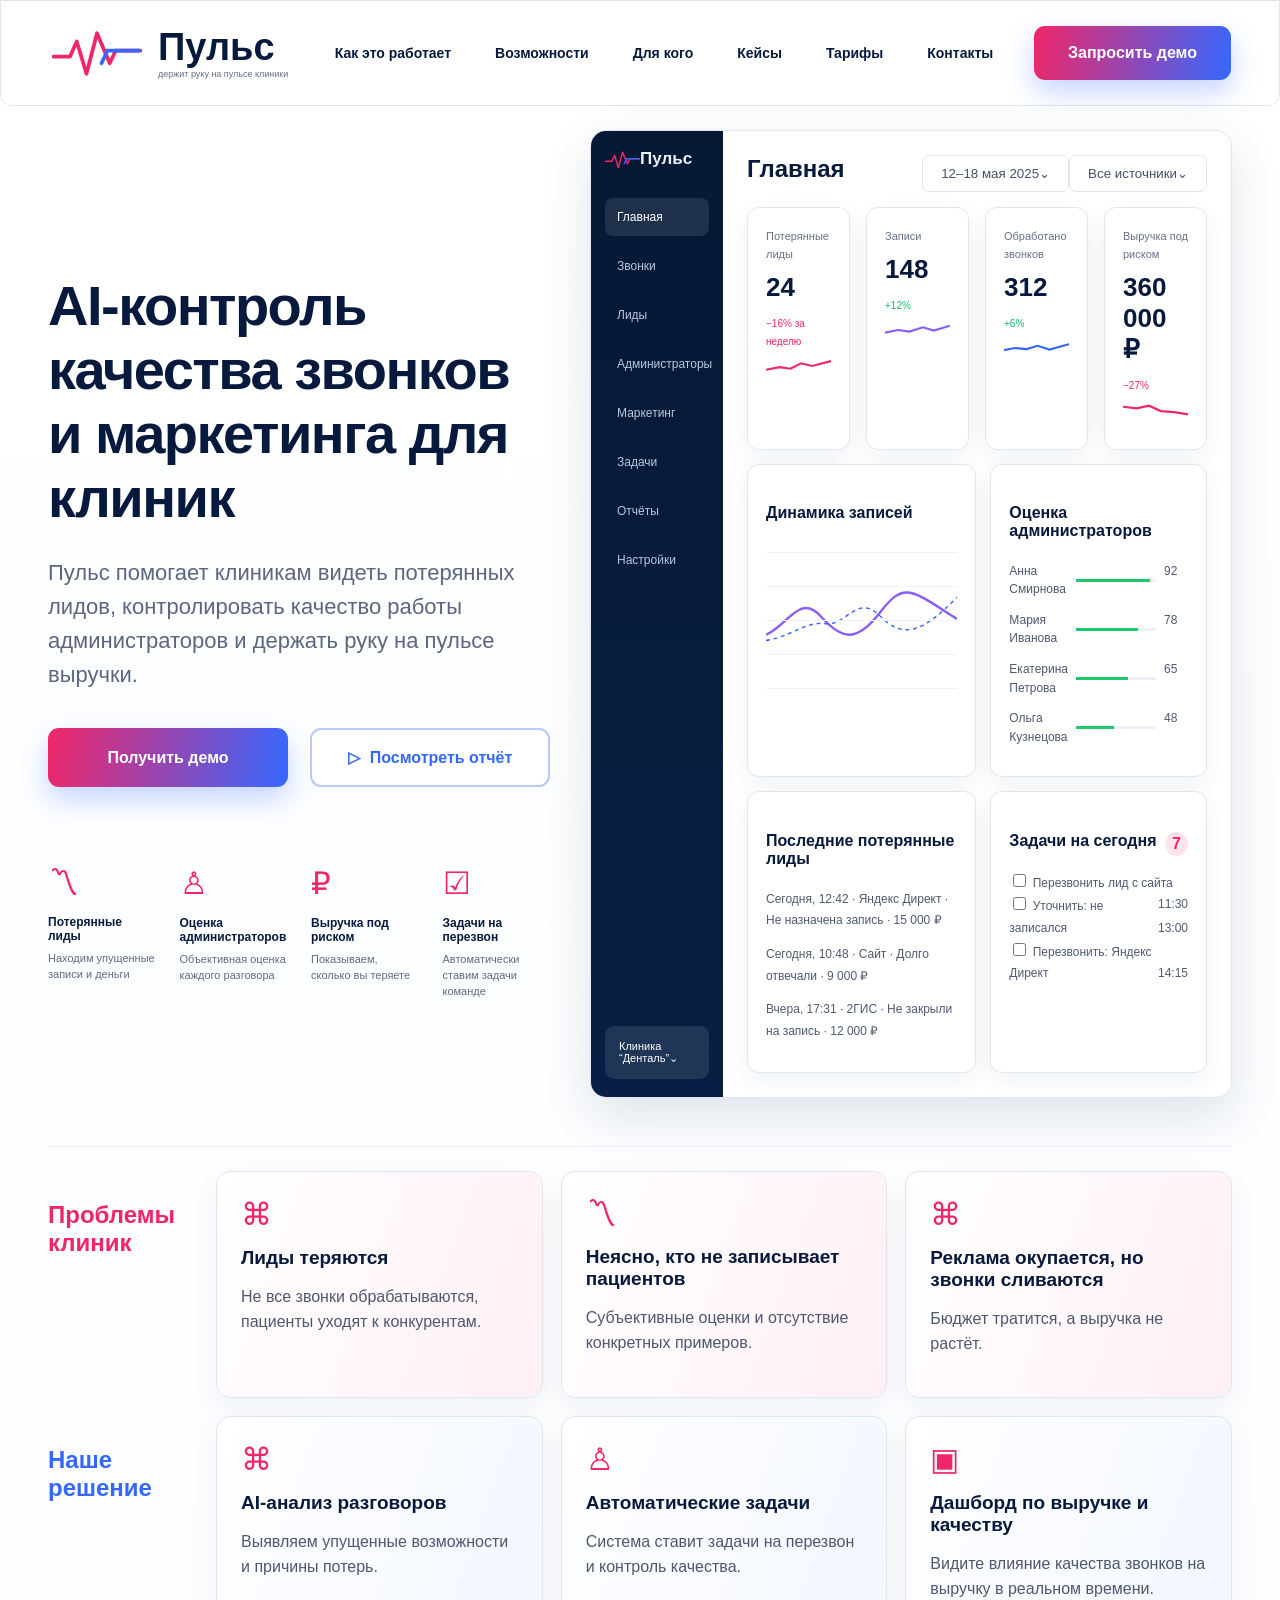
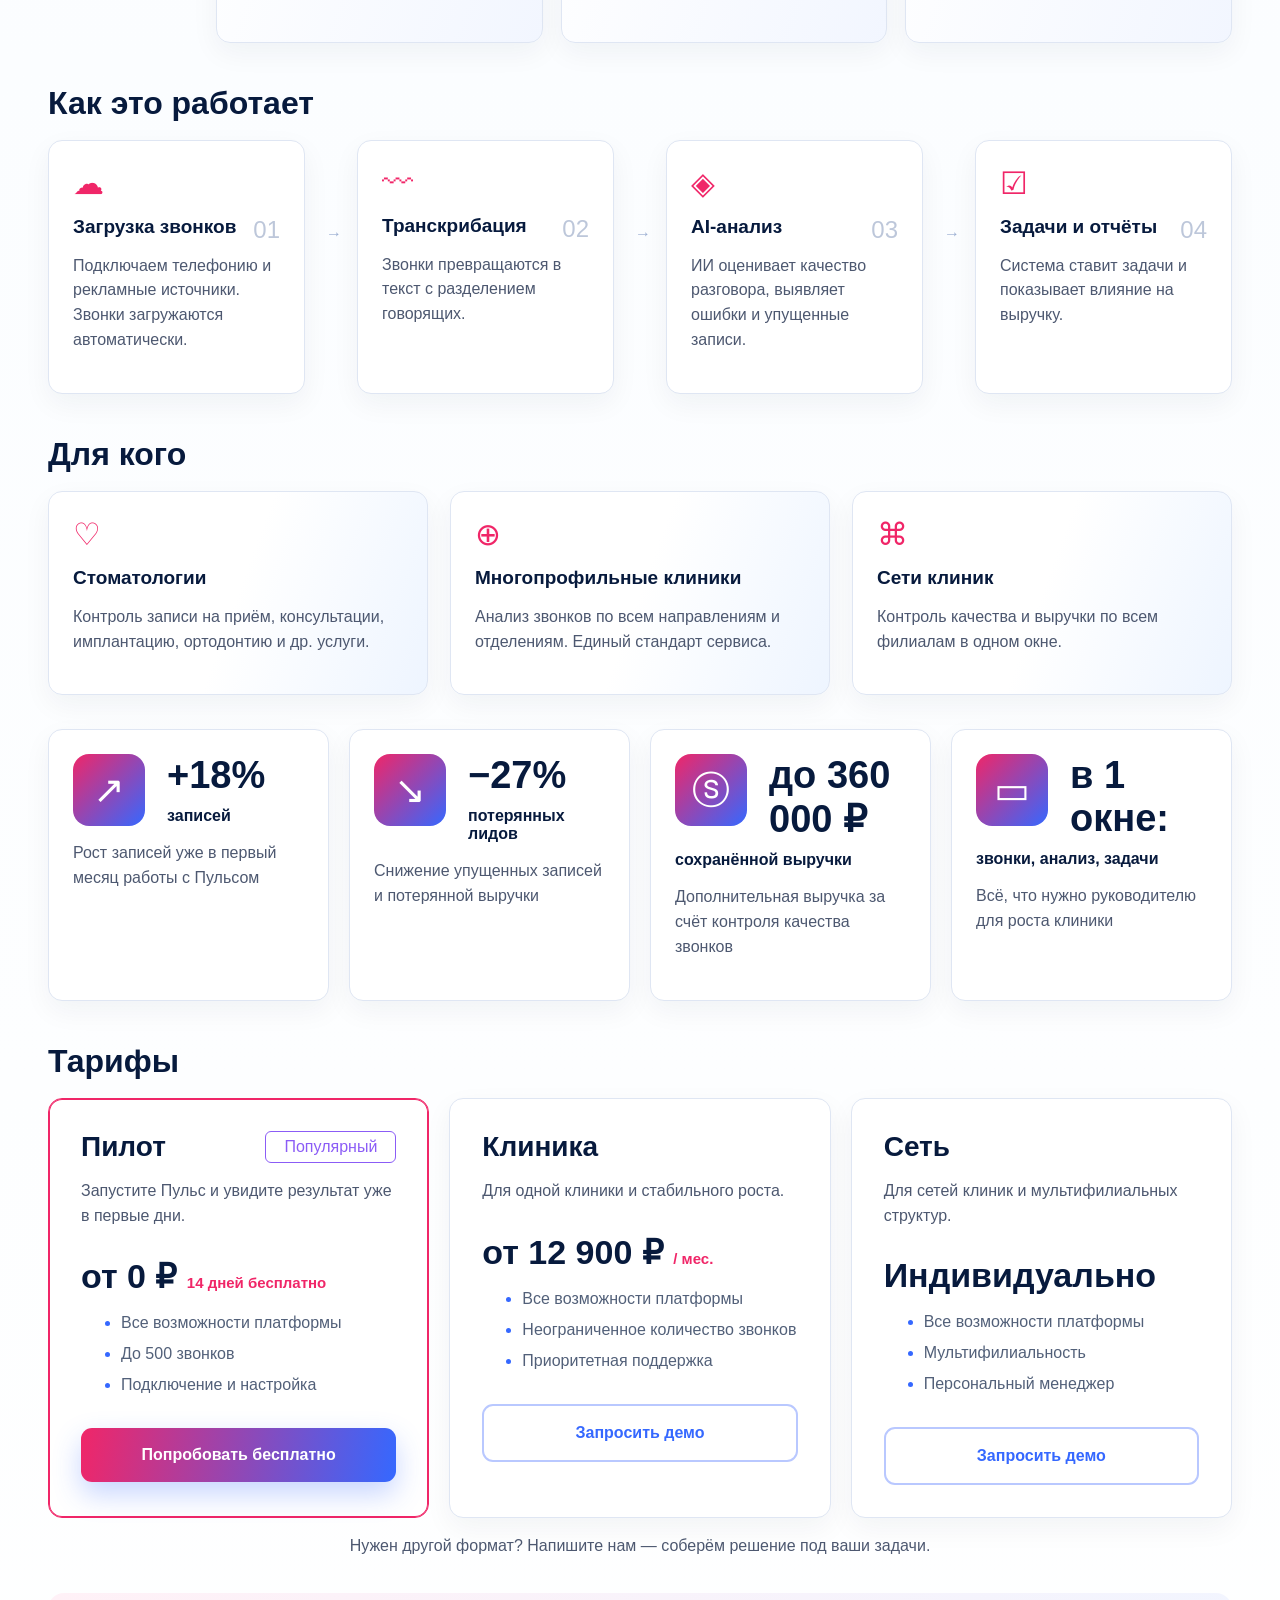
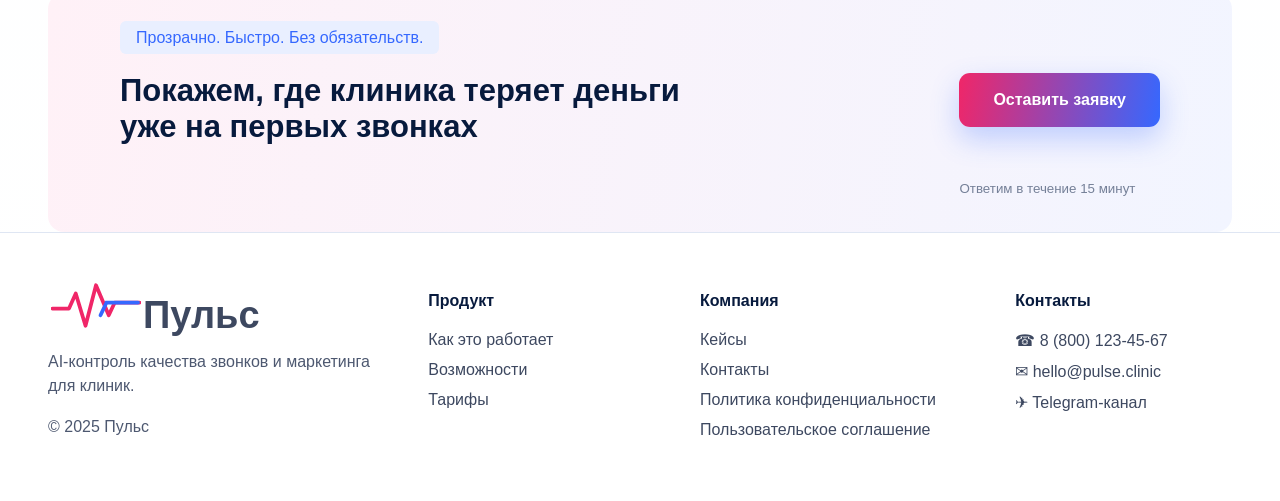
==== index.html @ 9fd6d993 "Build responsive Pulse landing page" ====
<!doctype html>
<html lang="ru">
<head>
  <meta charset="utf-8">
  <meta name="viewport" content="width=device-width, initial-scale=1">
  <title>Пульс — AI-контроль качества звонков для клиник</title>
  <meta name="description" content="AI-контроль качества звонков и маркетинга для клиник: потерянные лиды, задачи, отчёты и выручка в одном окне.">
  <link rel="stylesheet" href="styles.css">
</head>
<body>
<header class="site-header">
  <div class="container header-inner">
    <a class="logo" href="#top" aria-label="Пульс"><span class="pulse-line"></span><span><b>Пульс</b><small>держит руку на пульсе клиники</small></span></a>
    <nav class="nav" id="nav">
      <a href="#work">Как это работает</a><a href="#features">Возможности</a><a href="#audience">Для кого</a><a href="#cases">Кейсы</a><a href="#pricing">Тарифы</a><a href="#contacts">Контакты</a>
    </nav>
    <button class="btn btn-primary js-open-modal">Запросить демо</button>
    <button class="burger" id="burger" aria-label="Открыть меню"><span></span><span></span><span></span></button>
  </div>
</header>
<main id="top">
<section class="hero">
  <div class="container hero-grid">
    <div class="hero-copy">
      <h1>AI-контроль качества звонков и маркетинга для клиник</h1>
      <p class="lead">Пульс помогает клиникам видеть потерянных лидов, контролировать качество работы администраторов и держать руку на пульсе выручки.</p>
      <div class="hero-actions"><button class="btn btn-primary js-open-modal">Получить демо</button><a class="btn btn-ghost" href="#dashboard"><span>▷</span> Посмотреть отчёт</a></div>
      <div class="mini-features">
        <div><i>〽</i><b>Потерянные лиды</b><span>Находим упущенные записи и деньги</span></div>
        <div><i>♙</i><b>Оценка администраторов</b><span>Объективная оценка каждого разговора</span></div>
        <div><i>₽</i><b>Выручка под риском</b><span>Показываем, сколько вы теряете</span></div>
        <div><i>☑</i><b>Задачи на перезвон</b><span>Автоматически ставим задачи команде</span></div>
      </div>
    </div>
    <div class="dashboard-shell" id="dashboard" aria-label="Дашборд Пульс">
      <aside class="dash-sidebar"><div class="dash-logo"><span class="pulse-mini"></span>Пульс</div><a class="active">Главная</a><a>Звонки</a><a>Лиды</a><a>Администраторы</a><a>Маркетинг</a><a>Задачи</a><a>Отчёты</a><a>Настройки</a><div class="clinic">Клиника<br>“Денталь”⌄</div></aside>
      <div class="dash-main"><div class="dash-top"><h3>Главная</h3><div><button>12–18 мая 2025⌄</button><button>Все источники⌄</button></div></div>
        <div class="stat-row"><div class="stat"><span>Потерянные лиды</span><b>24</b><em>−16% за неделю</em><svg viewBox="0 0 120 30"><polyline points="0,22 25,17 45,20 65,10 85,15 120,6"/></svg></div><div class="stat"><span>Записи</span><b>148</b><em class="good">+12%</em><svg viewBox="0 0 120 30"><polyline points="0,20 24,15 45,18 70,10 90,16 120,7"/></svg></div><div class="stat"><span>Обработано звонков</span><b>312</b><em class="good">+6%</em><svg viewBox="0 0 120 30"><polyline points="0,19 20,15 42,17 62,11 84,18 120,8"/></svg></div><div class="stat"><span>Выручка под риском</span><b>360 000 ₽</b><em>−27%</em><svg viewBox="0 0 120 30"><polyline points="0,9 25,12 48,7 70,17 95,19 120,23"/></svg></div></div>
        <div class="dash-grid"><div class="panel chart"><h4>Динамика записей</h4><div class="chart-lines"></div></div><div class="panel admins"><h4>Оценка администраторов</h4><p>Анна Смирнова <span style="--w:92%"></span>92</p><p>Мария Иванова <span style="--w:78%"></span>78</p><p>Екатерина Петрова <span style="--w:65%"></span>65</p><p>Ольга Кузнецова <span style="--w:48%"></span>48</p></div><div class="panel table"><h4>Последние потерянные лиды</h4><p>Сегодня, 12:42 · Яндекс Директ · Не назначена запись · 15 000 ₽</p><p>Сегодня, 10:48 · Сайт · Долго отвечали · 9 000 ₽</p><p>Вчера, 17:31 · 2ГИС · Не закрыли на запись · 12 000 ₽</p></div><div class="panel tasks"><h4>Задачи на сегодня <mark>7</mark></h4><label><input type="checkbox"> Перезвонить лид с сайта <time>11:30</time></label><label><input type="checkbox"> Уточнить: не записался <time>13:00</time></label><label><input type="checkbox"> Перезвонить: Яндекс Директ <time>14:15</time></label></div></div>
      </div>
    </div>
  </div>
</section>
<section class="container problem-solution" id="features"><h2>Проблемы<br>клиник</h2><div class="cards pink"><article><i>⌘</i><h3>Лиды теряются</h3><p>Не все звонки обрабатываются, пациенты уходят к конкурентам.</p></article><article><i>〽</i><h3>Неясно, кто не записывает пациентов</h3><p>Субъективные оценки и отсутствие конкретных примеров.</p></article><article><i>⌘</i><h3>Реклама окупается, но звонки сливаются</h3><p>Бюджет тратится, а выручка не растёт.</p></article></div><h2 class="blue">Наше<br>решение</h2><div class="cards blue-c"><article><i>⌘</i><h3>AI-анализ разговоров</h3><p>Выявляем упущенные возможности и причины потерь.</p></article><article><i>♙</i><h3>Автоматические задачи</h3><p>Система ставит задачи на перезвон и контроль качества.</p></article><article><i>▣</i><h3>Дашборд по выручке и качеству</h3><p>Видите влияние качества звонков на выручку в реальном времени.</p></article></div></section>
<section class="container" id="work"><h2 class="section-title">Как это работает</h2><div class="steps"><article><i>☁</i><em>01</em><h3>Загрузка звонков</h3><p>Подключаем телефонию и рекламные источники. Звонки загружаются автоматически.</p></article><article><i>〰</i><em>02</em><h3>Транскрибация</h3><p>Звонки превращаются в текст с разделением говорящих.</p></article><article><i>◈</i><em>03</em><h3>AI-анализ</h3><p>ИИ оценивает качество разговора, выявляет ошибки и упущенные записи.</p></article><article><i>☑</i><em>04</em><h3>Задачи и отчёты</h3><p>Система ставит задачи и показывает влияние на выручку.</p></article></div></section>
<section class="container" id="audience"><h2 class="section-title">Для кого</h2><div class="audience"><article><i>♡</i><h3>Стоматологии</h3><p>Контроль записи на приём, консультации, имплантацию, ортодонтию и др. услуги.</p></article><article><i>⊕</i><h3>Многопрофильные клиники</h3><p>Анализ звонков по всем направлениям и отделениям. Единый стандарт сервиса.</p></article><article><i>⌘</i><h3>Сети клиник</h3><p>Контроль качества и выручки по всем филиалам в одном окне.</p></article></div></section>
<section class="container metrics" id="cases"><article><i>↗</i><h3>+18%</h3><b>записей</b><p>Рост записей уже в первый месяц работы с Пульсом</p></article><article><i>↘</i><h3>−27%</h3><b>потерянных лидов</b><p>Снижение упущенных записей и потерянной выручки</p></article><article><i>ⓢ</i><h3>до 360 000 ₽</h3><b>сохранённой выручки</b><p>Дополнительная выручка за счёт контроля качества звонков</p></article><article><i>▭</i><h3>в 1 окне:</h3><b>звонки, анализ, задачи</b><p>Всё, что нужно руководителю для роста клиники</p></article></section>
<section class="container" id="pricing"><h2 class="section-title">Тарифы</h2><div class="pricing"><article class="popular"><span>Популярный</span><h3>Пилот</h3><p>Запустите Пульс и увидите результат уже в первые дни.</p><h4>от 0 ₽ <small>14 дней бесплатно</small></h4><ul><li>Все возможности платформы</li><li>До 500 звонков</li><li>Подключение и настройка</li></ul><button class="btn btn-primary js-open-modal">Попробовать бесплатно</button></article><article><h3>Клиника</h3><p>Для одной клиники и стабильного роста.</p><h4>от 12 900 ₽ <small>/ мес.</small></h4><ul><li>Все возможности платформы</li><li>Неограниченное количество звонков</li><li>Приоритетная поддержка</li></ul><button class="btn btn-ghost js-open-modal">Запросить демо</button></article><article><h3>Сеть</h3><p>Для сетей клиник и мультифилиальных структур.</p><h4>Индивидуально</h4><ul><li>Все возможности платформы</li><li>Мультифилиальность</li><li>Персональный менеджер</li></ul><button class="btn btn-ghost js-open-modal">Запросить демо</button></article></div><p class="under-price">Нужен другой формат? Напишите нам — соберём решение под ваши задачи.</p></section>
<section class="container cta"><div><span>Прозрачно. Быстро. Без обязательств.</span><h2>Покажем, где клиника теряет деньги<br>уже на первых звонках</h2></div><button class="btn btn-primary js-open-modal">Оставить заявку</button><small>Ответим в течение 15 минут</small></section>
</main>
<footer class="footer" id="contacts"><div class="container footer-grid"><div><a class="logo" href="#top"><span class="pulse-line"></span><span><b>Пульс</b></span></a><p>AI-контроль качества звонков и маркетинга для клиник.</p><p>© 2025 Пульс</p></div><div><h4>Продукт</h4><a href="#work">Как это работает</a><a href="#features">Возможности</a><a href="#pricing">Тарифы</a></div><div><h4>Компания</h4><a href="#cases">Кейсы</a><a href="#contacts">Контакты</a><a href="privacy.html">Политика конфиденциальности</a><a href="privacy.html">Пользовательское соглашение</a></div><div><h4>Контакты</h4><a href="tel:+78001234567">☎ 8 (800) 123-45-67</a><a href="mailto:hello@pulse.clinic">✉ hello@pulse.clinic</a><a href="#">✈ Telegram-канал</a></div></div></footer>
<div class="modal" id="modal" aria-hidden="true"><div class="modal-card"><button class="modal-close" id="modalClose">×</button><h2>Получить демо</h2><p>Оставьте контакты — покажем, где клиника теряет деньги.</p><form id="leadForm"><input name="name" required placeholder="Имя *"><input name="phone" placeholder="Телефон"><input name="email" type="email" placeholder="Email"><input name="clinic" placeholder="Название клиники"><textarea name="comment" placeholder="Комментарий"></textarea><input type="text" name="website" class="hp" tabindex="-1" autocomplete="off"><label class="agree"><input type="checkbox" name="privacy" required> Согласен с <a href="privacy.html" target="_blank">политикой конфиденциальности</a></label><button class="btn btn-primary" type="submit">Отправить заявку</button><div class="form-message" id="formMessage"></div></form></div></div>
<script src="script.js"></script>
</body>
</html>
---- styles.css ----
:root{--navy:#071a3d;--muted:#6d7890;--line:#dfe6f3;--pink:#f02668;--blue:#3568ff;--violet:#8b5cf6;--bg:#fbfdff;--shadow:0 18px 50px rgba(8,31,68,.12);--radius:18px}*{box-sizing:border-box}html{scroll-behavior:smooth}body{margin:0;font-family:Inter,Arial,sans-serif;color:var(--navy);background:linear-gradient(180deg,#fff 0,#fbfdff 45%,#fff 100%);overflow-x:hidden}a{color:inherit;text-decoration:none}.container{width:min(100% - 96px,1400px);margin:auto}.site-header{position:sticky;top:0;z-index:50;background:rgba(255,255,255,.88);backdrop-filter:blur(14px);border:1px solid var(--line);border-radius:0 0 12px 12px}.header-inner{height:104px;display:flex;align-items:center;gap:38px}.logo{display:flex;align-items:center;gap:14px;min-width:245px}.logo b{font-size:38px;line-height:1}.logo small{display:block;font-size:9px;color:#657086;margin-top:3px}.pulse-line,.pulse-mini{display:inline-block;width:95px;height:45px;background:url("data:image/svg+xml,%3Csvg viewBox='0 0 120 60' xmlns='http://www.w3.org/2000/svg'%3E%3Cpath d='M2 34h22l9-20 13 43 14-54 17 40 8-17h33' fill='none' stroke='%23f02668' stroke-width='5' stroke-linecap='round' stroke-linejoin='round'/%3E%3Cpath d='M66 43l8-17h42' fill='none' stroke='%233568ff' stroke-width='5' stroke-linecap='round'/%3E%3C/svg%3E") center/contain no-repeat}.nav{display:flex;justify-content:center;gap:44px;flex:1;font-weight:700;font-size:14px}.btn{border:0;border-radius:11px;padding:18px 34px;font-weight:800;font-size:16px;cursor:pointer;display:inline-flex;align-items:center;justify-content:center;gap:10px;transition:.2s;white-space:nowrap}.btn-primary{color:#fff;background:linear-gradient(100deg,var(--pink),var(--blue));box-shadow:0 12px 28px rgba(53,104,255,.28)}.btn:hover{transform:translateY(-2px)}.btn-ghost{background:#fff;color:var(--blue);border:2px solid #b9c8ff}.burger{display:none;background:none;border:0}.burger span{display:block;width:26px;height:2px;background:var(--navy);margin:6px}.hero{padding:24px 0 48px}.hero-grid{display:grid;grid-template-columns:.86fr 1.14fr;gap:40px;align-items:center}.hero-copy h1{font-size:56px;line-height:1.14;margin:46px 0 26px;letter-spacing:-1.5px}.lead{font-size:22px;line-height:1.55;color:#5c6680;max-width:610px}.hero-actions{display:flex;gap:22px;margin:36px 0 78px}.hero-actions .btn{min-width:240px}.mini-features{display:grid;grid-template-columns:repeat(4,1fr);gap:24px}.mini-features i,.problem-solution i,.steps i,.audience i{font-style:normal;color:var(--pink);font-size:31px;display:block;margin-bottom:14px}.mini-features b{display:block;font-size:12px}.mini-features span{display:block;color:#5f6b83;font-size:11px;line-height:1.45;margin-top:8px}.dashboard-shell{display:flex;min-height:620px;background:#fff;border:1px solid var(--line);border-radius:16px;box-shadow:var(--shadow);overflow:hidden}.dash-sidebar{width:132px;background:linear-gradient(180deg,#061934,#071f44);color:#e9f1ff;padding:18px 14px;display:flex;flex-direction:column;gap:11px}.dash-logo{font-size:17px;font-weight:800;margin-bottom:18px}.pulse-mini{width:35px;height:18px;vertical-align:middle}.dash-sidebar a{font-size:12px;padding:12px;border-radius:8px;color:#b9c8dc}.dash-sidebar .active,.clinic{background:rgba(255,255,255,.1);color:#fff}.clinic{margin-top:auto;padding:14px;border-radius:9px;font-size:11px}.dash-main{flex:1;padding:24px}.dash-top,.stat-row{display:flex;justify-content:space-between;gap:16px}.dash-top h3{font-size:24px;margin:0 0 24px}.dash-top button{background:#fff;border:1px solid var(--line);border-radius:7px;padding:10px 18px;color:#45516a}.stat-row{display:grid;grid-template-columns:repeat(4,1fr)}.stat,.panel{border:1px solid var(--line);border-radius:12px;background:#fff;box-shadow:0 8px 25px rgba(8,31,68,.06);padding:18px}.stat span{color:#66718a;font-size:11px}.stat b{display:block;font-size:26px;margin:10px 0}.stat em{font-size:10px;color:var(--pink);font-style:normal}.stat em.good{color:#15b86a}.stat svg{width:100%;height:34px}.stat polyline{fill:none;stroke:var(--pink);stroke-width:4}.stat:nth-child(2) polyline{stroke:#8b5cf6}.stat:nth-child(3) polyline{stroke:#3568ff}.dash-grid{display:grid;grid-template-columns:1.5fr 1fr;gap:14px;margin-top:14px}.chart{min-height:205px}.chart-lines{height:145px;background:repeating-linear-gradient(0deg,#eef2fa 0 1px,transparent 1px 34px),url("data:image/svg+xml,%3Csvg viewBox='0 0 400 140' xmlns='http://www.w3.org/2000/svg'%3E%3Cpath d='M0 108 C45 90 70 20 115 70 S190 125 240 60 305 15 400 75' fill='none' stroke='%238b5cf6' stroke-width='5'/%3E%3Cpath d='M0 120 C60 110 80 80 125 85 S190 20 240 70 330 100 400 30' fill='none' stroke='%233568ff' stroke-width='3' stroke-dasharray='8 8'/%3E%3C/svg%3E") center/100% 100% no-repeat}.admins p{display:grid;grid-template-columns:1fr 80px 24px;gap:8px;font-size:12px}.admins span{height:3px;background:linear-gradient(90deg,#20c86d var(--w),#edf1f7 0);align-self:center}.table p,.tasks label{display:block;font-size:12px;color:#4e5a72;line-height:1.8}.tasks mark{float:right;border-radius:50%;background:#ffe4ee;color:var(--pink);padding:3px 7px}.tasks time{float:right}.section-title{font-size:32px;margin:42px 0 18px}.problem-solution{display:grid;grid-template-columns:140px 1fr;gap:18px 28px;border-top:1px solid #edf1f7;padding-top:24px}.problem-solution h2{font-size:24px;color:var(--pink);margin:30px 0}.problem-solution h2.blue{color:var(--blue)}.cards{display:grid;grid-template-columns:repeat(3,1fr);gap:18px}.cards article,.steps article,.audience article,.metrics article,.pricing article{border:1px solid var(--line);border-radius:14px;background:#fff;padding:24px;box-shadow:0 10px 28px rgba(8,31,68,.05)}.cards.pink article{background:linear-gradient(110deg,#fff,#fff0f5)}.cards.blue-c article{background:linear-gradient(110deg,#fff,#f2f6ff)}h3{margin:0 0 10px;font-size:19px}p{color:#4d5870;line-height:1.55}.steps{display:grid;grid-template-columns:repeat(4,1fr);gap:52px}.steps article{position:relative;min-height:195px}.steps article:not(:last-child):after{content:'→';position:absolute;right:-38px;top:84px;color:#9db0d3}.steps em{float:right;color:#bdc7da;font-style:normal;font-size:24px}.audience{display:grid;grid-template-columns:repeat(3,1fr);gap:22px}.audience article{min-height:180px;background:linear-gradient(110deg,#fff 50%,#eef5ff)}.metrics{display:grid;grid-template-columns:repeat(4,1fr);gap:20px;margin-top:34px}.metrics i{float:left;margin-right:22px;width:72px;height:72px;border-radius:16px;display:grid;place-items:center;color:#fff;font-size:38px;font-style:normal;background:linear-gradient(135deg,var(--pink),var(--blue))}.metrics h3{font-size:38px}.pricing{display:grid;grid-template-columns:repeat(3,1fr);gap:20px}.pricing article{padding:32px}.pricing .popular{border-color:var(--pink);box-shadow:0 0 0 1px var(--pink) inset}.pricing article>span{float:right;border:1px solid var(--violet);color:var(--violet);border-radius:6px;padding:6px 18px}.pricing h3{font-size:28px}.pricing h4{font-size:34px;margin:28px 0 18px}.pricing small{font-size:15px;color:var(--pink)}.pricing li{margin:13px 0;color:#526079}.pricing li::marker{color:var(--blue)}.pricing .btn{width:100%;margin-top:18px}.under-price{text-align:center}.cta{margin-top:34px;margin-bottom:0;background:linear-gradient(100deg,#fff1f7,#f2f5ff);border-radius:16px;padding:36px 72px;display:grid;grid-template-columns:1fr auto;align-items:center;gap:10px;position:relative;overflow:hidden}.cta span{background:#e9efff;color:var(--blue);padding:8px 16px;border-radius:6px}.cta h2{font-size:31px}.cta small{grid-column:2;color:#758098}.footer{border-top:1px solid var(--line);padding:38px 0 45px;background:#fff}.footer-grid{display:grid;grid-template-columns:1.5fr 1fr 1.2fr 1fr;gap:55px}.footer a{display:block;margin:12px 0;color:#3d4860}.modal{position:fixed;inset:0;background:rgba(4,14,35,.55);z-index:100;display:none;align-items:center;justify-content:center;padding:20px}.modal.open{display:flex}.modal-card{width:min(560px,100%);background:#fff;border-radius:22px;padding:34px;box-shadow:var(--shadow);position:relative}.modal-close{position:absolute;right:18px;top:14px;border:0;background:transparent;font-size:34px;cursor:pointer}.modal input,.modal textarea{width:100%;border:1px solid var(--line);border-radius:10px;padding:15px 16px;margin:8px 0;font:inherit}.modal textarea{min-height:105px}.agree{display:flex;gap:10px;font-size:13px;color:#66718a;margin:10px 0}.agree input{width:auto}.hp{display:none}.form-message{margin-top:12px;font-weight:700}.form-message.success{color:#168d53}.form-message.error{color:var(--pink)}
@media(max-width:1180px){.container{width:min(100% - 44px,960px)}.header-inner{height:82px}.nav{position:absolute;left:22px;right:22px;top:86px;display:none;flex-direction:column;background:#fff;border:1px solid var(--line);border-radius:14px;padding:20px;box-shadow:var(--shadow)}.nav.open{display:flex}.burger{display:block;margin-left:auto}.header-inner>.btn{display:none}.hero-grid{grid-template-columns:1fr}.hero-copy h1{font-size:48px}.dashboard-shell{min-height:540px}.steps,.metrics{grid-template-columns:repeat(2,1fr)}.steps article:after{display:none}.pricing,.cards,.audience{grid-template-columns:1fr}.problem-solution{grid-template-columns:1fr}.problem-solution h2 br{display:none}.footer-grid{grid-template-columns:repeat(2,1fr)}}
@media(max-width:640px){.container{width:min(100% - 28px,520px)}.logo{min-width:0}.logo b{font-size:29px}.pulse-line{width:70px}.hero-copy h1{font-size:34px;margin-top:22px}.lead{font-size:17px}.hero-actions{flex-direction:column;margin-bottom:38px}.hero-actions .btn{width:100%;min-width:0}.mini-features,.steps,.metrics,.pricing,.audience{grid-template-columns:1fr}.dashboard-shell{transform:none;min-height:0;overflow:auto}.dash-sidebar{display:none}.dash-main{min-width:760px;padding:16px}.stat-row{grid-template-columns:repeat(4,170px)}.dash-grid{grid-template-columns:1fr 1fr}.cta{grid-template-columns:1fr;padding:28px}.cta small{grid-column:auto}.footer-grid{grid-template-columns:1fr}.modal-card{padding:26px 18px}}
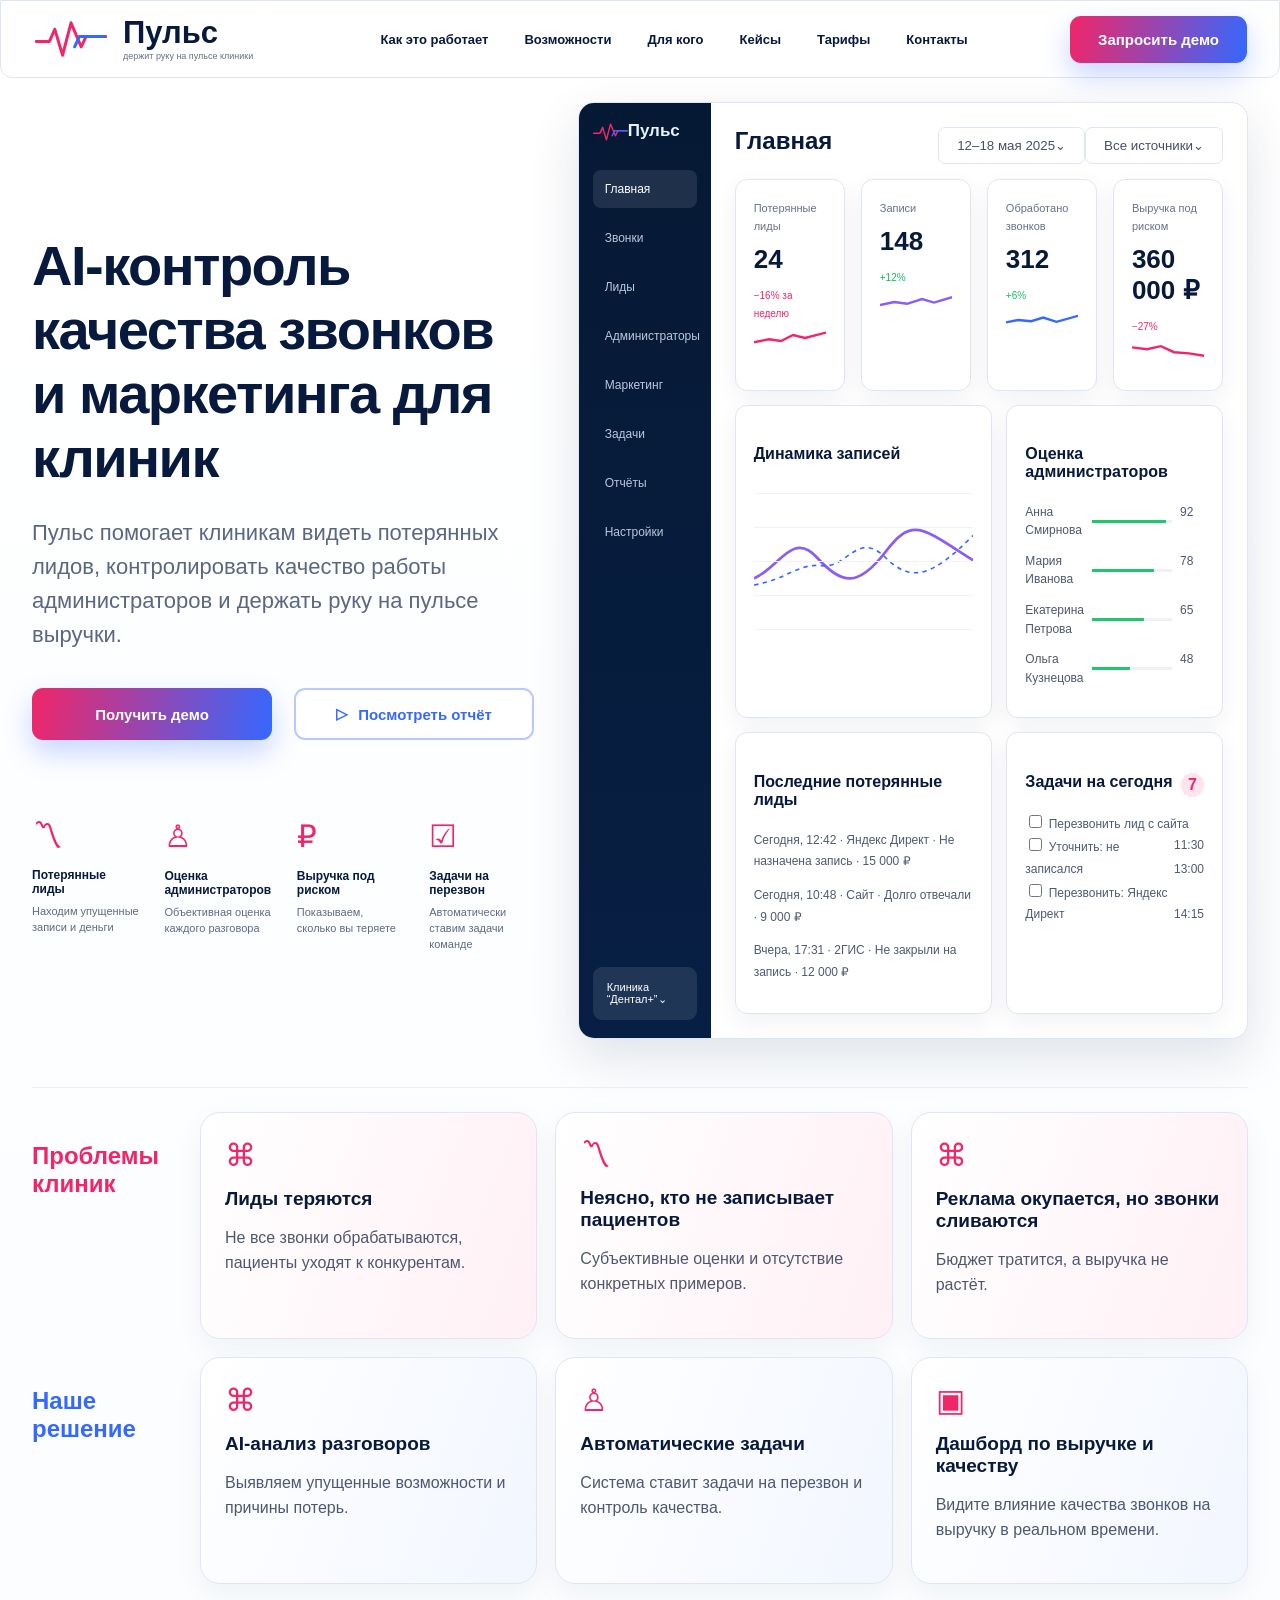
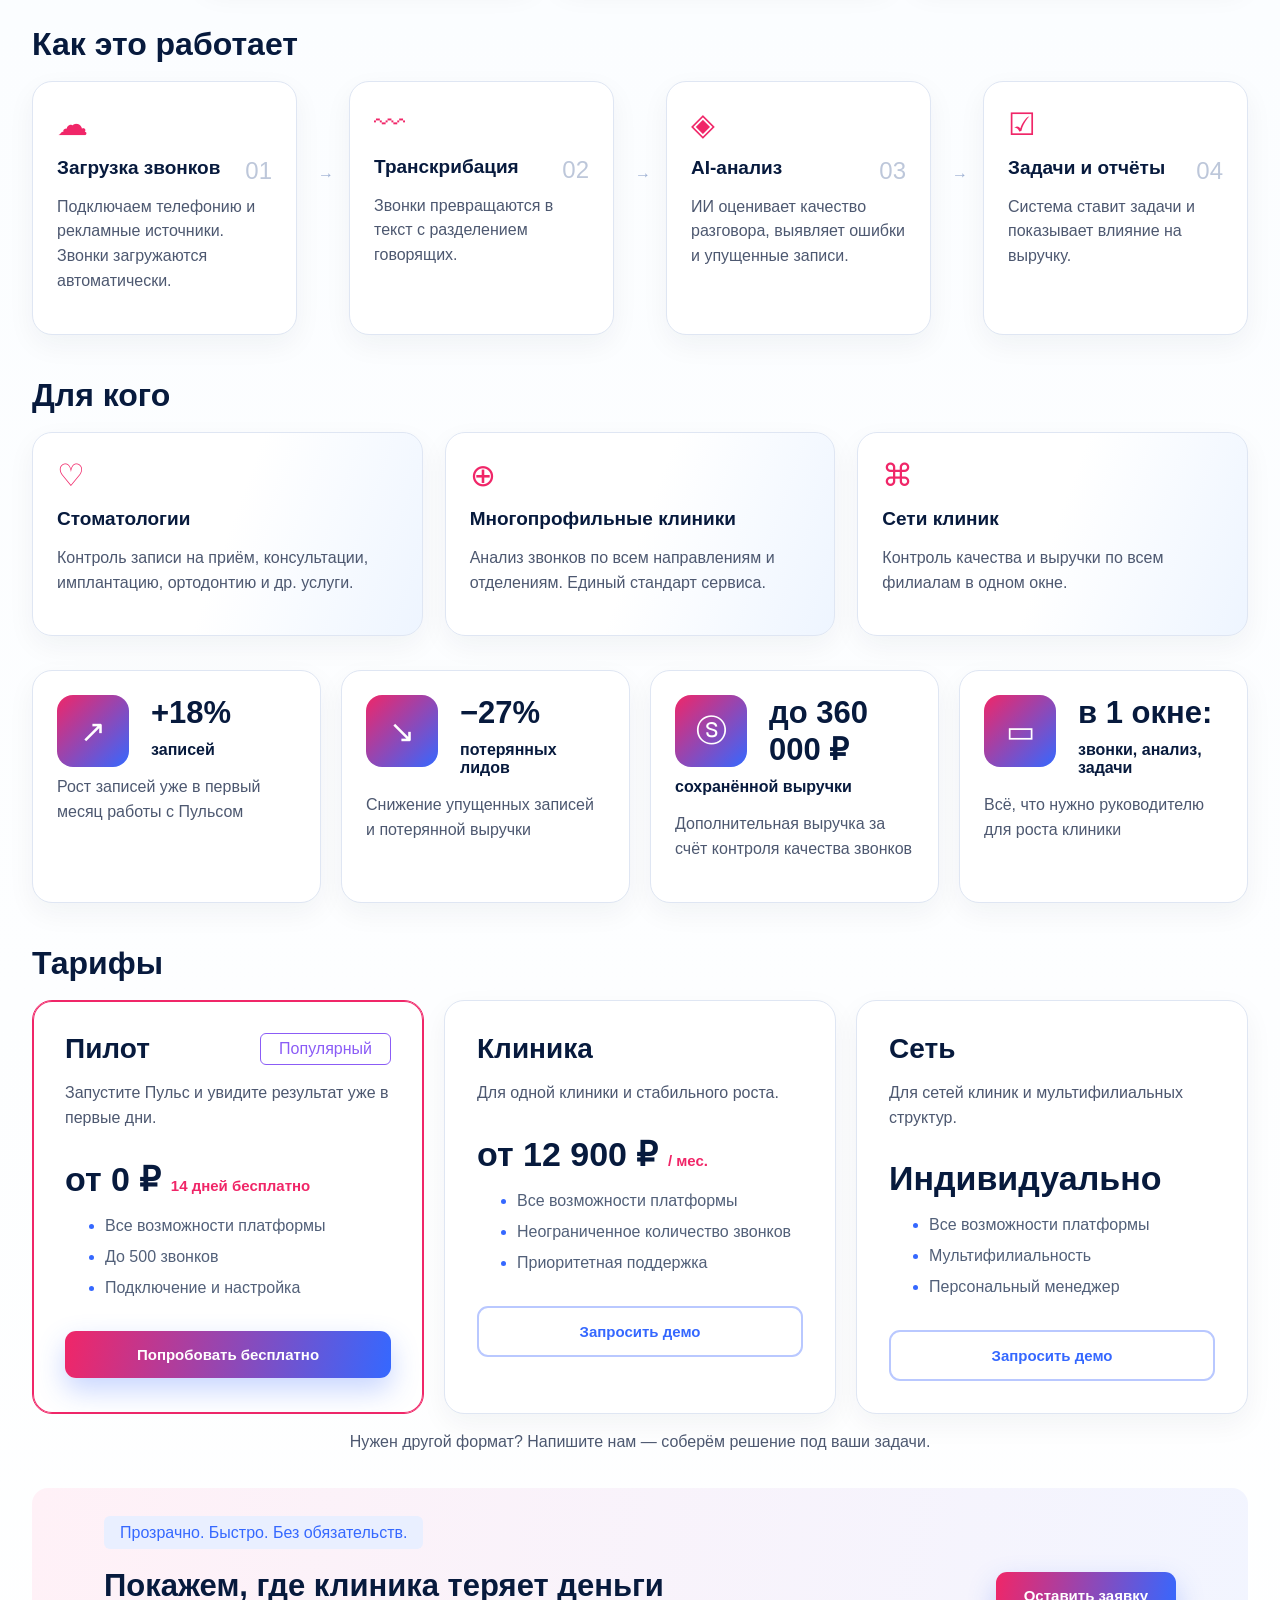
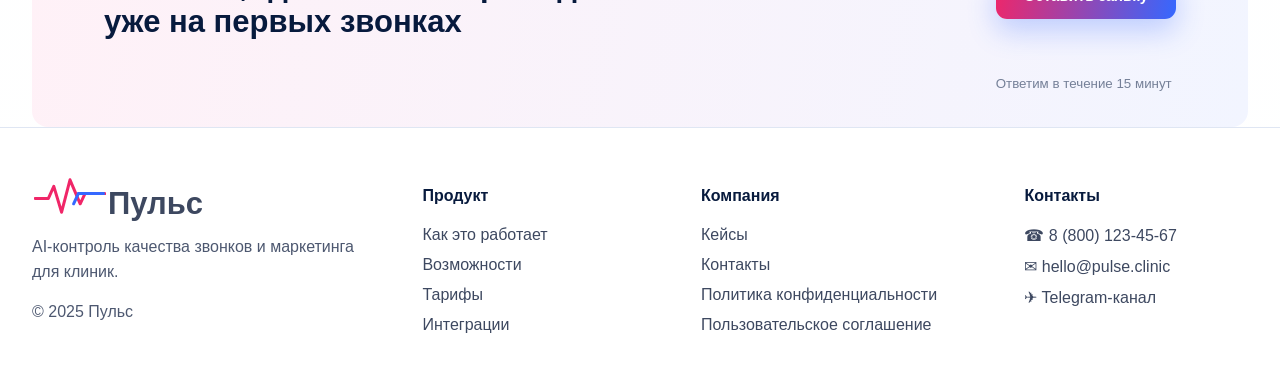
==== commit f589f823: "Remove binary archive from PR" ====
--- a/index.html
+++ b/index.html
@@ -33,7 +33,7 @@
       </div>
     </div>
     <div class="dashboard-shell" id="dashboard" aria-label="Дашборд Пульс">
-      <aside class="dash-sidebar"><div class="dash-logo"><span class="pulse-mini"></span>Пульс</div><a class="active">Главная</a><a>Звонки</a><a>Лиды</a><a>Администраторы</a><a>Маркетинг</a><a>Задачи</a><a>Отчёты</a><a>Настройки</a><div class="clinic">Клиника<br>“Денталь”⌄</div></aside>
+      <aside class="dash-sidebar"><div class="dash-logo"><span class="pulse-mini"></span>Пульс</div><a class="active">Главная</a><a>Звонки</a><a>Лиды</a><a>Администраторы</a><a>Маркетинг</a><a>Задачи</a><a>Отчёты</a><a>Настройки</a><div class="clinic">Клиника<br>“Дентал+”⌄</div></aside>
       <div class="dash-main"><div class="dash-top"><h3>Главная</h3><div><button>12–18 мая 2025⌄</button><button>Все источники⌄</button></div></div>
         <div class="stat-row"><div class="stat"><span>Потерянные лиды</span><b>24</b><em>−16% за неделю</em><svg viewBox="0 0 120 30"><polyline points="0,22 25,17 45,20 65,10 85,15 120,6"/></svg></div><div class="stat"><span>Записи</span><b>148</b><em class="good">+12%</em><svg viewBox="0 0 120 30"><polyline points="0,20 24,15 45,18 70,10 90,16 120,7"/></svg></div><div class="stat"><span>Обработано звонков</span><b>312</b><em class="good">+6%</em><svg viewBox="0 0 120 30"><polyline points="0,19 20,15 42,17 62,11 84,18 120,8"/></svg></div><div class="stat"><span>Выручка под риском</span><b>360 000 ₽</b><em>−27%</em><svg viewBox="0 0 120 30"><polyline points="0,9 25,12 48,7 70,17 95,19 120,23"/></svg></div></div>
         <div class="dash-grid"><div class="panel chart"><h4>Динамика записей</h4><div class="chart-lines"></div></div><div class="panel admins"><h4>Оценка администраторов</h4><p>Анна Смирнова <span style="--w:92%"></span>92</p><p>Мария Иванова <span style="--w:78%"></span>78</p><p>Екатерина Петрова <span style="--w:65%"></span>65</p><p>Ольга Кузнецова <span style="--w:48%"></span>48</p></div><div class="panel table"><h4>Последние потерянные лиды</h4><p>Сегодня, 12:42 · Яндекс Директ · Не назначена запись · 15 000 ₽</p><p>Сегодня, 10:48 · Сайт · Долго отвечали · 9 000 ₽</p><p>Вчера, 17:31 · 2ГИС · Не закрыли на запись · 12 000 ₽</p></div><div class="panel tasks"><h4>Задачи на сегодня <mark>7</mark></h4><label><input type="checkbox"> Перезвонить лид с сайта <time>11:30</time></label><label><input type="checkbox"> Уточнить: не записался <time>13:00</time></label><label><input type="checkbox"> Перезвонить: Яндекс Директ <time>14:15</time></label></div></div>
@@ -48,7 +48,7 @@
 <section class="container" id="pricing"><h2 class="section-title">Тарифы</h2><div class="pricing"><article class="popular"><span>Популярный</span><h3>Пилот</h3><p>Запустите Пульс и увидите результат уже в первые дни.</p><h4>от 0 ₽ <small>14 дней бесплатно</small></h4><ul><li>Все возможности платформы</li><li>До 500 звонков</li><li>Подключение и настройка</li></ul><button class="btn btn-primary js-open-modal">Попробовать бесплатно</button></article><article><h3>Клиника</h3><p>Для одной клиники и стабильного роста.</p><h4>от 12 900 ₽ <small>/ мес.</small></h4><ul><li>Все возможности платформы</li><li>Неограниченное количество звонков</li><li>Приоритетная поддержка</li></ul><button class="btn btn-ghost js-open-modal">Запросить демо</button></article><article><h3>Сеть</h3><p>Для сетей клиник и мультифилиальных структур.</p><h4>Индивидуально</h4><ul><li>Все возможности платформы</li><li>Мультифилиальность</li><li>Персональный менеджер</li></ul><button class="btn btn-ghost js-open-modal">Запросить демо</button></article></div><p class="under-price">Нужен другой формат? Напишите нам — соберём решение под ваши задачи.</p></section>
 <section class="container cta"><div><span>Прозрачно. Быстро. Без обязательств.</span><h2>Покажем, где клиника теряет деньги<br>уже на первых звонках</h2></div><button class="btn btn-primary js-open-modal">Оставить заявку</button><small>Ответим в течение 15 минут</small></section>
 </main>
-<footer class="footer" id="contacts"><div class="container footer-grid"><div><a class="logo" href="#top"><span class="pulse-line"></span><span><b>Пульс</b></span></a><p>AI-контроль качества звонков и маркетинга для клиник.</p><p>© 2025 Пульс</p></div><div><h4>Продукт</h4><a href="#work">Как это работает</a><a href="#features">Возможности</a><a href="#pricing">Тарифы</a></div><div><h4>Компания</h4><a href="#cases">Кейсы</a><a href="#contacts">Контакты</a><a href="privacy.html">Политика конфиденциальности</a><a href="privacy.html">Пользовательское соглашение</a></div><div><h4>Контакты</h4><a href="tel:+78001234567">☎ 8 (800) 123-45-67</a><a href="mailto:hello@pulse.clinic">✉ hello@pulse.clinic</a><a href="#">✈ Telegram-канал</a></div></div></footer>
+<footer class="footer" id="contacts"><div class="container footer-grid"><div><a class="logo" href="#top"><span class="pulse-line"></span><span><b>Пульс</b></span></a><p>AI-контроль качества звонков и маркетинга для клиник.</p><p>© 2025 Пульс</p></div><div><h4>Продукт</h4><a href="#work">Как это работает</a><a href="#features">Возможности</a><a href="#pricing">Тарифы</a><a href="#dashboard">Интеграции</a></div><div><h4>Компания</h4><a href="#cases">Кейсы</a><a href="#contacts">Контакты</a><a href="privacy.html">Политика конфиденциальности</a><a href="privacy.html">Пользовательское соглашение</a></div><div><h4>Контакты</h4><a href="tel:+78001234567">☎ 8 (800) 123-45-67</a><a href="mailto:hello@pulse.clinic">✉ hello@pulse.clinic</a><a href="#">✈ Telegram-канал</a></div></div></footer>
 <div class="modal" id="modal" aria-hidden="true"><div class="modal-card"><button class="modal-close" id="modalClose">×</button><h2>Получить демо</h2><p>Оставьте контакты — покажем, где клиника теряет деньги.</p><form id="leadForm"><input name="name" required placeholder="Имя *"><input name="phone" placeholder="Телефон"><input name="email" type="email" placeholder="Email"><input name="clinic" placeholder="Название клиники"><textarea name="comment" placeholder="Комментарий"></textarea><input type="text" name="website" class="hp" tabindex="-1" autocomplete="off"><label class="agree"><input type="checkbox" name="privacy" required> Согласен с <a href="privacy.html" target="_blank">политикой конфиденциальности</a></label><button class="btn btn-primary" type="submit">Отправить заявку</button><div class="form-message" id="formMessage"></div></form></div></div>
 <script src="script.js"></script>
 </body>
--- a/styles.css
+++ b/styles.css
@@ -1,3 +1,3 @@
-:root{--navy:#071a3d;--muted:#6d7890;--line:#dfe6f3;--pink:#f02668;--blue:#3568ff;--violet:#8b5cf6;--bg:#fbfdff;--shadow:0 18px 50px rgba(8,31,68,.12);--radius:18px}*{box-sizing:border-box}html{scroll-behavior:smooth}body{margin:0;font-family:Inter,Arial,sans-serif;color:var(--navy);background:linear-gradient(180deg,#fff 0,#fbfdff 45%,#fff 100%);overflow-x:hidden}a{color:inherit;text-decoration:none}.container{width:min(100% - 96px,1400px);margin:auto}.site-header{position:sticky;top:0;z-index:50;background:rgba(255,255,255,.88);backdrop-filter:blur(14px);border:1px solid var(--line);border-radius:0 0 12px 12px}.header-inner{height:104px;display:flex;align-items:center;gap:38px}.logo{display:flex;align-items:center;gap:14px;min-width:245px}.logo b{font-size:38px;line-height:1}.logo small{display:block;font-size:9px;color:#657086;margin-top:3px}.pulse-line,.pulse-mini{display:inline-block;width:95px;height:45px;background:url("data:image/svg+xml,%3Csvg viewBox='0 0 120 60' xmlns='http://www.w3.org/2000/svg'%3E%3Cpath d='M2 34h22l9-20 13 43 14-54 17 40 8-17h33' fill='none' stroke='%23f02668' stroke-width='5' stroke-linecap='round' stroke-linejoin='round'/%3E%3Cpath d='M66 43l8-17h42' fill='none' stroke='%233568ff' stroke-width='5' stroke-linecap='round'/%3E%3C/svg%3E") center/contain no-repeat}.nav{display:flex;justify-content:center;gap:44px;flex:1;font-weight:700;font-size:14px}.btn{border:0;border-radius:11px;padding:18px 34px;font-weight:800;font-size:16px;cursor:pointer;display:inline-flex;align-items:center;justify-content:center;gap:10px;transition:.2s;white-space:nowrap}.btn-primary{color:#fff;background:linear-gradient(100deg,var(--pink),var(--blue));box-shadow:0 12px 28px rgba(53,104,255,.28)}.btn:hover{transform:translateY(-2px)}.btn-ghost{background:#fff;color:var(--blue);border:2px solid #b9c8ff}.burger{display:none;background:none;border:0}.burger span{display:block;width:26px;height:2px;background:var(--navy);margin:6px}.hero{padding:24px 0 48px}.hero-grid{display:grid;grid-template-columns:.86fr 1.14fr;gap:40px;align-items:center}.hero-copy h1{font-size:56px;line-height:1.14;margin:46px 0 26px;letter-spacing:-1.5px}.lead{font-size:22px;line-height:1.55;color:#5c6680;max-width:610px}.hero-actions{display:flex;gap:22px;margin:36px 0 78px}.hero-actions .btn{min-width:240px}.mini-features{display:grid;grid-template-columns:repeat(4,1fr);gap:24px}.mini-features i,.problem-solution i,.steps i,.audience i{font-style:normal;color:var(--pink);font-size:31px;display:block;margin-bottom:14px}.mini-features b{display:block;font-size:12px}.mini-features span{display:block;color:#5f6b83;font-size:11px;line-height:1.45;margin-top:8px}.dashboard-shell{display:flex;min-height:620px;background:#fff;border:1px solid var(--line);border-radius:16px;box-shadow:var(--shadow);overflow:hidden}.dash-sidebar{width:132px;background:linear-gradient(180deg,#061934,#071f44);color:#e9f1ff;padding:18px 14px;display:flex;flex-direction:column;gap:11px}.dash-logo{font-size:17px;font-weight:800;margin-bottom:18px}.pulse-mini{width:35px;height:18px;vertical-align:middle}.dash-sidebar a{font-size:12px;padding:12px;border-radius:8px;color:#b9c8dc}.dash-sidebar .active,.clinic{background:rgba(255,255,255,.1);color:#fff}.clinic{margin-top:auto;padding:14px;border-radius:9px;font-size:11px}.dash-main{flex:1;padding:24px}.dash-top,.stat-row{display:flex;justify-content:space-between;gap:16px}.dash-top h3{font-size:24px;margin:0 0 24px}.dash-top button{background:#fff;border:1px solid var(--line);border-radius:7px;padding:10px 18px;color:#45516a}.stat-row{display:grid;grid-template-columns:repeat(4,1fr)}.stat,.panel{border:1px solid var(--line);border-radius:12px;background:#fff;box-shadow:0 8px 25px rgba(8,31,68,.06);padding:18px}.stat span{color:#66718a;font-size:11px}.stat b{display:block;font-size:26px;margin:10px 0}.stat em{font-size:10px;color:var(--pink);font-style:normal}.stat em.good{color:#15b86a}.stat svg{width:100%;height:34px}.stat polyline{fill:none;stroke:var(--pink);stroke-width:4}.stat:nth-child(2) polyline{stroke:#8b5cf6}.stat:nth-child(3) polyline{stroke:#3568ff}.dash-grid{display:grid;grid-template-columns:1.5fr 1fr;gap:14px;margin-top:14px}.chart{min-height:205px}.chart-lines{height:145px;background:repeating-linear-gradient(0deg,#eef2fa 0 1px,transparent 1px 34px),url("data:image/svg+xml,%3Csvg viewBox='0 0 400 140' xmlns='http://www.w3.org/2000/svg'%3E%3Cpath d='M0 108 C45 90 70 20 115 70 S190 125 240 60 305 15 400 75' fill='none' stroke='%238b5cf6' stroke-width='5'/%3E%3Cpath d='M0 120 C60 110 80 80 125 85 S190 20 240 70 330 100 400 30' fill='none' stroke='%233568ff' stroke-width='3' stroke-dasharray='8 8'/%3E%3C/svg%3E") center/100% 100% no-repeat}.admins p{display:grid;grid-template-columns:1fr 80px 24px;gap:8px;font-size:12px}.admins span{height:3px;background:linear-gradient(90deg,#20c86d var(--w),#edf1f7 0);align-self:center}.table p,.tasks label{display:block;font-size:12px;color:#4e5a72;line-height:1.8}.tasks mark{float:right;border-radius:50%;background:#ffe4ee;color:var(--pink);padding:3px 7px}.tasks time{float:right}.section-title{font-size:32px;margin:42px 0 18px}.problem-solution{display:grid;grid-template-columns:140px 1fr;gap:18px 28px;border-top:1px solid #edf1f7;padding-top:24px}.problem-solution h2{font-size:24px;color:var(--pink);margin:30px 0}.problem-solution h2.blue{color:var(--blue)}.cards{display:grid;grid-template-columns:repeat(3,1fr);gap:18px}.cards article,.steps article,.audience article,.metrics article,.pricing article{border:1px solid var(--line);border-radius:14px;background:#fff;padding:24px;box-shadow:0 10px 28px rgba(8,31,68,.05)}.cards.pink article{background:linear-gradient(110deg,#fff,#fff0f5)}.cards.blue-c article{background:linear-gradient(110deg,#fff,#f2f6ff)}h3{margin:0 0 10px;font-size:19px}p{color:#4d5870;line-height:1.55}.steps{display:grid;grid-template-columns:repeat(4,1fr);gap:52px}.steps article{position:relative;min-height:195px}.steps article:not(:last-child):after{content:'→';position:absolute;right:-38px;top:84px;color:#9db0d3}.steps em{float:right;color:#bdc7da;font-style:normal;font-size:24px}.audience{display:grid;grid-template-columns:repeat(3,1fr);gap:22px}.audience article{min-height:180px;background:linear-gradient(110deg,#fff 50%,#eef5ff)}.metrics{display:grid;grid-template-columns:repeat(4,1fr);gap:20px;margin-top:34px}.metrics i{float:left;margin-right:22px;width:72px;height:72px;border-radius:16px;display:grid;place-items:center;color:#fff;font-size:38px;font-style:normal;background:linear-gradient(135deg,var(--pink),var(--blue))}.metrics h3{font-size:38px}.pricing{display:grid;grid-template-columns:repeat(3,1fr);gap:20px}.pricing article{padding:32px}.pricing .popular{border-color:var(--pink);box-shadow:0 0 0 1px var(--pink) inset}.pricing article>span{float:right;border:1px solid var(--violet);color:var(--violet);border-radius:6px;padding:6px 18px}.pricing h3{font-size:28px}.pricing h4{font-size:34px;margin:28px 0 18px}.pricing small{font-size:15px;color:var(--pink)}.pricing li{margin:13px 0;color:#526079}.pricing li::marker{color:var(--blue)}.pricing .btn{width:100%;margin-top:18px}.under-price{text-align:center}.cta{margin-top:34px;margin-bottom:0;background:linear-gradient(100deg,#fff1f7,#f2f5ff);border-radius:16px;padding:36px 72px;display:grid;grid-template-columns:1fr auto;align-items:center;gap:10px;position:relative;overflow:hidden}.cta span{background:#e9efff;color:var(--blue);padding:8px 16px;border-radius:6px}.cta h2{font-size:31px}.cta small{grid-column:2;color:#758098}.footer{border-top:1px solid var(--line);padding:38px 0 45px;background:#fff}.footer-grid{display:grid;grid-template-columns:1.5fr 1fr 1.2fr 1fr;gap:55px}.footer a{display:block;margin:12px 0;color:#3d4860}.modal{position:fixed;inset:0;background:rgba(4,14,35,.55);z-index:100;display:none;align-items:center;justify-content:center;padding:20px}.modal.open{display:flex}.modal-card{width:min(560px,100%);background:#fff;border-radius:22px;padding:34px;box-shadow:var(--shadow);position:relative}.modal-close{position:absolute;right:18px;top:14px;border:0;background:transparent;font-size:34px;cursor:pointer}.modal input,.modal textarea{width:100%;border:1px solid var(--line);border-radius:10px;padding:15px 16px;margin:8px 0;font:inherit}.modal textarea{min-height:105px}.agree{display:flex;gap:10px;font-size:13px;color:#66718a;margin:10px 0}.agree input{width:auto}.hp{display:none}.form-message{margin-top:12px;font-weight:700}.form-message.success{color:#168d53}.form-message.error{color:var(--pink)}
+:root{--navy:#071a3d;--muted:#6d7890;--line:#dfe6f3;--pink:#f02668;--blue:#3568ff;--violet:#8b5cf6;--bg:#fbfdff;--shadow:0 18px 50px rgba(8,31,68,.12);--radius:20px}*{box-sizing:border-box}html{scroll-behavior:smooth}body{margin:0;font-family:Inter,Arial,sans-serif;color:var(--navy);background:linear-gradient(180deg,#fff 0,#fbfdff 45%,#fff 100%);overflow-x:hidden}a{color:inherit;text-decoration:none}.container{width:min(calc(100% - 64px),1380px);margin:auto}.site-header{position:sticky;top:0;z-index:50;background:rgba(255,255,255,.88);backdrop-filter:blur(14px);border:1px solid var(--line);border-radius:0 0 12px 12px}.header-inner{height:76px;display:flex;align-items:center;gap:38px}.logo{display:flex;align-items:center;gap:14px;min-width:245px}.logo b{font-size:31px;line-height:1}.logo small{display:block;font-size:9px;color:#657086;margin-top:3px}.pulse-line,.pulse-mini{display:inline-block;width:76px;height:36px;background:url("data:image/svg+xml,%3Csvg viewBox='0 0 120 60' xmlns='http://www.w3.org/2000/svg'%3E%3Cpath d='M2 34h22l9-20 13 43 14-54 17 40 8-17h33' fill='none' stroke='%23f02668' stroke-width='5' stroke-linecap='round' stroke-linejoin='round'/%3E%3Cpath d='M66 43l8-17h42' fill='none' stroke='%233568ff' stroke-width='5' stroke-linecap='round'/%3E%3C/svg%3E") center/contain no-repeat}.nav{display:flex;justify-content:center;gap:36px;flex:1;font-weight:700;font-size:13px}.btn{border:0;border-radius:11px;padding:15px 28px;font-weight:800;font-size:15px;cursor:pointer;display:inline-flex;align-items:center;justify-content:center;gap:10px;transition:.2s;white-space:nowrap}.btn-primary{color:#fff;background:linear-gradient(100deg,var(--pink),var(--blue));box-shadow:0 12px 28px rgba(53,104,255,.28)}.btn:hover{transform:translateY(-2px)}.btn-ghost{background:#fff;color:var(--blue);border:2px solid #b9c8ff}.burger{display:none;background:none;border:0}.burger span{display:block;width:26px;height:2px;background:var(--navy);margin:6px}.hero{padding:24px 0 48px}.hero-grid{display:grid;grid-template-columns:.86fr 1.14fr;gap:40px;align-items:center}.hero-copy h1{font-size:56px;line-height:1.14;margin:46px 0 26px;letter-spacing:-1.5px}.lead{font-size:22px;line-height:1.55;color:#5c6680;max-width:610px}.hero-actions{display:flex;gap:22px;margin:36px 0 78px}.hero-actions .btn{min-width:240px}.mini-features{display:grid;grid-template-columns:repeat(4,1fr);gap:24px}.mini-features i,.problem-solution i,.steps i,.audience i{font-style:normal;color:var(--pink);font-size:31px;display:block;margin-bottom:14px}.mini-features b{display:block;font-size:12px}.mini-features span{display:block;color:#5f6b83;font-size:11px;line-height:1.45;margin-top:8px}.dashboard-shell{display:flex;min-height:620px;background:#fff;border:1px solid var(--line);border-radius:16px;box-shadow:var(--shadow);overflow:hidden}.dash-sidebar{width:132px;background:linear-gradient(180deg,#061934,#071f44);color:#e9f1ff;padding:18px 14px;display:flex;flex-direction:column;gap:11px}.dash-logo{font-size:17px;font-weight:800;margin-bottom:18px}.pulse-mini{width:35px;height:18px;vertical-align:middle}.dash-sidebar a{font-size:12px;padding:12px;border-radius:8px;color:#b9c8dc}.dash-sidebar .active,.clinic{background:rgba(255,255,255,.1);color:#fff}.clinic{margin-top:auto;padding:14px;border-radius:9px;font-size:11px}.dash-main{flex:1;padding:24px}.dash-top,.stat-row{display:flex;justify-content:space-between;gap:16px}.dash-top h3{font-size:24px;margin:0 0 24px}.dash-top button{background:#fff;border:1px solid var(--line);border-radius:7px;padding:10px 18px;color:#45516a}.stat-row{display:grid;grid-template-columns:repeat(4,1fr)}.stat,.panel{border:1px solid var(--line);border-radius:12px;background:#fff;box-shadow:0 8px 25px rgba(8,31,68,.06);padding:18px}.stat span{color:#66718a;font-size:11px}.stat b{display:block;font-size:26px;margin:10px 0}.stat em{font-size:10px;color:var(--pink);font-style:normal}.stat em.good{color:#15b86a}.stat svg{width:100%;height:34px}.stat polyline{fill:none;stroke:var(--pink);stroke-width:4}.stat:nth-child(2) polyline{stroke:#8b5cf6}.stat:nth-child(3) polyline{stroke:#3568ff}.dash-grid{display:grid;grid-template-columns:1.5fr 1fr;gap:14px;margin-top:14px}.chart{min-height:205px}.chart-lines{height:145px;background:repeating-linear-gradient(0deg,#eef2fa 0 1px,transparent 1px 34px),url("data:image/svg+xml,%3Csvg viewBox='0 0 400 140' xmlns='http://www.w3.org/2000/svg'%3E%3Cpath d='M0 108 C45 90 70 20 115 70 S190 125 240 60 305 15 400 75' fill='none' stroke='%238b5cf6' stroke-width='5'/%3E%3Cpath d='M0 120 C60 110 80 80 125 85 S190 20 240 70 330 100 400 30' fill='none' stroke='%233568ff' stroke-width='3' stroke-dasharray='8 8'/%3E%3C/svg%3E") center/100% 100% no-repeat}.admins p{display:grid;grid-template-columns:1fr 80px 24px;gap:8px;font-size:12px}.admins span{height:3px;background:linear-gradient(90deg,#20c86d var(--w),#edf1f7 0);align-self:center}.table p,.tasks label{display:block;font-size:12px;color:#4e5a72;line-height:1.8}.tasks mark{float:right;border-radius:50%;background:#ffe4ee;color:var(--pink);padding:3px 7px}.tasks time{float:right}.section-title{font-size:32px;margin:42px 0 18px}.problem-solution{display:grid;grid-template-columns:140px 1fr;gap:18px 28px;border-top:1px solid #edf1f7;padding-top:24px}.problem-solution h2{font-size:24px;color:var(--pink);margin:30px 0}.problem-solution h2.blue{color:var(--blue)}.cards{display:grid;grid-template-columns:repeat(3,1fr);gap:18px}.cards article,.steps article,.audience article,.metrics article,.pricing article{border:1px solid var(--line);border-radius:20px;background:#fff;padding:24px;box-shadow:0 10px 28px rgba(8,31,68,.05)}.cards.pink article{background:linear-gradient(110deg,#fff,#fff0f5)}.cards.blue-c article{background:linear-gradient(110deg,#fff,#f2f6ff)}h3{margin:0 0 10px;font-size:19px}p{color:#4d5870;line-height:1.55}.steps{display:grid;grid-template-columns:repeat(4,1fr);gap:52px}.steps article{position:relative;min-height:195px}.steps article:not(:last-child):after{content:'→';position:absolute;right:-38px;top:84px;color:#9db0d3}.steps em{float:right;color:#bdc7da;font-style:normal;font-size:24px}.audience{display:grid;grid-template-columns:repeat(3,1fr);gap:22px}.audience article{min-height:180px;background:linear-gradient(110deg,#fff 50%,#eef5ff)}.metrics{display:grid;grid-template-columns:repeat(4,1fr);gap:20px;margin-top:34px}.metrics i{float:left;margin-right:22px;width:72px;height:72px;border-radius:16px;display:grid;place-items:center;color:#fff;font-size:31px;font-style:normal;background:linear-gradient(135deg,var(--pink),var(--blue))}.metrics h3{font-size:31px}.pricing{display:grid;grid-template-columns:repeat(3,1fr);gap:20px}.pricing article{padding:32px}.pricing .popular{border-color:var(--pink);box-shadow:0 0 0 1px var(--pink) inset}.pricing article>span{float:right;border:1px solid var(--violet);color:var(--violet);border-radius:6px;padding:6px 18px}.pricing h3{font-size:28px}.pricing h4{font-size:34px;margin:28px 0 18px}.pricing small{font-size:15px;color:var(--pink)}.pricing li{margin:13px 0;color:#526079}.pricing li::marker{color:var(--blue)}.pricing .btn{width:100%;margin-top:18px}.under-price{text-align:center}.cta{margin-top:34px;margin-bottom:0;background:linear-gradient(100deg,#fff1f7,#f2f5ff);border-radius:16px;padding:36px 72px;display:grid;grid-template-columns:1fr auto;align-items:center;gap:10px;position:relative;overflow:hidden}.cta span{background:#e9efff;color:var(--blue);padding:8px 16px;border-radius:6px}.cta h2{font-size:31px}.cta small{grid-column:2;color:#758098}.footer{border-top:1px solid var(--line);padding:38px 0 45px;background:#fff}.footer-grid{display:grid;grid-template-columns:1.5fr 1fr 1.2fr 1fr;gap:55px}.footer a{display:block;margin:12px 0;color:#3d4860}.modal{position:fixed;inset:0;background:rgba(4,14,35,.55);z-index:100;display:none;align-items:center;justify-content:center;padding:20px}.modal.open{display:flex}.modal-card{width:min(560px,100%);background:#fff;border-radius:22px;padding:34px;box-shadow:var(--shadow);position:relative}.modal-close{position:absolute;right:18px;top:14px;border:0;background:transparent;font-size:34px;cursor:pointer}.modal input,.modal textarea{width:100%;border:1px solid var(--line);border-radius:10px;padding:15px 16px;margin:8px 0;font:inherit}.modal textarea{min-height:105px}.agree{display:flex;gap:10px;font-size:13px;color:#66718a;margin:10px 0}.agree input{width:auto}.hp{display:none}.form-message{margin-top:12px;font-weight:700}.form-message.success{color:#168d53}.form-message.error{color:var(--pink)}
 @media(max-width:1180px){.container{width:min(100% - 44px,960px)}.header-inner{height:82px}.nav{position:absolute;left:22px;right:22px;top:86px;display:none;flex-direction:column;background:#fff;border:1px solid var(--line);border-radius:14px;padding:20px;box-shadow:var(--shadow)}.nav.open{display:flex}.burger{display:block;margin-left:auto}.header-inner>.btn{display:none}.hero-grid{grid-template-columns:1fr}.hero-copy h1{font-size:48px}.dashboard-shell{min-height:540px}.steps,.metrics{grid-template-columns:repeat(2,1fr)}.steps article:after{display:none}.pricing,.cards,.audience{grid-template-columns:1fr}.problem-solution{grid-template-columns:1fr}.problem-solution h2 br{display:none}.footer-grid{grid-template-columns:repeat(2,1fr)}}
 @media(max-width:640px){.container{width:min(100% - 28px,520px)}.logo{min-width:0}.logo b{font-size:29px}.pulse-line{width:70px}.hero-copy h1{font-size:34px;margin-top:22px}.lead{font-size:17px}.hero-actions{flex-direction:column;margin-bottom:38px}.hero-actions .btn{width:100%;min-width:0}.mini-features,.steps,.metrics,.pricing,.audience{grid-template-columns:1fr}.dashboard-shell{transform:none;min-height:0;overflow:auto}.dash-sidebar{display:none}.dash-main{min-width:760px;padding:16px}.stat-row{grid-template-columns:repeat(4,170px)}.dash-grid{grid-template-columns:1fr 1fr}.cta{grid-template-columns:1fr;padding:28px}.cta small{grid-column:auto}.footer-grid{grid-template-columns:1fr}.modal-card{padding:26px 18px}}
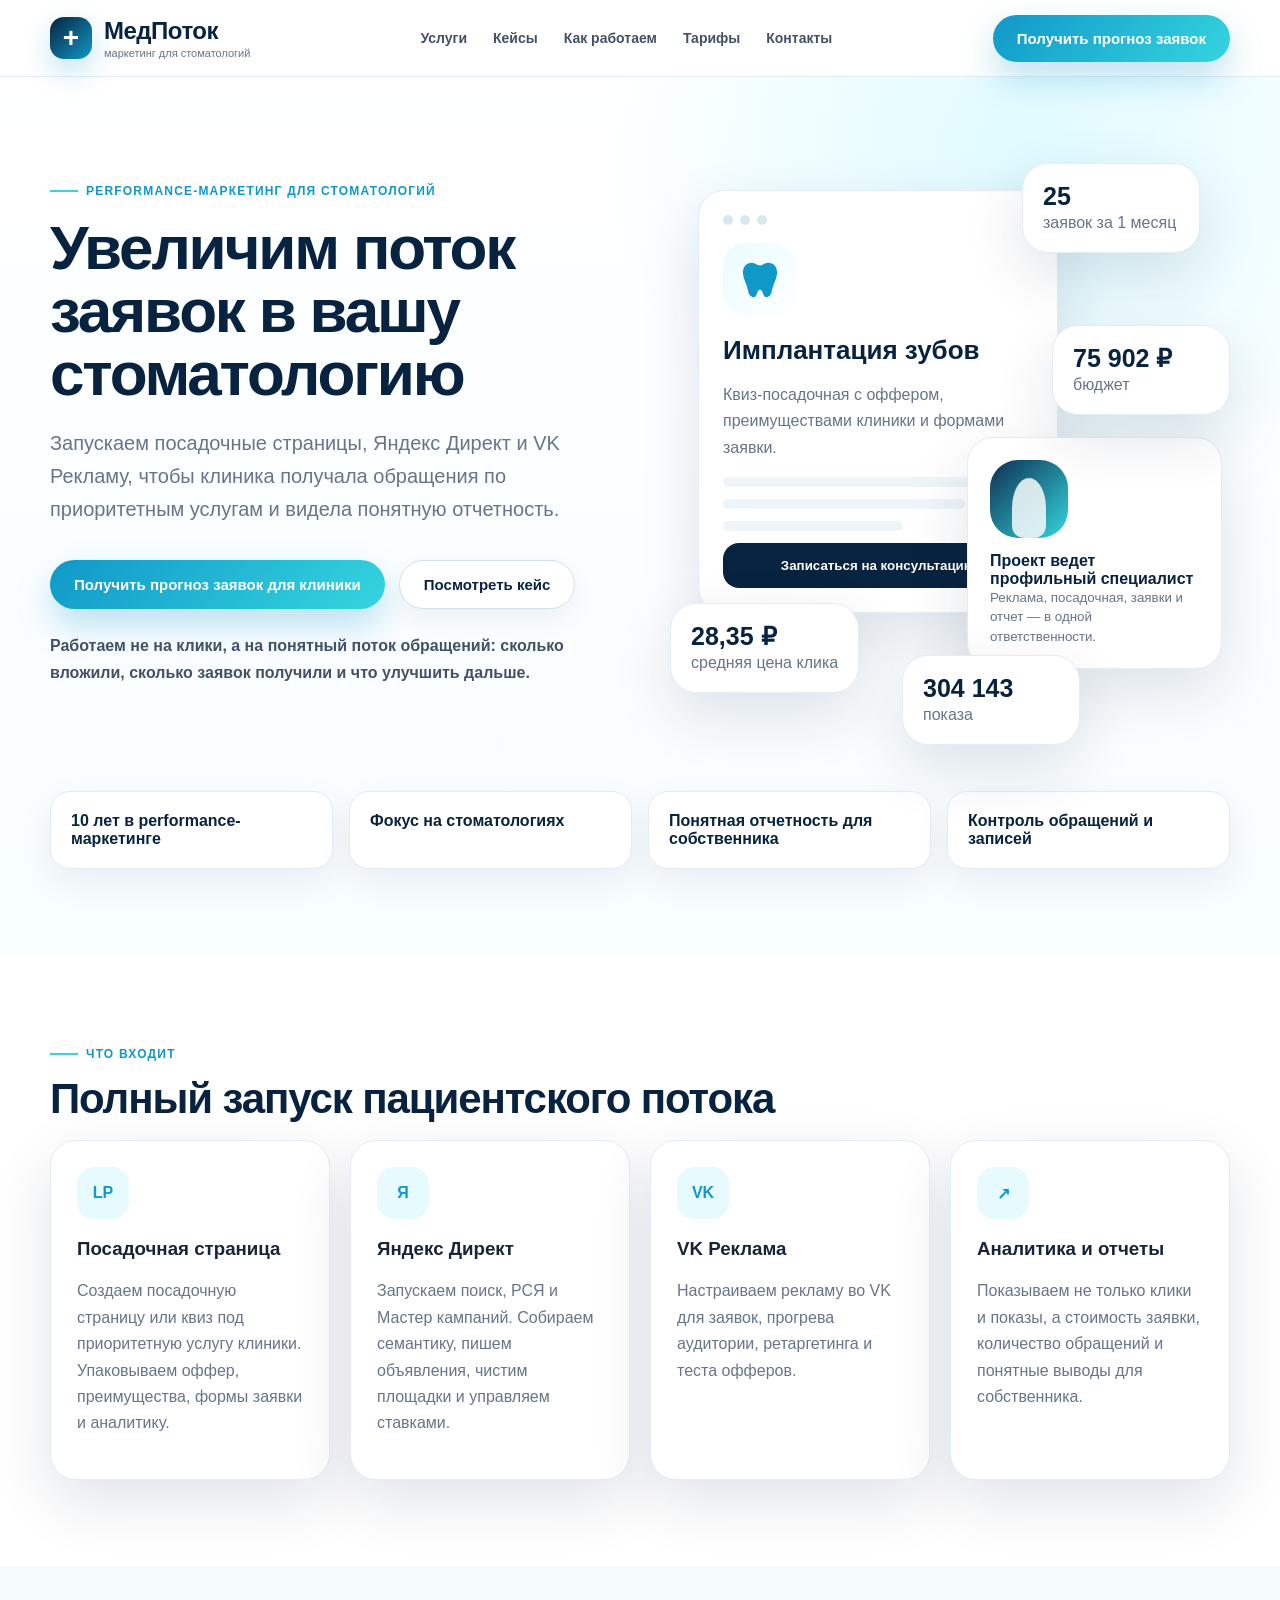
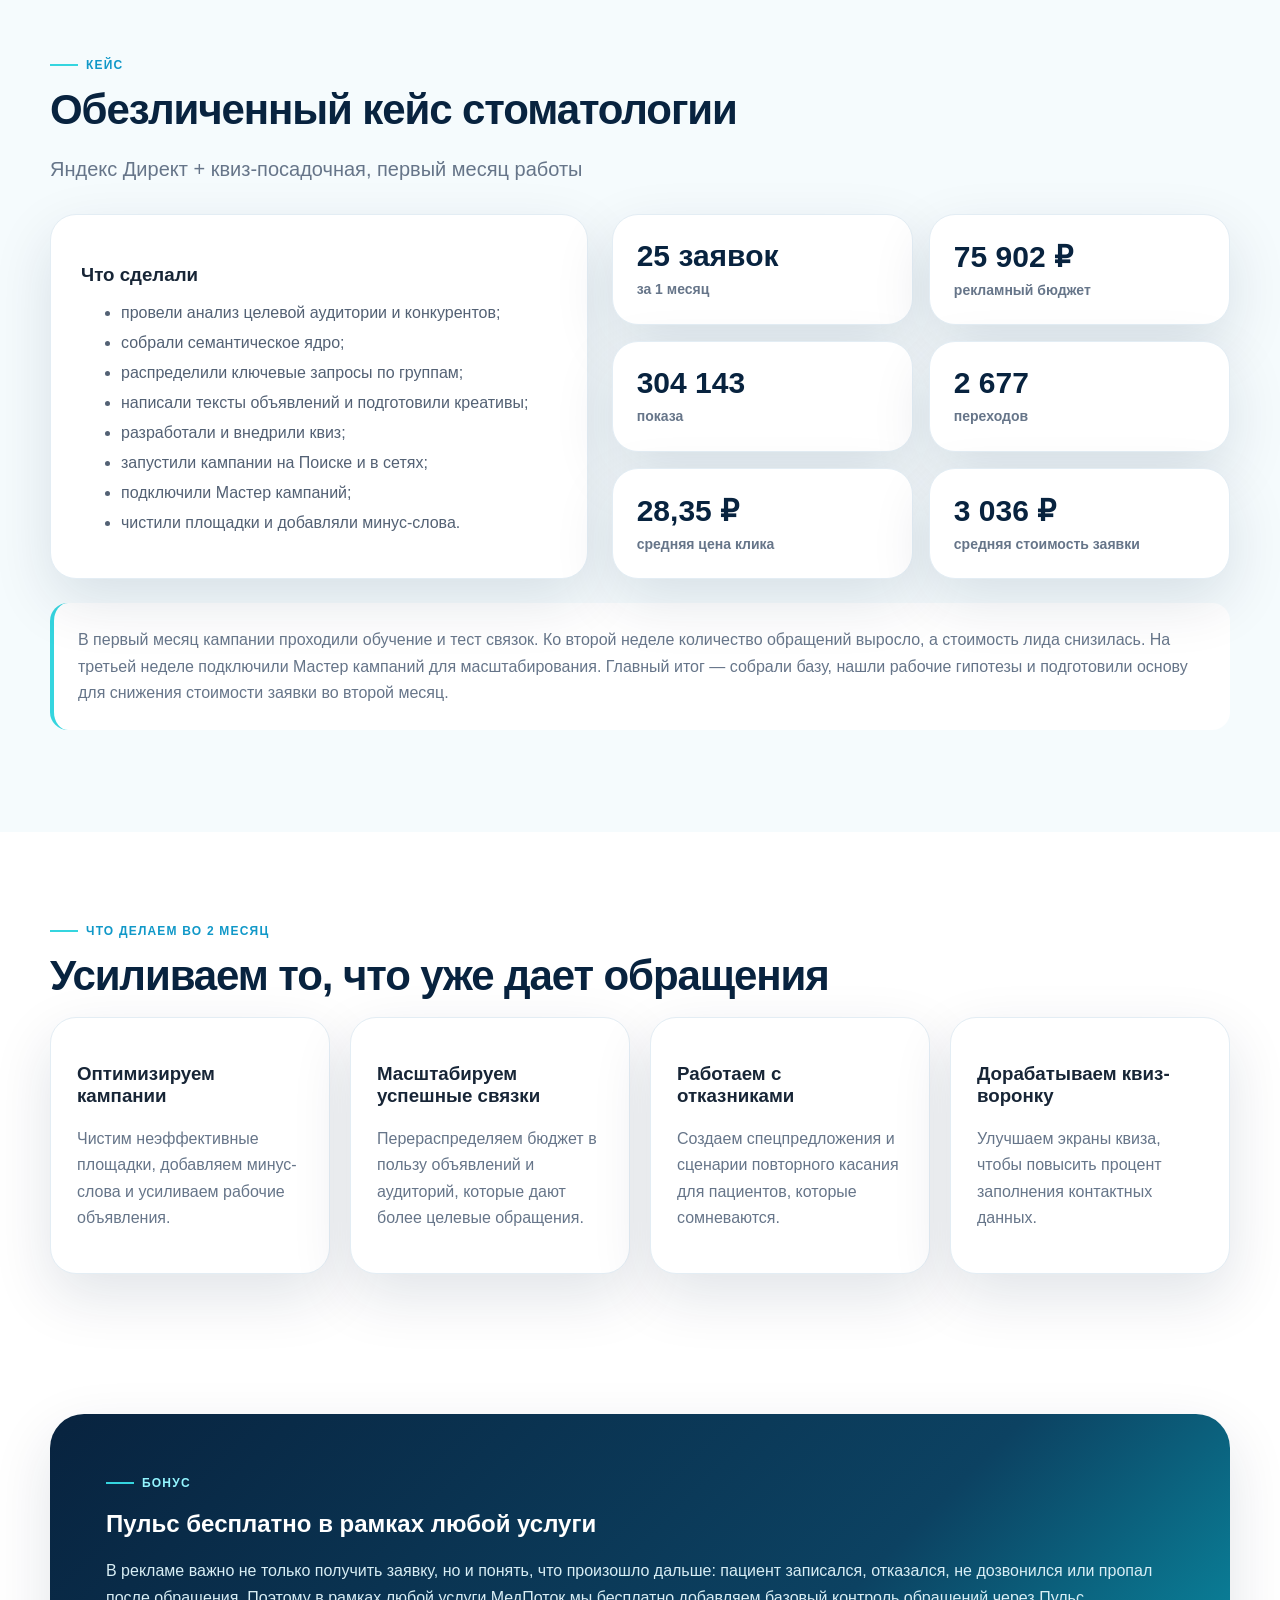
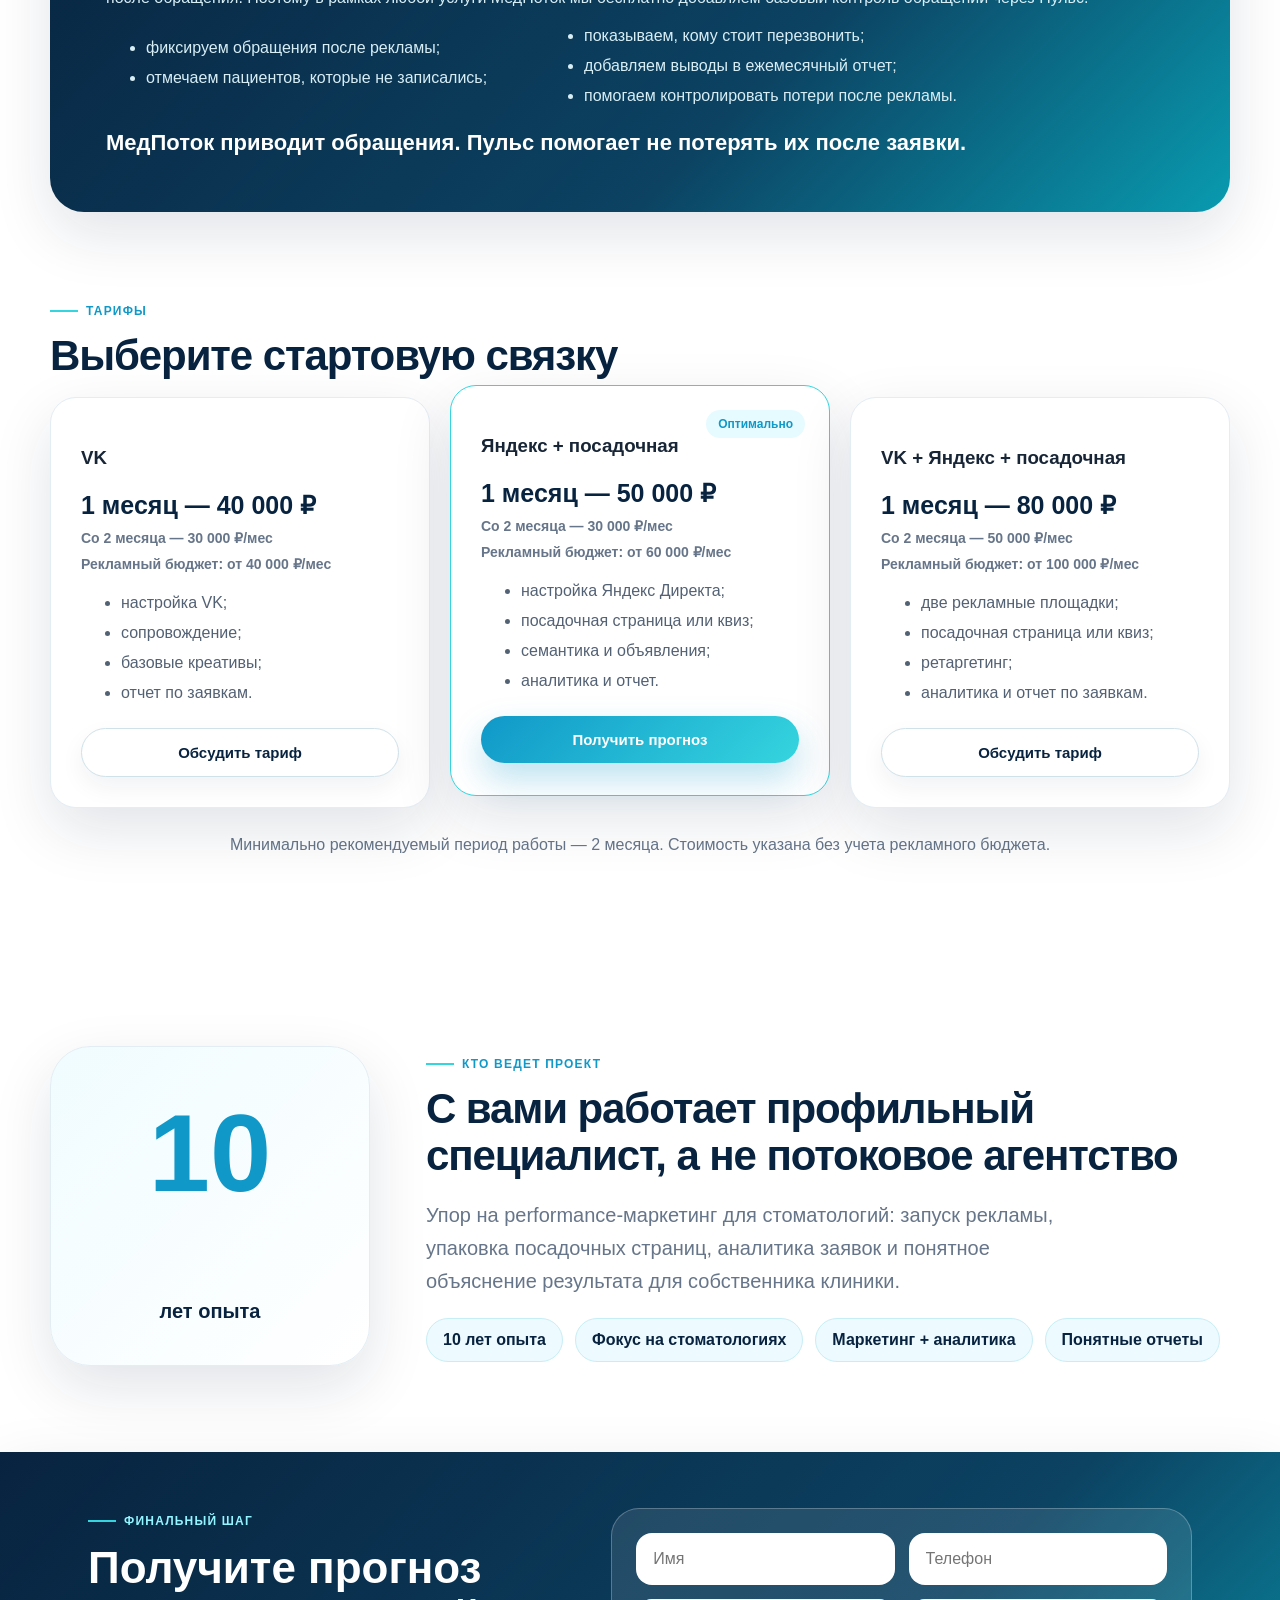
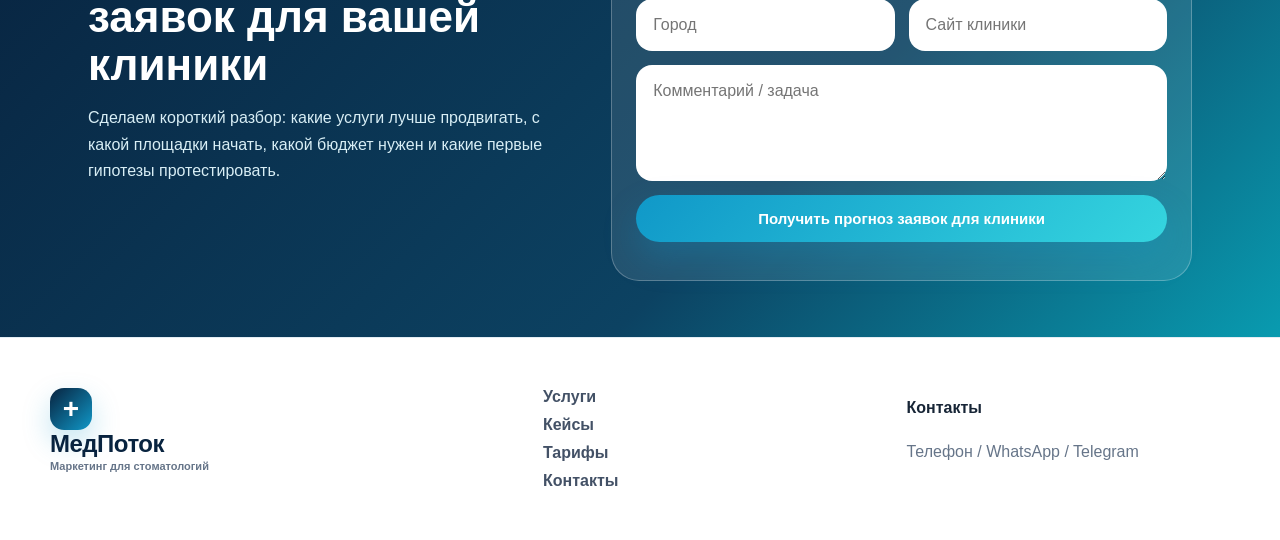
==== commit e3288373: "Build MedPotok landing page" ====
--- a/index.html
+++ b/index.html
@@ -3,53 +3,71 @@
 <head>
   <meta charset="utf-8">
   <meta name="viewport" content="width=device-width, initial-scale=1">
-  <title>Пульс — AI-контроль качества звонков для клиник</title>
-  <meta name="description" content="AI-контроль качества звонков и маркетинга для клиник: потерянные лиды, задачи, отчёты и выручка в одном окне.">
+  <title>МедПоток — маркетинг для стоматологий и поток заявок</title>
+  <meta name="description" content="МедПоток запускает посадочные страницы, Яндекс Директ, VK Рекламу, аналитику заявок и понятную отчетность для стоматологий.">
+  <meta property="og:title" content="МедПоток — увеличим поток заявок в вашу стоматологию">
+  <meta property="og:description" content="Посадочные страницы, Яндекс Директ, VK Реклама и отчетность для собственника клиники без лишних дашбордов.">
+  <meta property="og:type" content="website">
+  <link rel="icon" href="assets/favicon.svg" type="image/svg+xml">
   <link rel="stylesheet" href="styles.css">
 </head>
 <body>
 <header class="site-header">
   <div class="container header-inner">
-    <a class="logo" href="#top" aria-label="Пульс"><span class="pulse-line"></span><span><b>Пульс</b><small>держит руку на пульсе клиники</small></span></a>
-    <nav class="nav" id="nav">
-      <a href="#work">Как это работает</a><a href="#features">Возможности</a><a href="#audience">Для кого</a><a href="#cases">Кейсы</a><a href="#pricing">Тарифы</a><a href="#contacts">Контакты</a>
+    <a class="logo" href="#top" aria-label="МедПоток"><span class="logo-mark">+</span><span><b>МедПоток</b><small>маркетинг для стоматологий</small></span></a>
+    <nav class="nav" id="nav" aria-label="Основное меню">
+      <a href="#services">Услуги</a><a href="#case">Кейсы</a><a href="#month-two">Как работаем</a><a href="#pricing">Тарифы</a><a href="#contacts">Контакты</a>
     </nav>
-    <button class="btn btn-primary js-open-modal">Запросить демо</button>
-    <button class="burger" id="burger" aria-label="Открыть меню"><span></span><span></span><span></span></button>
+    <a class="btn btn-primary header-cta" href="#forecast">Получить прогноз заявок</a>
+    <button class="burger" id="burger" type="button" aria-label="Открыть меню" aria-expanded="false"><span></span><span></span><span></span></button>
   </div>
 </header>
 <main id="top">
-<section class="hero">
-  <div class="container hero-grid">
-    <div class="hero-copy">
-      <h1>AI-контроль качества звонков и маркетинга для клиник</h1>
-      <p class="lead">Пульс помогает клиникам видеть потерянных лидов, контролировать качество работы администраторов и держать руку на пульсе выручки.</p>
-      <div class="hero-actions"><button class="btn btn-primary js-open-modal">Получить демо</button><a class="btn btn-ghost" href="#dashboard"><span>▷</span> Посмотреть отчёт</a></div>
-      <div class="mini-features">
-        <div><i>〽</i><b>Потерянные лиды</b><span>Находим упущенные записи и деньги</span></div>
-        <div><i>♙</i><b>Оценка администраторов</b><span>Объективная оценка каждого разговора</span></div>
-        <div><i>₽</i><b>Выручка под риском</b><span>Показываем, сколько вы теряете</span></div>
-        <div><i>☑</i><b>Задачи на перезвон</b><span>Автоматически ставим задачи команде</span></div>
+  <section class="hero section-pad">
+    <div class="container hero-grid">
+      <div class="hero-copy">
+        <span class="eyebrow">Performance-маркетинг для стоматологий</span>
+        <h1>Увеличим поток заявок в вашу стоматологию</h1>
+        <p class="lead">Запускаем посадочные страницы, Яндекс Директ и VK Рекламу, чтобы клиника получала обращения по приоритетным услугам и видела понятную отчетность.</p>
+        <div class="hero-actions"><a class="btn btn-primary" href="#forecast">Получить прогноз заявок для клиники</a><a class="btn btn-secondary" href="#case">Посмотреть кейс</a></div>
+        <p class="trust-note">Работаем не на клики, а на понятный поток обращений: сколько вложили, сколько заявок получили и что улучшить дальше.</p>
+      </div>
+      <div class="marketing-collage" aria-label="Маркетинговый коллаж МедПоток">
+        <div class="landing-preview">
+          <div class="preview-top"><span></span><span></span><span></span></div>
+          <div class="tooth-icon" aria-hidden="true"><svg viewBox="0 0 64 64"><path d="M20 7c5 0 8 4 12 4s7-4 12-4c9 0 15 8 12 20-2 8-5 12-7 22-1 5-4 8-8 8-5 0-4-11-9-11s-4 11-9 11c-4 0-7-3-8-8-2-10-5-14-7-22C5 15 11 7 20 7z"/></svg></div>
+          <h3>Имплантация зубов</h3><p>Квиз-посадочная с оффером, преимуществами клиники и формами заявки.</p><div class="preview-lines"><i></i><i></i><i></i></div><button>Записаться на консультацию</button>
+        </div>
+        <div class="specialist-card"><div class="avatar"><span></span></div><b>Проект ведет профильный специалист</b><small>Реклама, посадочная, заявки и отчет — в одной ответственности.</small></div>
+        <div class="metric-card m1"><b>25</b><span>заявок за 1 месяц</span></div>
+        <div class="metric-card m2"><b>75 902 ₽</b><span>бюджет</span></div>
+        <div class="metric-card m3"><b>28,35 ₽</b><span>средняя цена клика</span></div>
+        <div class="metric-card m4"><b>304 143</b><span>показа</span></div>
       </div>
     </div>
-    <div class="dashboard-shell" id="dashboard" aria-label="Дашборд Пульс">
-      <aside class="dash-sidebar"><div class="dash-logo"><span class="pulse-mini"></span>Пульс</div><a class="active">Главная</a><a>Звонки</a><a>Лиды</a><a>Администраторы</a><a>Маркетинг</a><a>Задачи</a><a>Отчёты</a><a>Настройки</a><div class="clinic">Клиника<br>“Дентал+”⌄</div></aside>
-      <div class="dash-main"><div class="dash-top"><h3>Главная</h3><div><button>12–18 мая 2025⌄</button><button>Все источники⌄</button></div></div>
-        <div class="stat-row"><div class="stat"><span>Потерянные лиды</span><b>24</b><em>−16% за неделю</em><svg viewBox="0 0 120 30"><polyline points="0,22 25,17 45,20 65,10 85,15 120,6"/></svg></div><div class="stat"><span>Записи</span><b>148</b><em class="good">+12%</em><svg viewBox="0 0 120 30"><polyline points="0,20 24,15 45,18 70,10 90,16 120,7"/></svg></div><div class="stat"><span>Обработано звонков</span><b>312</b><em class="good">+6%</em><svg viewBox="0 0 120 30"><polyline points="0,19 20,15 42,17 62,11 84,18 120,8"/></svg></div><div class="stat"><span>Выручка под риском</span><b>360 000 ₽</b><em>−27%</em><svg viewBox="0 0 120 30"><polyline points="0,9 25,12 48,7 70,17 95,19 120,23"/></svg></div></div>
-        <div class="dash-grid"><div class="panel chart"><h4>Динамика записей</h4><div class="chart-lines"></div></div><div class="panel admins"><h4>Оценка администраторов</h4><p>Анна Смирнова <span style="--w:92%"></span>92</p><p>Мария Иванова <span style="--w:78%"></span>78</p><p>Екатерина Петрова <span style="--w:65%"></span>65</p><p>Ольга Кузнецова <span style="--w:48%"></span>48</p></div><div class="panel table"><h4>Последние потерянные лиды</h4><p>Сегодня, 12:42 · Яндекс Директ · Не назначена запись · 15 000 ₽</p><p>Сегодня, 10:48 · Сайт · Долго отвечали · 9 000 ₽</p><p>Вчера, 17:31 · 2ГИС · Не закрыли на запись · 12 000 ₽</p></div><div class="panel tasks"><h4>Задачи на сегодня <mark>7</mark></h4><label><input type="checkbox"> Перезвонить лид с сайта <time>11:30</time></label><label><input type="checkbox"> Уточнить: не записался <time>13:00</time></label><label><input type="checkbox"> Перезвонить: Яндекс Директ <time>14:15</time></label></div></div>
-      </div>
-    </div>
-  </div>
-</section>
-<section class="container problem-solution" id="features"><h2>Проблемы<br>клиник</h2><div class="cards pink"><article><i>⌘</i><h3>Лиды теряются</h3><p>Не все звонки обрабатываются, пациенты уходят к конкурентам.</p></article><article><i>〽</i><h3>Неясно, кто не записывает пациентов</h3><p>Субъективные оценки и отсутствие конкретных примеров.</p></article><article><i>⌘</i><h3>Реклама окупается, но звонки сливаются</h3><p>Бюджет тратится, а выручка не растёт.</p></article></div><h2 class="blue">Наше<br>решение</h2><div class="cards blue-c"><article><i>⌘</i><h3>AI-анализ разговоров</h3><p>Выявляем упущенные возможности и причины потерь.</p></article><article><i>♙</i><h3>Автоматические задачи</h3><p>Система ставит задачи на перезвон и контроль качества.</p></article><article><i>▣</i><h3>Дашборд по выручке и качеству</h3><p>Видите влияние качества звонков на выручку в реальном времени.</p></article></div></section>
-<section class="container" id="work"><h2 class="section-title">Как это работает</h2><div class="steps"><article><i>☁</i><em>01</em><h3>Загрузка звонков</h3><p>Подключаем телефонию и рекламные источники. Звонки загружаются автоматически.</p></article><article><i>〰</i><em>02</em><h3>Транскрибация</h3><p>Звонки превращаются в текст с разделением говорящих.</p></article><article><i>◈</i><em>03</em><h3>AI-анализ</h3><p>ИИ оценивает качество разговора, выявляет ошибки и упущенные записи.</p></article><article><i>☑</i><em>04</em><h3>Задачи и отчёты</h3><p>Система ставит задачи и показывает влияние на выручку.</p></article></div></section>
-<section class="container" id="audience"><h2 class="section-title">Для кого</h2><div class="audience"><article><i>♡</i><h3>Стоматологии</h3><p>Контроль записи на приём, консультации, имплантацию, ортодонтию и др. услуги.</p></article><article><i>⊕</i><h3>Многопрофильные клиники</h3><p>Анализ звонков по всем направлениям и отделениям. Единый стандарт сервиса.</p></article><article><i>⌘</i><h3>Сети клиник</h3><p>Контроль качества и выручки по всем филиалам в одном окне.</p></article></div></section>
-<section class="container metrics" id="cases"><article><i>↗</i><h3>+18%</h3><b>записей</b><p>Рост записей уже в первый месяц работы с Пульсом</p></article><article><i>↘</i><h3>−27%</h3><b>потерянных лидов</b><p>Снижение упущенных записей и потерянной выручки</p></article><article><i>ⓢ</i><h3>до 360 000 ₽</h3><b>сохранённой выручки</b><p>Дополнительная выручка за счёт контроля качества звонков</p></article><article><i>▭</i><h3>в 1 окне:</h3><b>звонки, анализ, задачи</b><p>Всё, что нужно руководителю для роста клиники</p></article></section>
-<section class="container" id="pricing"><h2 class="section-title">Тарифы</h2><div class="pricing"><article class="popular"><span>Популярный</span><h3>Пилот</h3><p>Запустите Пульс и увидите результат уже в первые дни.</p><h4>от 0 ₽ <small>14 дней бесплатно</small></h4><ul><li>Все возможности платформы</li><li>До 500 звонков</li><li>Подключение и настройка</li></ul><button class="btn btn-primary js-open-modal">Попробовать бесплатно</button></article><article><h3>Клиника</h3><p>Для одной клиники и стабильного роста.</p><h4>от 12 900 ₽ <small>/ мес.</small></h4><ul><li>Все возможности платформы</li><li>Неограниченное количество звонков</li><li>Приоритетная поддержка</li></ul><button class="btn btn-ghost js-open-modal">Запросить демо</button></article><article><h3>Сеть</h3><p>Для сетей клиник и мультифилиальных структур.</p><h4>Индивидуально</h4><ul><li>Все возможности платформы</li><li>Мультифилиальность</li><li>Персональный менеджер</li></ul><button class="btn btn-ghost js-open-modal">Запросить демо</button></article></div><p class="under-price">Нужен другой формат? Напишите нам — соберём решение под ваши задачи.</p></section>
-<section class="container cta"><div><span>Прозрачно. Быстро. Без обязательств.</span><h2>Покажем, где клиника теряет деньги<br>уже на первых звонках</h2></div><button class="btn btn-primary js-open-modal">Оставить заявку</button><small>Ответим в течение 15 минут</small></section>
+    <div class="container benefits"><div>10 лет в performance-маркетинге</div><div>Фокус на стоматологиях</div><div>Понятная отчетность для собственника</div><div>Контроль обращений и записей</div></div>
+  </section>
+
+  <section class="container section-pad" id="services"><span class="eyebrow">Что входит</span><h2 class="section-title">Полный запуск пациентского потока</h2><div class="card-grid four">
+    <article class="service-card"><i>LP</i><h3>Посадочная страница</h3><p>Создаем посадочную страницу или квиз под приоритетную услугу клиники. Упаковываем оффер, преимущества, формы заявки и аналитику.</p></article>
+    <article class="service-card"><i>Я</i><h3>Яндекс Директ</h3><p>Запускаем поиск, РСЯ и Мастер кампаний. Собираем семантику, пишем объявления, чистим площадки и управляем ставками.</p></article>
+    <article class="service-card"><i>VK</i><h3>VK Реклама</h3><p>Настраиваем рекламу во VK для заявок, прогрева аудитории, ретаргетинга и теста офферов.</p></article>
+    <article class="service-card"><i>↗</i><h3>Аналитика и отчеты</h3><p>Показываем не только клики и показы, а стоимость заявки, количество обращений и понятные выводы для собственника.</p></article>
+  </div></section>
+
+  <section class="case section-pad" id="case"><div class="container"><span class="eyebrow">Кейс</span><h2 class="section-title">Обезличенный кейс стоматологии</h2><p class="section-lead">Яндекс Директ + квиз-посадочная, первый месяц работы</p><div class="case-grid"><article class="case-work"><h3>Что сделали</h3><ul><li>провели анализ целевой аудитории и конкурентов;</li><li>собрали семантическое ядро;</li><li>распределили ключевые запросы по группам;</li><li>написали тексты объявлений и подготовили креативы;</li><li>разработали и внедрили квиз;</li><li>запустили кампании на Поиске и в сетях;</li><li>подключили Мастер кампаний;</li><li>чистили площадки и добавляли минус-слова.</li></ul></article><div class="case-results"><div>25 заявок <span>за 1 месяц</span></div><div>75 902 ₽ <span>рекламный бюджет</span></div><div>304 143 <span>показа</span></div><div>2 677 <span>переходов</span></div><div>28,35 ₽ <span>средняя цена клика</span></div><div>3 036 ₽ <span>средняя стоимость заявки</span></div></div></div><p class="case-summary">В первый месяц кампании проходили обучение и тест связок. Ко второй неделе количество обращений выросло, а стоимость лида снизилась. На третьей неделе подключили Мастер кампаний для масштабирования. Главный итог — собрали базу, нашли рабочие гипотезы и подготовили основу для снижения стоимости заявки во второй месяц.</p></div></section>
+
+  <section class="container section-pad" id="month-two"><span class="eyebrow">Что делаем во 2 месяц</span><h2 class="section-title">Усиливаем то, что уже дает обращения</h2><div class="card-grid four"><article><h3>Оптимизируем кампании</h3><p>Чистим неэффективные площадки, добавляем минус-слова и усиливаем рабочие объявления.</p></article><article><h3>Масштабируем успешные связки</h3><p>Перераспределяем бюджет в пользу объявлений и аудиторий, которые дают более целевые обращения.</p></article><article><h3>Работаем с отказниками</h3><p>Создаем спецпредложения и сценарии повторного касания для пациентов, которые сомневаются.</p></article><article><h3>Дорабатываем квиз-воронку</h3><p>Улучшаем экраны квиза, чтобы повысить процент заполнения контактных данных.</p></article></div></section>
+
+  <section class="container pulse-bonus"><div><span class="eyebrow light">Бонус</span><h2>Пульс бесплатно в рамках любой услуги</h2><p>В рекламе важно не только получить заявку, но и понять, что произошло дальше: пациент записался, отказался, не дозвонился или пропал после обращения. Поэтому в рамках любой услуги МедПоток мы бесплатно добавляем базовый контроль обращений через Пульс.</p><ul><li>фиксируем обращения после рекламы;</li><li>отмечаем пациентов, которые не записались;</li><li>показываем, кому стоит перезвонить;</li><li>добавляем выводы в ежемесячный отчет;</li><li>помогаем контролировать потери после рекламы.</li></ul><b>МедПоток приводит обращения. Пульс помогает не потерять их после заявки.</b></div></section>
+
+  <section class="container section-pad" id="pricing"><span class="eyebrow">Тарифы</span><h2 class="section-title">Выберите стартовую связку</h2><div class="pricing"><article><h3>VK</h3><div class="price">1 месяц — 40 000 ₽<small>Со 2 месяца — 30 000 ₽/мес</small><small>Рекламный бюджет: от 40 000 ₽/мес</small></div><ul><li>настройка VK;</li><li>сопровождение;</li><li>базовые креативы;</li><li>отчет по заявкам.</li></ul><a class="btn btn-secondary" href="#forecast">Обсудить тариф</a></article><article class="featured"><span>Оптимально</span><h3>Яндекс + посадочная</h3><div class="price">1 месяц — 50 000 ₽<small>Со 2 месяца — 30 000 ₽/мес</small><small>Рекламный бюджет: от 60 000 ₽/мес</small></div><ul><li>настройка Яндекс Директа;</li><li>посадочная страница или квиз;</li><li>семантика и объявления;</li><li>аналитика и отчет.</li></ul><a class="btn btn-primary" href="#forecast">Получить прогноз</a></article><article><h3>VK + Яндекс + посадочная</h3><div class="price">1 месяц — 80 000 ₽<small>Со 2 месяца — 50 000 ₽/мес</small><small>Рекламный бюджет: от 100 000 ₽/мес</small></div><ul><li>две рекламные площадки;</li><li>посадочная страница или квиз;</li><li>ретаргетинг;</li><li>аналитика и отчет по заявкам.</li></ul><a class="btn btn-secondary" href="#forecast">Обсудить тариф</a></article></div><p class="under-price">Минимально рекомендуемый период работы — 2 месяца. Стоимость указана без учета рекламного бюджета.</p></section>
+
+  <section class="container expert section-pad"><div class="expert-visual"><span>10</span><small>лет опыта</small></div><div><span class="eyebrow">Кто ведет проект</span><h2 class="section-title">С вами работает профильный специалист, а не потоковое агентство</h2><p class="section-lead">Упор на performance-маркетинг для стоматологий: запуск рекламы, упаковка посадочных страниц, аналитика заявок и понятное объяснение результата для собственника клиники.</p><div class="expert-tags"><b>10 лет опыта</b><b>Фокус на стоматологиях</b><b>Маркетинг + аналитика</b><b>Понятные отчеты</b></div></div></section>
+
+  <section class="forecast" id="forecast"><div class="container forecast-grid"><div><span class="eyebrow light">Финальный шаг</span><h2>Получите прогноз заявок для вашей клиники</h2><p>Сделаем короткий разбор: какие услуги лучше продвигать, с какой площадки начать, какой бюджет нужен и какие первые гипотезы протестировать.</p></div><form id="leadForm" class="lead-form"><input name="name" required placeholder="Имя"><input name="phone" required placeholder="Телефон"><input name="city" placeholder="Город"><input name="site" placeholder="Сайт клиники"><textarea name="comment" placeholder="Комментарий / задача"></textarea><input type="text" name="website" class="hp" tabindex="-1" autocomplete="off"><button class="btn btn-primary" type="submit">Получить прогноз заявок для клиники</button><div class="form-message" id="formMessage" role="status"></div></form></div></section>
 </main>
-<footer class="footer" id="contacts"><div class="container footer-grid"><div><a class="logo" href="#top"><span class="pulse-line"></span><span><b>Пульс</b></span></a><p>AI-контроль качества звонков и маркетинга для клиник.</p><p>© 2025 Пульс</p></div><div><h4>Продукт</h4><a href="#work">Как это работает</a><a href="#features">Возможности</a><a href="#pricing">Тарифы</a><a href="#dashboard">Интеграции</a></div><div><h4>Компания</h4><a href="#cases">Кейсы</a><a href="#contacts">Контакты</a><a href="privacy.html">Политика конфиденциальности</a><a href="privacy.html">Пользовательское соглашение</a></div><div><h4>Контакты</h4><a href="tel:+78001234567">☎ 8 (800) 123-45-67</a><a href="mailto:hello@pulse.clinic">✉ hello@pulse.clinic</a><a href="#">✈ Telegram-канал</a></div></div></footer>
-<div class="modal" id="modal" aria-hidden="true"><div class="modal-card"><button class="modal-close" id="modalClose">×</button><h2>Получить демо</h2><p>Оставьте контакты — покажем, где клиника теряет деньги.</p><form id="leadForm"><input name="name" required placeholder="Имя *"><input name="phone" placeholder="Телефон"><input name="email" type="email" placeholder="Email"><input name="clinic" placeholder="Название клиники"><textarea name="comment" placeholder="Комментарий"></textarea><input type="text" name="website" class="hp" tabindex="-1" autocomplete="off"><label class="agree"><input type="checkbox" name="privacy" required> Согласен с <a href="privacy.html" target="_blank">политикой конфиденциальности</a></label><button class="btn btn-primary" type="submit">Отправить заявку</button><div class="form-message" id="formMessage"></div></form></div></div>
+<footer class="footer" id="contacts"><div class="container footer-grid"><div><a class="logo" href="#top"><span class="logo-mark">+</span><span><b>МедПоток</b><small>Маркетинг для стоматологий</small></span></a></div><nav><a href="#services">Услуги</a><a href="#case">Кейсы</a><a href="#pricing">Тарифы</a><a href="#contacts">Контакты</a></nav><div><h4>Контакты</h4><p>Телефон / WhatsApp / Telegram</p></div></div></footer>
 <script src="script.js"></script>
 </body>
 </html>
--- a/styles.css
+++ b/styles.css
@@ -1,3 +1,3 @@
-:root{--navy:#071a3d;--muted:#6d7890;--line:#dfe6f3;--pink:#f02668;--blue:#3568ff;--violet:#8b5cf6;--bg:#fbfdff;--shadow:0 18px 50px rgba(8,31,68,.12);--radius:20px}*{box-sizing:border-box}html{scroll-behavior:smooth}body{margin:0;font-family:Inter,Arial,sans-serif;color:var(--navy);background:linear-gradient(180deg,#fff 0,#fbfdff 45%,#fff 100%);overflow-x:hidden}a{color:inherit;text-decoration:none}.container{width:min(calc(100% - 64px),1380px);margin:auto}.site-header{position:sticky;top:0;z-index:50;background:rgba(255,255,255,.88);backdrop-filter:blur(14px);border:1px solid var(--line);border-radius:0 0 12px 12px}.header-inner{height:76px;display:flex;align-items:center;gap:38px}.logo{display:flex;align-items:center;gap:14px;min-width:245px}.logo b{font-size:31px;line-height:1}.logo small{display:block;font-size:9px;color:#657086;margin-top:3px}.pulse-line,.pulse-mini{display:inline-block;width:76px;height:36px;background:url("data:image/svg+xml,%3Csvg viewBox='0 0 120 60' xmlns='http://www.w3.org/2000/svg'%3E%3Cpath d='M2 34h22l9-20 13 43 14-54 17 40 8-17h33' fill='none' stroke='%23f02668' stroke-width='5' stroke-linecap='round' stroke-linejoin='round'/%3E%3Cpath d='M66 43l8-17h42' fill='none' stroke='%233568ff' stroke-width='5' stroke-linecap='round'/%3E%3C/svg%3E") center/contain no-repeat}.nav{display:flex;justify-content:center;gap:36px;flex:1;font-weight:700;font-size:13px}.btn{border:0;border-radius:11px;padding:15px 28px;font-weight:800;font-size:15px;cursor:pointer;display:inline-flex;align-items:center;justify-content:center;gap:10px;transition:.2s;white-space:nowrap}.btn-primary{color:#fff;background:linear-gradient(100deg,var(--pink),var(--blue));box-shadow:0 12px 28px rgba(53,104,255,.28)}.btn:hover{transform:translateY(-2px)}.btn-ghost{background:#fff;color:var(--blue);border:2px solid #b9c8ff}.burger{display:none;background:none;border:0}.burger span{display:block;width:26px;height:2px;background:var(--navy);margin:6px}.hero{padding:24px 0 48px}.hero-grid{display:grid;grid-template-columns:.86fr 1.14fr;gap:40px;align-items:center}.hero-copy h1{font-size:56px;line-height:1.14;margin:46px 0 26px;letter-spacing:-1.5px}.lead{font-size:22px;line-height:1.55;color:#5c6680;max-width:610px}.hero-actions{display:flex;gap:22px;margin:36px 0 78px}.hero-actions .btn{min-width:240px}.mini-features{display:grid;grid-template-columns:repeat(4,1fr);gap:24px}.mini-features i,.problem-solution i,.steps i,.audience i{font-style:normal;color:var(--pink);font-size:31px;display:block;margin-bottom:14px}.mini-features b{display:block;font-size:12px}.mini-features span{display:block;color:#5f6b83;font-size:11px;line-height:1.45;margin-top:8px}.dashboard-shell{display:flex;min-height:620px;background:#fff;border:1px solid var(--line);border-radius:16px;box-shadow:var(--shadow);overflow:hidden}.dash-sidebar{width:132px;background:linear-gradient(180deg,#061934,#071f44);color:#e9f1ff;padding:18px 14px;display:flex;flex-direction:column;gap:11px}.dash-logo{font-size:17px;font-weight:800;margin-bottom:18px}.pulse-mini{width:35px;height:18px;vertical-align:middle}.dash-sidebar a{font-size:12px;padding:12px;border-radius:8px;color:#b9c8dc}.dash-sidebar .active,.clinic{background:rgba(255,255,255,.1);color:#fff}.clinic{margin-top:auto;padding:14px;border-radius:9px;font-size:11px}.dash-main{flex:1;padding:24px}.dash-top,.stat-row{display:flex;justify-content:space-between;gap:16px}.dash-top h3{font-size:24px;margin:0 0 24px}.dash-top button{background:#fff;border:1px solid var(--line);border-radius:7px;padding:10px 18px;color:#45516a}.stat-row{display:grid;grid-template-columns:repeat(4,1fr)}.stat,.panel{border:1px solid var(--line);border-radius:12px;background:#fff;box-shadow:0 8px 25px rgba(8,31,68,.06);padding:18px}.stat span{color:#66718a;font-size:11px}.stat b{display:block;font-size:26px;margin:10px 0}.stat em{font-size:10px;color:var(--pink);font-style:normal}.stat em.good{color:#15b86a}.stat svg{width:100%;height:34px}.stat polyline{fill:none;stroke:var(--pink);stroke-width:4}.stat:nth-child(2) polyline{stroke:#8b5cf6}.stat:nth-child(3) polyline{stroke:#3568ff}.dash-grid{display:grid;grid-template-columns:1.5fr 1fr;gap:14px;margin-top:14px}.chart{min-height:205px}.chart-lines{height:145px;background:repeating-linear-gradient(0deg,#eef2fa 0 1px,transparent 1px 34px),url("data:image/svg+xml,%3Csvg viewBox='0 0 400 140' xmlns='http://www.w3.org/2000/svg'%3E%3Cpath d='M0 108 C45 90 70 20 115 70 S190 125 240 60 305 15 400 75' fill='none' stroke='%238b5cf6' stroke-width='5'/%3E%3Cpath d='M0 120 C60 110 80 80 125 85 S190 20 240 70 330 100 400 30' fill='none' stroke='%233568ff' stroke-width='3' stroke-dasharray='8 8'/%3E%3C/svg%3E") center/100% 100% no-repeat}.admins p{display:grid;grid-template-columns:1fr 80px 24px;gap:8px;font-size:12px}.admins span{height:3px;background:linear-gradient(90deg,#20c86d var(--w),#edf1f7 0);align-self:center}.table p,.tasks label{display:block;font-size:12px;color:#4e5a72;line-height:1.8}.tasks mark{float:right;border-radius:50%;background:#ffe4ee;color:var(--pink);padding:3px 7px}.tasks time{float:right}.section-title{font-size:32px;margin:42px 0 18px}.problem-solution{display:grid;grid-template-columns:140px 1fr;gap:18px 28px;border-top:1px solid #edf1f7;padding-top:24px}.problem-solution h2{font-size:24px;color:var(--pink);margin:30px 0}.problem-solution h2.blue{color:var(--blue)}.cards{display:grid;grid-template-columns:repeat(3,1fr);gap:18px}.cards article,.steps article,.audience article,.metrics article,.pricing article{border:1px solid var(--line);border-radius:20px;background:#fff;padding:24px;box-shadow:0 10px 28px rgba(8,31,68,.05)}.cards.pink article{background:linear-gradient(110deg,#fff,#fff0f5)}.cards.blue-c article{background:linear-gradient(110deg,#fff,#f2f6ff)}h3{margin:0 0 10px;font-size:19px}p{color:#4d5870;line-height:1.55}.steps{display:grid;grid-template-columns:repeat(4,1fr);gap:52px}.steps article{position:relative;min-height:195px}.steps article:not(:last-child):after{content:'→';position:absolute;right:-38px;top:84px;color:#9db0d3}.steps em{float:right;color:#bdc7da;font-style:normal;font-size:24px}.audience{display:grid;grid-template-columns:repeat(3,1fr);gap:22px}.audience article{min-height:180px;background:linear-gradient(110deg,#fff 50%,#eef5ff)}.metrics{display:grid;grid-template-columns:repeat(4,1fr);gap:20px;margin-top:34px}.metrics i{float:left;margin-right:22px;width:72px;height:72px;border-radius:16px;display:grid;place-items:center;color:#fff;font-size:31px;font-style:normal;background:linear-gradient(135deg,var(--pink),var(--blue))}.metrics h3{font-size:31px}.pricing{display:grid;grid-template-columns:repeat(3,1fr);gap:20px}.pricing article{padding:32px}.pricing .popular{border-color:var(--pink);box-shadow:0 0 0 1px var(--pink) inset}.pricing article>span{float:right;border:1px solid var(--violet);color:var(--violet);border-radius:6px;padding:6px 18px}.pricing h3{font-size:28px}.pricing h4{font-size:34px;margin:28px 0 18px}.pricing small{font-size:15px;color:var(--pink)}.pricing li{margin:13px 0;color:#526079}.pricing li::marker{color:var(--blue)}.pricing .btn{width:100%;margin-top:18px}.under-price{text-align:center}.cta{margin-top:34px;margin-bottom:0;background:linear-gradient(100deg,#fff1f7,#f2f5ff);border-radius:16px;padding:36px 72px;display:grid;grid-template-columns:1fr auto;align-items:center;gap:10px;position:relative;overflow:hidden}.cta span{background:#e9efff;color:var(--blue);padding:8px 16px;border-radius:6px}.cta h2{font-size:31px}.cta small{grid-column:2;color:#758098}.footer{border-top:1px solid var(--line);padding:38px 0 45px;background:#fff}.footer-grid{display:grid;grid-template-columns:1.5fr 1fr 1.2fr 1fr;gap:55px}.footer a{display:block;margin:12px 0;color:#3d4860}.modal{position:fixed;inset:0;background:rgba(4,14,35,.55);z-index:100;display:none;align-items:center;justify-content:center;padding:20px}.modal.open{display:flex}.modal-card{width:min(560px,100%);background:#fff;border-radius:22px;padding:34px;box-shadow:var(--shadow);position:relative}.modal-close{position:absolute;right:18px;top:14px;border:0;background:transparent;font-size:34px;cursor:pointer}.modal input,.modal textarea{width:100%;border:1px solid var(--line);border-radius:10px;padding:15px 16px;margin:8px 0;font:inherit}.modal textarea{min-height:105px}.agree{display:flex;gap:10px;font-size:13px;color:#66718a;margin:10px 0}.agree input{width:auto}.hp{display:none}.form-message{margin-top:12px;font-weight:700}.form-message.success{color:#168d53}.form-message.error{color:var(--pink)}
-@media(max-width:1180px){.container{width:min(100% - 44px,960px)}.header-inner{height:82px}.nav{position:absolute;left:22px;right:22px;top:86px;display:none;flex-direction:column;background:#fff;border:1px solid var(--line);border-radius:14px;padding:20px;box-shadow:var(--shadow)}.nav.open{display:flex}.burger{display:block;margin-left:auto}.header-inner>.btn{display:none}.hero-grid{grid-template-columns:1fr}.hero-copy h1{font-size:48px}.dashboard-shell{min-height:540px}.steps,.metrics{grid-template-columns:repeat(2,1fr)}.steps article:after{display:none}.pricing,.cards,.audience{grid-template-columns:1fr}.problem-solution{grid-template-columns:1fr}.problem-solution h2 br{display:none}.footer-grid{grid-template-columns:repeat(2,1fr)}}
-@media(max-width:640px){.container{width:min(100% - 28px,520px)}.logo{min-width:0}.logo b{font-size:29px}.pulse-line{width:70px}.hero-copy h1{font-size:34px;margin-top:22px}.lead{font-size:17px}.hero-actions{flex-direction:column;margin-bottom:38px}.hero-actions .btn{width:100%;min-width:0}.mini-features,.steps,.metrics,.pricing,.audience{grid-template-columns:1fr}.dashboard-shell{transform:none;min-height:0;overflow:auto}.dash-sidebar{display:none}.dash-main{min-width:760px;padding:16px}.stat-row{grid-template-columns:repeat(4,170px)}.dash-grid{grid-template-columns:1fr 1fr}.cta{grid-template-columns:1fr;padding:28px}.cta small{grid-column:auto}.footer-grid{grid-template-columns:1fr}.modal-card{padding:26px 18px}}
+:root{--ink:#08233f;--graphite:#172536;--muted:#667589;--line:#e3edf4;--aqua:#35d5df;--blue:#1098c8;--soft:#f5fbfd;--white:#fff;--shadow:0 22px 60px rgba(8,35,63,.12);--radius:26px}*{box-sizing:border-box}html{scroll-behavior:smooth}body{margin:0;font-family:Inter,Arial,sans-serif;color:var(--graphite);background:#fff;overflow-x:hidden}a{text-decoration:none;color:inherit}p{color:var(--muted);line-height:1.65}.container{width:min(100% - 64px,1180px);margin:auto}.section-pad{padding:86px 0}.site-header{position:sticky;top:0;z-index:20;background:rgba(255,255,255,.9);backdrop-filter:blur(18px);border-bottom:1px solid var(--line)}.header-inner{height:76px;display:flex;align-items:center;gap:28px}.logo{display:flex;align-items:center;gap:12px;min-width:210px}.logo-mark{width:42px;height:42px;border-radius:14px;background:linear-gradient(135deg,var(--ink),var(--blue));color:#fff;display:grid;place-items:center;font-size:28px;font-weight:700;box-shadow:0 12px 28px rgba(16,152,200,.25)}.logo b{display:block;font-size:24px;letter-spacing:-.5px;color:var(--ink)}.logo small{display:block;font-size:11px;color:var(--muted);margin-top:2px}.nav{display:flex;gap:26px;justify-content:center;flex:1;font-size:14px;font-weight:700;color:#435166}.nav a:hover{color:var(--blue)}.btn{border:0;border-radius:999px;padding:15px 24px;font-weight:800;font-size:15px;display:inline-flex;align-items:center;justify-content:center;cursor:pointer;transition:.2s;white-space:nowrap}.btn:hover{transform:translateY(-2px)}.btn-primary{background:linear-gradient(135deg,var(--blue),var(--aqua));color:#fff;box-shadow:0 16px 34px rgba(16,152,200,.28)}.btn-secondary{background:#fff;color:var(--ink);border:1px solid #cfe2ea;box-shadow:0 10px 25px rgba(8,35,63,.06)}.burger{display:none;background:transparent;border:0;margin-left:auto}.burger span{display:block;width:26px;height:2px;background:var(--ink);margin:6px;border-radius:2px}.hero{padding-top:58px;background:radial-gradient(circle at 80% 8%,#dffbff 0,transparent 32%),linear-gradient(180deg,#fff 0,#f8fdff 100%)}.hero-grid{display:grid;grid-template-columns:1fr 1fr;gap:60px;align-items:center}.eyebrow{display:inline-flex;align-items:center;gap:8px;color:var(--blue);font-weight:900;text-transform:uppercase;letter-spacing:.1em;font-size:12px}.eyebrow:before{content:"";width:28px;height:2px;background:var(--aqua)}.eyebrow.light{color:#93f5ff}.hero h1{font-size:62px;line-height:1.02;letter-spacing:-2.2px;color:var(--ink);margin:18px 0 22px}.lead,.section-lead{font-size:20px;max-width:680px}.hero-actions{display:flex;gap:14px;flex-wrap:wrap;margin:34px 0 24px}.trust-note{max-width:630px;font-weight:700;color:#435166}.marketing-collage{position:relative;min-height:610px}.landing-preview,.specialist-card,.metric-card,.service-card,.card-grid article,.pricing article,.case-work,.case-results div{background:#fff;border:1px solid var(--line);border-radius:var(--radius);box-shadow:var(--shadow)}.landing-preview{position:absolute;left:28px;top:55px;width:360px;padding:24px}.preview-top{display:flex;gap:7px;margin-bottom:18px}.preview-top span{width:10px;height:10px;border-radius:50%;background:#d9e8ef}.tooth-icon{width:74px;height:74px;border-radius:24px;background:linear-gradient(135deg,#e9fcff,#fff);display:grid;place-items:center}.tooth-icon svg{width:44px;fill:var(--blue)}.landing-preview h3{font-size:26px;color:var(--ink);margin:18px 0 8px}.preview-lines i{display:block;height:10px;background:#edf5f8;border-radius:10px;margin:12px 0}.preview-lines i:nth-child(2){width:78%}.preview-lines i:nth-child(3){width:58%}.landing-preview button{width:100%;border:0;border-radius:16px;background:var(--ink);color:#fff;padding:15px;font-weight:800}.specialist-card{position:absolute;right:8px;bottom:76px;width:255px;padding:22px}.avatar{width:78px;height:78px;border-radius:28px;background:linear-gradient(135deg,#0d2f50,#35d5df);margin-bottom:14px;position:relative}.avatar span{position:absolute;inset:18px 22px 0;border-radius:50% 50% 12px 12px;background:rgba(255,255,255,.82)}.specialist-card b,.metric-card b{display:block;color:var(--ink)}.specialist-card small,.metric-card span{display:block;color:var(--muted);line-height:1.45}.metric-card{position:absolute;padding:18px 20px;min-width:178px}.metric-card b{font-size:25px}.m1{right:30px;top:28px}.m2{right:0;top:190px}.m3{left:0;bottom:52px}.m4{right:150px;bottom:0}.benefits{display:grid;grid-template-columns:repeat(4,1fr);gap:16px;margin-top:46px}.benefits div{background:#fff;border:1px solid var(--line);border-radius:20px;padding:20px;font-weight:800;color:var(--ink);box-shadow:0 12px 35px rgba(8,35,63,.07)}.section-title{font-size:42px;line-height:1.12;color:var(--ink);letter-spacing:-1.1px;margin:14px 0 18px}.card-grid{display:grid;gap:20px}.card-grid.four{grid-template-columns:repeat(4,1fr)}.card-grid article,.service-card{padding:26px}.service-card i{width:52px;height:52px;border-radius:17px;background:#e7fbff;color:var(--blue);display:grid;place-items:center;font-style:normal;font-weight:900;margin-bottom:18px}.case{background:var(--soft)}.case-grid{display:grid;grid-template-columns:1fr 1.15fr;gap:24px;margin-top:28px}.case-work{padding:30px}.case-work li,.pricing li,.pulse-bonus li{margin:12px 0;color:#536174}.case-results{display:grid;grid-template-columns:repeat(2,1fr);gap:16px}.case-results div{padding:24px;font-size:30px;font-weight:900;color:var(--ink)}.case-results span{display:block;font-size:14px;font-weight:700;color:var(--muted);margin-top:8px}.case-summary{background:#fff;border-left:4px solid var(--aqua);border-radius:18px;padding:24px;margin-top:24px}.pulse-bonus,.forecast{background:linear-gradient(135deg,#08233f,#0c4262 62%,#099bb0);color:#fff;border-radius:34px;padding:56px;margin-top:54px;box-shadow:var(--shadow)}.pulse-bonus p,.pulse-bonus li,.forecast p{color:#d8eef5}.pulse-bonus ul{columns:2;max-width:900px}.pulse-bonus b{display:block;margin-top:22px;font-size:22px}.pricing{display:grid;grid-template-columns:repeat(3,1fr);gap:20px}.pricing article{padding:30px;position:relative}.pricing .featured{border-color:var(--aqua);transform:translateY(-12px)}.pricing article>span{position:absolute;right:24px;top:24px;background:#e6fbff;color:var(--blue);border-radius:999px;padding:7px 12px;font-size:12px;font-weight:900}.price{font-size:25px;font-weight:900;color:var(--ink);margin:22px 0}.price small{display:block;font-size:14px;color:var(--muted);font-weight:700;margin-top:10px}.pricing .btn{width:100%;margin-top:10px}.under-price{text-align:center;margin-top:24px}.expert{display:grid;grid-template-columns:320px 1fr;gap:56px;align-items:center}.expert-visual{height:320px;border-radius:40px;background:linear-gradient(135deg,#f0fcff,#fff);border:1px solid var(--line);box-shadow:var(--shadow);display:grid;place-items:center;text-align:center}.expert-visual span{font-size:110px;font-weight:900;color:var(--blue)}.expert-visual small{font-weight:900;color:var(--ink);font-size:20px}.expert-tags{display:flex;gap:12px;flex-wrap:wrap}.expert-tags b{background:#edfaff;border:1px solid #c7eef5;border-radius:999px;padding:12px 16px;color:var(--ink)}.forecast{border-radius:0;margin-top:0}.forecast-grid{display:grid;grid-template-columns:.9fr 1.1fr;gap:48px;align-items:start}.forecast h2{font-size:44px;line-height:1.1;margin:16px 0}.lead-form{display:grid;grid-template-columns:1fr 1fr;gap:14px;background:rgba(255,255,255,.1);border:1px solid rgba(255,255,255,.25);border-radius:28px;padding:24px}.lead-form input,.lead-form textarea{width:100%;border:1px solid rgba(255,255,255,.25);background:#fff;border-radius:16px;padding:16px;font:inherit}.lead-form textarea,.lead-form button,.form-message{grid-column:1/-1}.lead-form textarea{min-height:116px}.hp{display:none}.form-message{font-weight:800}.form-message.success{color:#96ffcf}.form-message.error{color:#ffd0d0}.footer{padding:40px 0;background:#fff;border-top:1px solid var(--line)}.footer-grid{display:grid;grid-template-columns:1.4fr 1fr 1fr;gap:40px}.footer a{display:block;margin:10px 0;color:#435166;font-weight:700}
+@media(max-width:1199px){.container{width:min(100% - 44px,940px)}.header-cta{display:none}.nav{position:absolute;left:22px;right:22px;top:84px;display:none;flex-direction:column;background:#fff;border:1px solid var(--line);border-radius:20px;padding:18px;box-shadow:var(--shadow)}.nav.open{display:flex}.burger{display:block}.hero-grid,.case-grid,.forecast-grid,.expert{grid-template-columns:1fr}.hero h1{font-size:52px}.marketing-collage{min-height:560px}.card-grid.four{grid-template-columns:repeat(2,1fr)}.benefits,.pricing{grid-template-columns:repeat(2,1fr)}.pricing .featured{transform:none}.expert-visual{height:220px}.pulse-bonus ul{columns:1}}
+@media(max-width:767px){.container{width:min(100% - 28px,560px)}.section-pad{padding:58px 0}.header-inner{height:68px}.logo{min-width:0}.logo b{font-size:20px}.logo small{display:none}.logo-mark{width:38px;height:38px}.hero{padding-top:34px}.hero h1{font-size:39px;letter-spacing:-1.2px}.lead,.section-lead{font-size:17px}.hero-actions{flex-direction:column}.btn{width:100%;padding:16px 18px;white-space:normal}.marketing-collage{min-height:auto;display:grid;gap:14px}.landing-preview,.specialist-card,.metric-card{position:static;width:auto;min-width:0}.metric-card b{font-size:23px}.benefits,.card-grid.four,.case-results,.pricing,.lead-form,.footer-grid{grid-template-columns:1fr}.section-title,.forecast h2{font-size:32px}.pulse-bonus{margin-top:28px;padding:30px 20px;border-radius:26px}.case-results div{font-size:25px}.expert{gap:28px}.forecast{padding:50px 0}.forecast-grid{gap:26px}.lead-form{padding:18px}.footer-grid{gap:16px}}
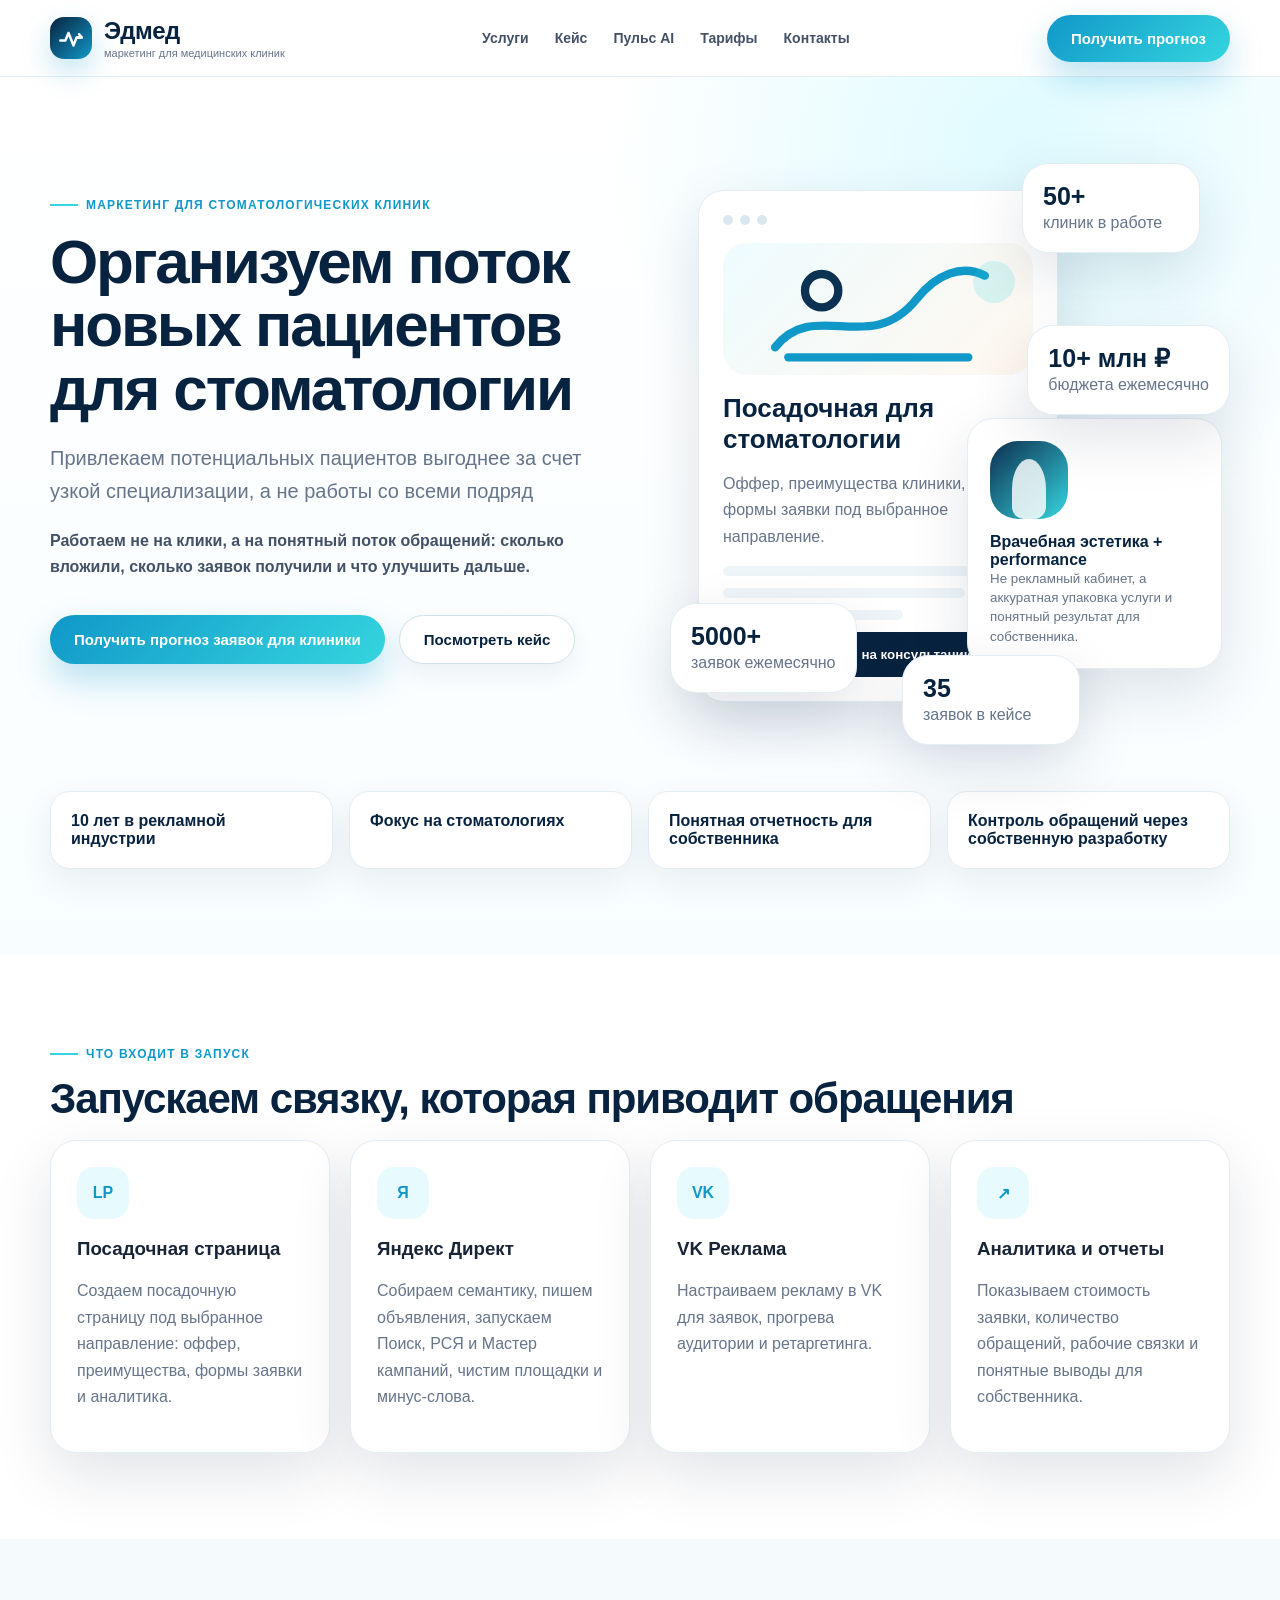
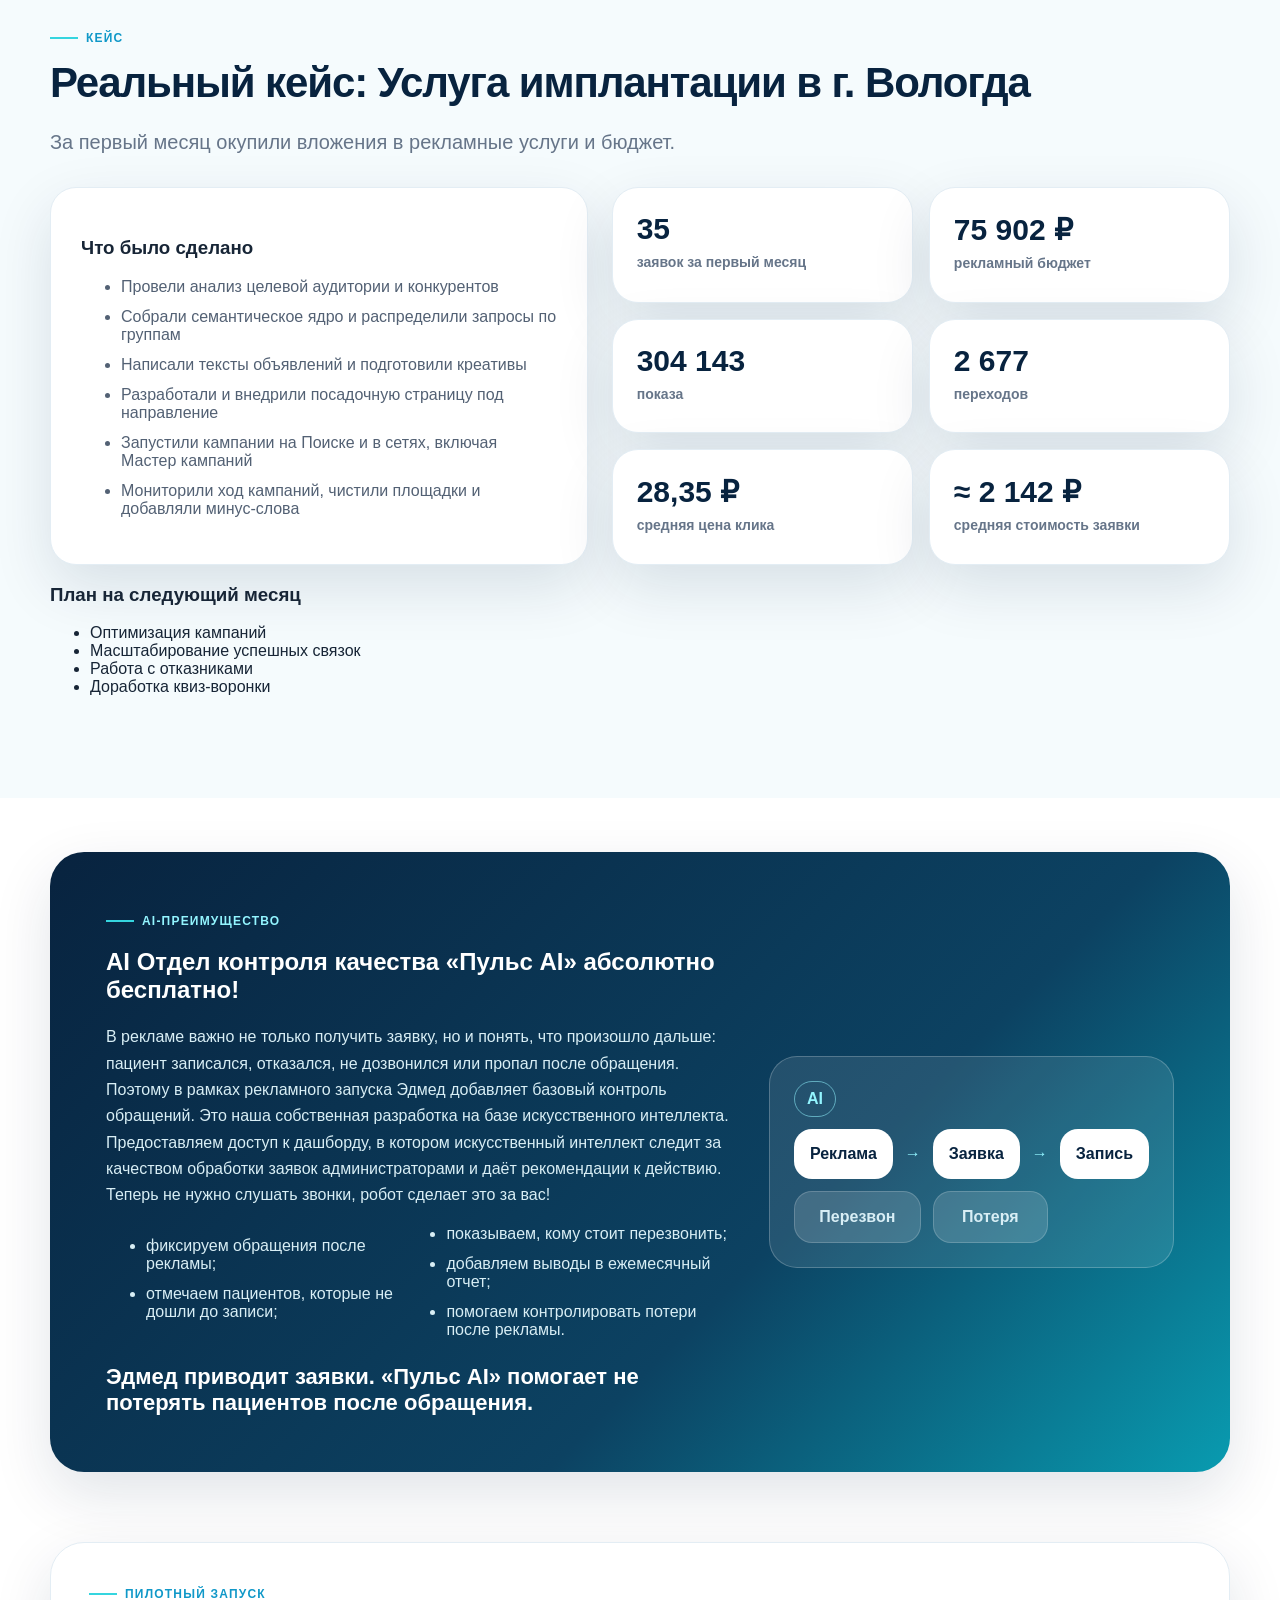
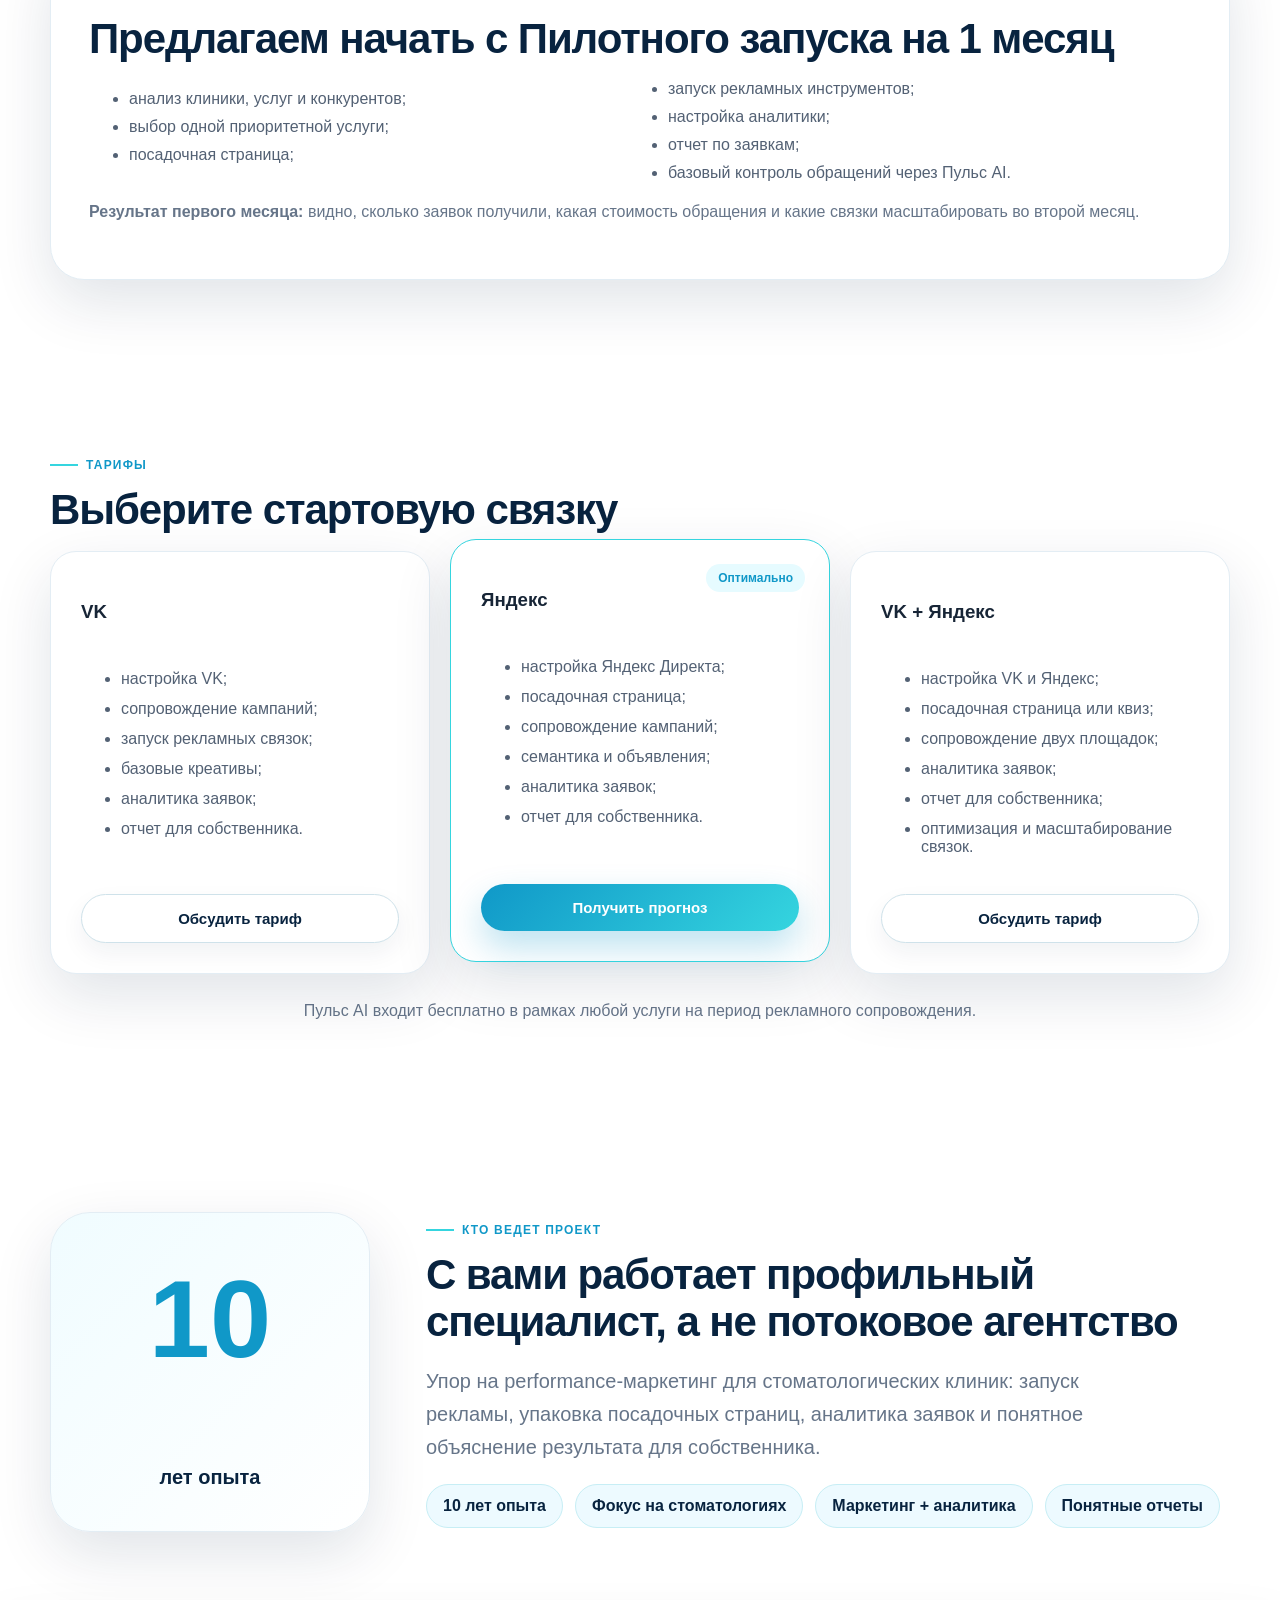
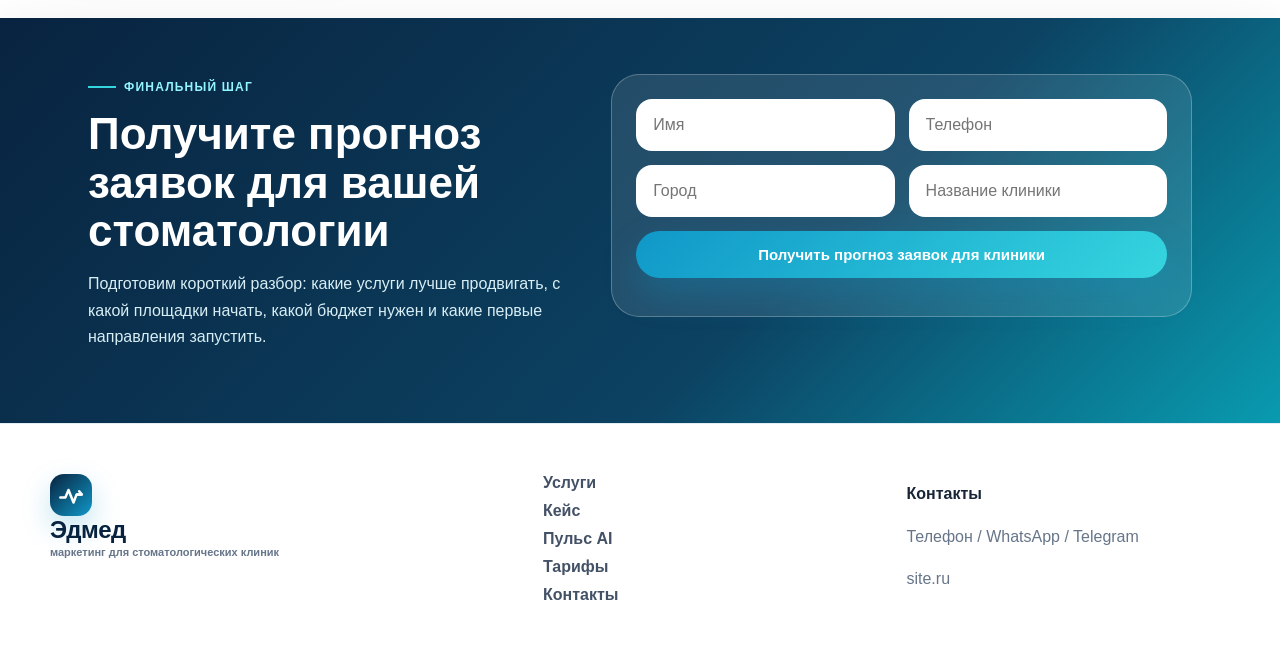
==== commit 7507569a: "Update Edmed landing page" ====
--- a/index.html
+++ b/index.html
@@ -3,10 +3,10 @@
 <head>
   <meta charset="utf-8">
   <meta name="viewport" content="width=device-width, initial-scale=1">
-  <title>МедПоток — маркетинг для стоматологий и поток заявок</title>
-  <meta name="description" content="МедПоток запускает посадочные страницы, Яндекс Директ, VK Рекламу, аналитику заявок и понятную отчетность для стоматологий.">
-  <meta property="og:title" content="МедПоток — увеличим поток заявок в вашу стоматологию">
-  <meta property="og:description" content="Посадочные страницы, Яндекс Директ, VK Реклама и отчетность для собственника клиники без лишних дашбордов.">
+  <title>Эдмед — маркетинг и заявки для стоматологий</title>
+  <meta name="description" content="Запускаем посадочные страницы, Яндекс Директ и VK Рекламу для стоматологий. Аналитика заявок и базовый контроль обращений через Пульс.">
+  <meta property="og:title" content="Эдмед — увеличим поток заявок в вашу стоматологию">
+  <meta property="og:description" content="Посадочная страница или квиз, Яндекс Директ, VK Реклама, аналитика заявок и контроль обращений через Пульс.">
   <meta property="og:type" content="website">
   <link rel="icon" href="assets/favicon.svg" type="image/svg+xml">
   <link rel="stylesheet" href="styles.css">
@@ -14,11 +14,14 @@
 <body>
 <header class="site-header">
   <div class="container header-inner">
-    <a class="logo" href="#top" aria-label="МедПоток"><span class="logo-mark">+</span><span><b>МедПоток</b><small>маркетинг для стоматологий</small></span></a>
+    <a class="logo" href="#top" aria-label="Эдмед">
+      <span class="logo-mark" aria-hidden="true"><svg viewBox="0 0 48 48"><path d="M7 28h8l5-12 8 20 5-13h8"/><path d="M34 23l7 0-4-5"/></svg></span>
+      <span><b>Эдмед</b><small>маркетинг для медицинских клиник</small></span>
+    </a>
     <nav class="nav" id="nav" aria-label="Основное меню">
-      <a href="#services">Услуги</a><a href="#case">Кейсы</a><a href="#month-two">Как работаем</a><a href="#pricing">Тарифы</a><a href="#contacts">Контакты</a>
+      <a href="#services">Услуги</a><a href="#case">Кейс</a><a href="#pulse">Пульс AI</a><a href="#pricing">Тарифы</a><a href="#contacts">Контакты</a>
     </nav>
-    <a class="btn btn-primary header-cta" href="#forecast">Получить прогноз заявок</a>
+    <a class="btn btn-primary header-cta" href="#forecast">Получить прогноз</a>
     <button class="burger" id="burger" type="button" aria-label="Открыть меню" aria-expanded="false"><span></span><span></span><span></span></button>
   </div>
 </header>
@@ -26,48 +29,48 @@
   <section class="hero section-pad">
     <div class="container hero-grid">
       <div class="hero-copy">
-        <span class="eyebrow">Performance-маркетинг для стоматологий</span>
-        <h1>Увеличим поток заявок в вашу стоматологию</h1>
-        <p class="lead">Запускаем посадочные страницы, Яндекс Директ и VK Рекламу, чтобы клиника получала обращения по приоритетным услугам и видела понятную отчетность.</p>
+        <span class="eyebrow">маркетинг для стоматологических клиник</span>
+        <h1>Организуем поток новых пациентов для стоматологии</h1>
+        <p class="lead">Привлекаем потенциальных пациентов выгоднее за счет узкой специализации, а не работы со всеми подряд</p>
+        <p class="trust-note">Работаем не на клики, а на понятный поток обращений: сколько вложили, сколько заявок получили и что улучшить дальше.</p>
         <div class="hero-actions"><a class="btn btn-primary" href="#forecast">Получить прогноз заявок для клиники</a><a class="btn btn-secondary" href="#case">Посмотреть кейс</a></div>
-        <p class="trust-note">Работаем не на клики, а на понятный поток обращений: сколько вложили, сколько заявок получили и что улучшить дальше.</p>
       </div>
-      <div class="marketing-collage" aria-label="Маркетинговый коллаж МедПоток">
+      <div class="marketing-collage" aria-label="Премиальная визуальная композиция Эдмед">
         <div class="landing-preview">
           <div class="preview-top"><span></span><span></span><span></span></div>
-          <div class="tooth-icon" aria-hidden="true"><svg viewBox="0 0 64 64"><path d="M20 7c5 0 8 4 12 4s7-4 12-4c9 0 15 8 12 20-2 8-5 12-7 22-1 5-4 8-8 8-5 0-4-11-9-11s-4 11-9 11c-4 0-7-3-8-8-2-10-5-14-7-22C5 15 11 7 20 7z"/></svg></div>
-          <h3>Имплантация зубов</h3><p>Квиз-посадочная с оффером, преимуществами клиники и формами заявки.</p><div class="preview-lines"><i></i><i></i><i></i></div><button>Записаться на консультацию</button>
+          <div class="clinic-visual" aria-hidden="true"><span></span><svg viewBox="0 0 160 90"><path d="M18 68C42 38 75 74 103 39c12-15 27-21 41-14"/><circle cx="46" cy="34" r="10"/><path d="M26 74h108"/></svg></div>
+          <h3>Посадочная для стоматологии</h3><p>Оффер, преимущества клиники, квиз и формы заявки под выбранное направление.</p><div class="preview-lines"><i></i><i></i><i></i></div><button>Записаться на консультацию</button>
         </div>
-        <div class="specialist-card"><div class="avatar"><span></span></div><b>Проект ведет профильный специалист</b><small>Реклама, посадочная, заявки и отчет — в одной ответственности.</small></div>
-        <div class="metric-card m1"><b>25</b><span>заявок за 1 месяц</span></div>
-        <div class="metric-card m2"><b>75 902 ₽</b><span>бюджет</span></div>
-        <div class="metric-card m3"><b>28,35 ₽</b><span>средняя цена клика</span></div>
-        <div class="metric-card m4"><b>304 143</b><span>показа</span></div>
+        <div class="specialist-card"><div class="avatar"><span></span></div><b>Врачебная эстетика + performance</b><small>Не рекламный кабинет, а аккуратная упаковка услуги и понятный результат для собственника.</small></div>
+        <div class="metric-card m1"><b>50+</b><span>клиник в работе</span></div>
+        <div class="metric-card m2"><b>10+ млн ₽</b><span>бюджета ежемесячно</span></div>
+        <div class="metric-card m3"><b>5000+</b><span>заявок ежемесячно</span></div>
+        <div class="metric-card m4"><b>35</b><span>заявок в кейсе</span></div>
       </div>
     </div>
-    <div class="container benefits"><div>10 лет в performance-маркетинге</div><div>Фокус на стоматологиях</div><div>Понятная отчетность для собственника</div><div>Контроль обращений и записей</div></div>
+    <div class="container benefits"><div>10 лет в рекламной индустрии</div><div>Фокус на стоматологиях</div><div>Понятная отчетность для собственника</div><div>Контроль обращений через собственную разработку</div></div>
   </section>
 
-  <section class="container section-pad" id="services"><span class="eyebrow">Что входит</span><h2 class="section-title">Полный запуск пациентского потока</h2><div class="card-grid four">
-    <article class="service-card"><i>LP</i><h3>Посадочная страница</h3><p>Создаем посадочную страницу или квиз под приоритетную услугу клиники. Упаковываем оффер, преимущества, формы заявки и аналитику.</p></article>
-    <article class="service-card"><i>Я</i><h3>Яндекс Директ</h3><p>Запускаем поиск, РСЯ и Мастер кампаний. Собираем семантику, пишем объявления, чистим площадки и управляем ставками.</p></article>
-    <article class="service-card"><i>VK</i><h3>VK Реклама</h3><p>Настраиваем рекламу во VK для заявок, прогрева аудитории, ретаргетинга и теста офферов.</p></article>
-    <article class="service-card"><i>↗</i><h3>Аналитика и отчеты</h3><p>Показываем не только клики и показы, а стоимость заявки, количество обращений и понятные выводы для собственника.</p></article>
+  <section class="container section-pad" id="services"><span class="eyebrow">Что входит в запуск</span><h2 class="section-title">Запускаем связку, которая приводит обращения</h2><div class="card-grid four">
+    <article class="service-card"><i>LP</i><h3>Посадочная страница</h3><p>Создаем посадочную страницу под выбранное направление: оффер, преимущества, формы заявки и аналитика.</p></article>
+    <article class="service-card"><i>Я</i><h3>Яндекс Директ</h3><p>Собираем семантику, пишем объявления, запускаем Поиск, РСЯ и Мастер кампаний, чистим площадки и минус-слова.</p></article>
+    <article class="service-card"><i>VK</i><h3>VK Реклама</h3><p>Настраиваем рекламу в VK для заявок, прогрева аудитории и ретаргетинга.</p></article>
+    <article class="service-card"><i>↗</i><h3>Аналитика и отчеты</h3><p>Показываем стоимость заявки, количество обращений, рабочие связки и понятные выводы для собственника.</p></article>
   </div></section>
 
-  <section class="case section-pad" id="case"><div class="container"><span class="eyebrow">Кейс</span><h2 class="section-title">Обезличенный кейс стоматологии</h2><p class="section-lead">Яндекс Директ + квиз-посадочная, первый месяц работы</p><div class="case-grid"><article class="case-work"><h3>Что сделали</h3><ul><li>провели анализ целевой аудитории и конкурентов;</li><li>собрали семантическое ядро;</li><li>распределили ключевые запросы по группам;</li><li>написали тексты объявлений и подготовили креативы;</li><li>разработали и внедрили квиз;</li><li>запустили кампании на Поиске и в сетях;</li><li>подключили Мастер кампаний;</li><li>чистили площадки и добавляли минус-слова.</li></ul></article><div class="case-results"><div>25 заявок <span>за 1 месяц</span></div><div>75 902 ₽ <span>рекламный бюджет</span></div><div>304 143 <span>показа</span></div><div>2 677 <span>переходов</span></div><div>28,35 ₽ <span>средняя цена клика</span></div><div>3 036 ₽ <span>средняя стоимость заявки</span></div></div></div><p class="case-summary">В первый месяц кампании проходили обучение и тест связок. Ко второй неделе количество обращений выросло, а стоимость лида снизилась. На третьей неделе подключили Мастер кампаний для масштабирования. Главный итог — собрали базу, нашли рабочие гипотезы и подготовили основу для снижения стоимости заявки во второй месяц.</p></div></section>
+  <section class="case section-pad" id="case"><div class="container"><span class="eyebrow">Кейс</span><h2 class="section-title">Реальный кейс: Услуга имплантации в г. Вологда</h2><p class="section-lead">За первый месяц окупили вложения в рекламные услуги и бюджет.</p><div class="case-grid"><article class="case-work"><h3>Что было сделано</h3><ul><li>Провели анализ целевой аудитории и конкурентов</li><li>Собрали семантическое ядро и распределили запросы по группам</li><li>Написали тексты объявлений и подготовили креативы</li><li>Разработали и внедрили посадочную страницу под направление</li><li>Запустили кампании на Поиске и в сетях, включая Мастер кампаний</li><li>Мониторили ход кампаний, чистили площадки и добавляли минус-слова</li></ul></article><div class="case-results"><div>35 <span>заявок за первый месяц</span></div><div>75 902 ₽ <span>рекламный бюджет</span></div><div>304 143 <span>показа</span></div><div>2 677 <span>переходов</span></div><div>28,35 ₽ <span>средняя цена клика</span></div><div>≈ 2 142 ₽ <span>средняя стоимость заявки</span></div></div></div><div class="next-plan"><h3>План на следующий месяц</h3><ul><li>Оптимизация кампаний</li><li>Масштабирование успешных связок</li><li>Работа с отказниками</li><li>Доработка квиз-воронки</li></ul></div></div></section>
 
-  <section class="container section-pad" id="month-two"><span class="eyebrow">Что делаем во 2 месяц</span><h2 class="section-title">Усиливаем то, что уже дает обращения</h2><div class="card-grid four"><article><h3>Оптимизируем кампании</h3><p>Чистим неэффективные площадки, добавляем минус-слова и усиливаем рабочие объявления.</p></article><article><h3>Масштабируем успешные связки</h3><p>Перераспределяем бюджет в пользу объявлений и аудиторий, которые дают более целевые обращения.</p></article><article><h3>Работаем с отказниками</h3><p>Создаем спецпредложения и сценарии повторного касания для пациентов, которые сомневаются.</p></article><article><h3>Дорабатываем квиз-воронку</h3><p>Улучшаем экраны квиза, чтобы повысить процент заполнения контактных данных.</p></article></div></section>
+  <section class="container pulse-bonus" id="pulse"><div><span class="eyebrow light">AI-преимущество</span><h2>AI Отдел контроля качества «Пульс AI» абсолютно бесплатно!</h2><p>В рекламе важно не только получить заявку, но и понять, что произошло дальше: пациент записался, отказался, не дозвонился или пропал после обращения. Поэтому в рамках рекламного запуска Эдмед добавляет базовый контроль обращений. Это наша собственная разработка на базе искусственного интеллекта. Предоставляем доступ к дашборду, в котором искусственный интеллект следит за качеством обработки заявок администраторами и даёт рекомендации к действию. Теперь не нужно слушать звонки, робот сделает это за вас!</p><ul><li>фиксируем обращения после рекламы;</li><li>отмечаем пациентов, которые не дошли до записи;</li><li>показываем, кому стоит перезвонить;</li><li>добавляем выводы в ежемесячный отчет;</li><li>помогаем контролировать потери после рекламы.</li></ul><b>Эдмед приводит заявки. «Пульс AI» помогает не потерять пациентов после обращения.</b></div><div class="pulse-scheme" aria-label="Схема контроля обращений"><span>AI</span><div>Реклама</div><i>→</i><div>Заявка</div><i>→</i><div>Запись</div><div class="muted-step">Перезвон</div><div class="muted-step">Потеря</div></div></section>
 
-  <section class="container pulse-bonus"><div><span class="eyebrow light">Бонус</span><h2>Пульс бесплатно в рамках любой услуги</h2><p>В рекламе важно не только получить заявку, но и понять, что произошло дальше: пациент записался, отказался, не дозвонился или пропал после обращения. Поэтому в рамках любой услуги МедПоток мы бесплатно добавляем базовый контроль обращений через Пульс.</p><ul><li>фиксируем обращения после рекламы;</li><li>отмечаем пациентов, которые не записались;</li><li>показываем, кому стоит перезвонить;</li><li>добавляем выводы в ежемесячный отчет;</li><li>помогаем контролировать потери после рекламы.</li></ul><b>МедПоток приводит обращения. Пульс помогает не потерять их после заявки.</b></div></section>
+  <section class="container section-pad pilot"><div><span class="eyebrow">Пилотный запуск</span><h2 class="section-title">Предлагаем начать с Пилотного запуска на 1 месяц</h2><ul><li>анализ клиники, услуг и конкурентов;</li><li>выбор одной приоритетной услуги;</li><li>посадочная страница;</li><li>запуск рекламных инструментов;</li><li>настройка аналитики;</li><li>отчет по заявкам;</li><li>базовый контроль обращений через Пульс AI.</li></ul><p><b>Результат первого месяца:</b> видно, сколько заявок получили, какая стоимость обращения и какие связки масштабировать во второй месяц.</p></div></section>
 
-  <section class="container section-pad" id="pricing"><span class="eyebrow">Тарифы</span><h2 class="section-title">Выберите стартовую связку</h2><div class="pricing"><article><h3>VK</h3><div class="price">1 месяц — 40 000 ₽<small>Со 2 месяца — 30 000 ₽/мес</small><small>Рекламный бюджет: от 40 000 ₽/мес</small></div><ul><li>настройка VK;</li><li>сопровождение;</li><li>базовые креативы;</li><li>отчет по заявкам.</li></ul><a class="btn btn-secondary" href="#forecast">Обсудить тариф</a></article><article class="featured"><span>Оптимально</span><h3>Яндекс + посадочная</h3><div class="price">1 месяц — 50 000 ₽<small>Со 2 месяца — 30 000 ₽/мес</small><small>Рекламный бюджет: от 60 000 ₽/мес</small></div><ul><li>настройка Яндекс Директа;</li><li>посадочная страница или квиз;</li><li>семантика и объявления;</li><li>аналитика и отчет.</li></ul><a class="btn btn-primary" href="#forecast">Получить прогноз</a></article><article><h3>VK + Яндекс + посадочная</h3><div class="price">1 месяц — 80 000 ₽<small>Со 2 месяца — 50 000 ₽/мес</small><small>Рекламный бюджет: от 100 000 ₽/мес</small></div><ul><li>две рекламные площадки;</li><li>посадочная страница или квиз;</li><li>ретаргетинг;</li><li>аналитика и отчет по заявкам.</li></ul><a class="btn btn-secondary" href="#forecast">Обсудить тариф</a></article></div><p class="under-price">Минимально рекомендуемый период работы — 2 месяца. Стоимость указана без учета рекламного бюджета.</p></section>
+  <section class="container section-pad" id="pricing"><span class="eyebrow">Тарифы</span><h2 class="section-title">Выберите стартовую связку</h2><div class="pricing"><article><h3>VK</h3><ul><li>настройка VK;</li><li>сопровождение кампаний;</li><li>запуск рекламных связок;</li><li>базовые креативы;</li><li>аналитика заявок;</li><li>отчет для собственника.</li></ul><a class="btn btn-secondary" href="#forecast">Обсудить тариф</a></article><article class="featured"><span>Оптимально</span><h3>Яндекс</h3><ul><li>настройка Яндекс Директа;</li><li>посадочная страница;</li><li>сопровождение кампаний;</li><li>семантика и объявления;</li><li>аналитика заявок;</li><li>отчет для собственника.</li></ul><a class="btn btn-primary" href="#forecast">Получить прогноз</a></article><article><h3>VK + Яндекс</h3><ul><li>настройка VK и Яндекс;</li><li>посадочная страница или квиз;</li><li>сопровождение двух площадок;</li><li>аналитика заявок;</li><li>отчет для собственника;</li><li>оптимизация и масштабирование связок.</li></ul><a class="btn btn-secondary" href="#forecast">Обсудить тариф</a></article></div><p class="under-price">Пульс AI входит бесплатно в рамках любой услуги на период рекламного сопровождения.</p></section>
 
-  <section class="container expert section-pad"><div class="expert-visual"><span>10</span><small>лет опыта</small></div><div><span class="eyebrow">Кто ведет проект</span><h2 class="section-title">С вами работает профильный специалист, а не потоковое агентство</h2><p class="section-lead">Упор на performance-маркетинг для стоматологий: запуск рекламы, упаковка посадочных страниц, аналитика заявок и понятное объяснение результата для собственника клиники.</p><div class="expert-tags"><b>10 лет опыта</b><b>Фокус на стоматологиях</b><b>Маркетинг + аналитика</b><b>Понятные отчеты</b></div></div></section>
+  <section class="container expert section-pad"><div class="expert-visual"><span>10</span><small>лет опыта</small></div><div><span class="eyebrow">Кто ведет проект</span><h2 class="section-title">С вами работает профильный специалист, а не потоковое агентство</h2><p class="section-lead">Упор на performance-маркетинг для стоматологических клиник: запуск рекламы, упаковка посадочных страниц, аналитика заявок и понятное объяснение результата для собственника.</p><div class="expert-tags"><b>10 лет опыта</b><b>Фокус на стоматологиях</b><b>Маркетинг + аналитика</b><b>Понятные отчеты</b></div></div></section>
 
-  <section class="forecast" id="forecast"><div class="container forecast-grid"><div><span class="eyebrow light">Финальный шаг</span><h2>Получите прогноз заявок для вашей клиники</h2><p>Сделаем короткий разбор: какие услуги лучше продвигать, с какой площадки начать, какой бюджет нужен и какие первые гипотезы протестировать.</p></div><form id="leadForm" class="lead-form"><input name="name" required placeholder="Имя"><input name="phone" required placeholder="Телефон"><input name="city" placeholder="Город"><input name="site" placeholder="Сайт клиники"><textarea name="comment" placeholder="Комментарий / задача"></textarea><input type="text" name="website" class="hp" tabindex="-1" autocomplete="off"><button class="btn btn-primary" type="submit">Получить прогноз заявок для клиники</button><div class="form-message" id="formMessage" role="status"></div></form></div></section>
+  <section class="forecast" id="forecast"><div class="container forecast-grid"><div><span class="eyebrow light">Финальный шаг</span><h2>Получите прогноз заявок для вашей стоматологии</h2><p>Подготовим короткий разбор: какие услуги лучше продвигать, с какой площадки начать, какой бюджет нужен и какие первые направления запустить.</p></div><form id="leadForm" class="lead-form"><input name="name" required placeholder="Имя"><input name="phone" required placeholder="Телефон"><input name="city" placeholder="Город"><input name="clinic" placeholder="Название клиники"><input type="text" name="website" class="hp" tabindex="-1" autocomplete="off"><button class="btn btn-primary" type="submit">Получить прогноз заявок для клиники</button><div class="form-message" id="formMessage" role="status"></div></form></div></section>
 </main>
-<footer class="footer" id="contacts"><div class="container footer-grid"><div><a class="logo" href="#top"><span class="logo-mark">+</span><span><b>МедПоток</b><small>Маркетинг для стоматологий</small></span></a></div><nav><a href="#services">Услуги</a><a href="#case">Кейсы</a><a href="#pricing">Тарифы</a><a href="#contacts">Контакты</a></nav><div><h4>Контакты</h4><p>Телефон / WhatsApp / Telegram</p></div></div></footer>
+<footer class="footer" id="contacts"><div class="container footer-grid"><div><a class="logo" href="#top"><span class="logo-mark" aria-hidden="true"><svg viewBox="0 0 48 48"><path d="M7 28h8l5-12 8 20 5-13h8"/><path d="M34 23l7 0-4-5"/></svg></span><span><b>Эдмед</b><small>маркетинг для стоматологических клиник</small></span></a></div><nav><a href="#services">Услуги</a><a href="#case">Кейс</a><a href="#pulse">Пульс AI</a><a href="#pricing">Тарифы</a><a href="#contacts">Контакты</a></nav><div><h4>Контакты</h4><p>Телефон / WhatsApp / Telegram</p><p>site.ru</p></div></div></footer>
 <script src="script.js"></script>
 </body>
 </html>
--- a/styles.css
+++ b/styles.css
@@ -1,3 +1,166 @@
-:root{--ink:#08233f;--graphite:#172536;--muted:#667589;--line:#e3edf4;--aqua:#35d5df;--blue:#1098c8;--soft:#f5fbfd;--white:#fff;--shadow:0 22px 60px rgba(8,35,63,.12);--radius:26px}*{box-sizing:border-box}html{scroll-behavior:smooth}body{margin:0;font-family:Inter,Arial,sans-serif;color:var(--graphite);background:#fff;overflow-x:hidden}a{text-decoration:none;color:inherit}p{color:var(--muted);line-height:1.65}.container{width:min(100% - 64px,1180px);margin:auto}.section-pad{padding:86px 0}.site-header{position:sticky;top:0;z-index:20;background:rgba(255,255,255,.9);backdrop-filter:blur(18px);border-bottom:1px solid var(--line)}.header-inner{height:76px;display:flex;align-items:center;gap:28px}.logo{display:flex;align-items:center;gap:12px;min-width:210px}.logo-mark{width:42px;height:42px;border-radius:14px;background:linear-gradient(135deg,var(--ink),var(--blue));color:#fff;display:grid;place-items:center;font-size:28px;font-weight:700;box-shadow:0 12px 28px rgba(16,152,200,.25)}.logo b{display:block;font-size:24px;letter-spacing:-.5px;color:var(--ink)}.logo small{display:block;font-size:11px;color:var(--muted);margin-top:2px}.nav{display:flex;gap:26px;justify-content:center;flex:1;font-size:14px;font-weight:700;color:#435166}.nav a:hover{color:var(--blue)}.btn{border:0;border-radius:999px;padding:15px 24px;font-weight:800;font-size:15px;display:inline-flex;align-items:center;justify-content:center;cursor:pointer;transition:.2s;white-space:nowrap}.btn:hover{transform:translateY(-2px)}.btn-primary{background:linear-gradient(135deg,var(--blue),var(--aqua));color:#fff;box-shadow:0 16px 34px rgba(16,152,200,.28)}.btn-secondary{background:#fff;color:var(--ink);border:1px solid #cfe2ea;box-shadow:0 10px 25px rgba(8,35,63,.06)}.burger{display:none;background:transparent;border:0;margin-left:auto}.burger span{display:block;width:26px;height:2px;background:var(--ink);margin:6px;border-radius:2px}.hero{padding-top:58px;background:radial-gradient(circle at 80% 8%,#dffbff 0,transparent 32%),linear-gradient(180deg,#fff 0,#f8fdff 100%)}.hero-grid{display:grid;grid-template-columns:1fr 1fr;gap:60px;align-items:center}.eyebrow{display:inline-flex;align-items:center;gap:8px;color:var(--blue);font-weight:900;text-transform:uppercase;letter-spacing:.1em;font-size:12px}.eyebrow:before{content:"";width:28px;height:2px;background:var(--aqua)}.eyebrow.light{color:#93f5ff}.hero h1{font-size:62px;line-height:1.02;letter-spacing:-2.2px;color:var(--ink);margin:18px 0 22px}.lead,.section-lead{font-size:20px;max-width:680px}.hero-actions{display:flex;gap:14px;flex-wrap:wrap;margin:34px 0 24px}.trust-note{max-width:630px;font-weight:700;color:#435166}.marketing-collage{position:relative;min-height:610px}.landing-preview,.specialist-card,.metric-card,.service-card,.card-grid article,.pricing article,.case-work,.case-results div{background:#fff;border:1px solid var(--line);border-radius:var(--radius);box-shadow:var(--shadow)}.landing-preview{position:absolute;left:28px;top:55px;width:360px;padding:24px}.preview-top{display:flex;gap:7px;margin-bottom:18px}.preview-top span{width:10px;height:10px;border-radius:50%;background:#d9e8ef}.tooth-icon{width:74px;height:74px;border-radius:24px;background:linear-gradient(135deg,#e9fcff,#fff);display:grid;place-items:center}.tooth-icon svg{width:44px;fill:var(--blue)}.landing-preview h3{font-size:26px;color:var(--ink);margin:18px 0 8px}.preview-lines i{display:block;height:10px;background:#edf5f8;border-radius:10px;margin:12px 0}.preview-lines i:nth-child(2){width:78%}.preview-lines i:nth-child(3){width:58%}.landing-preview button{width:100%;border:0;border-radius:16px;background:var(--ink);color:#fff;padding:15px;font-weight:800}.specialist-card{position:absolute;right:8px;bottom:76px;width:255px;padding:22px}.avatar{width:78px;height:78px;border-radius:28px;background:linear-gradient(135deg,#0d2f50,#35d5df);margin-bottom:14px;position:relative}.avatar span{position:absolute;inset:18px 22px 0;border-radius:50% 50% 12px 12px;background:rgba(255,255,255,.82)}.specialist-card b,.metric-card b{display:block;color:var(--ink)}.specialist-card small,.metric-card span{display:block;color:var(--muted);line-height:1.45}.metric-card{position:absolute;padding:18px 20px;min-width:178px}.metric-card b{font-size:25px}.m1{right:30px;top:28px}.m2{right:0;top:190px}.m3{left:0;bottom:52px}.m4{right:150px;bottom:0}.benefits{display:grid;grid-template-columns:repeat(4,1fr);gap:16px;margin-top:46px}.benefits div{background:#fff;border:1px solid var(--line);border-radius:20px;padding:20px;font-weight:800;color:var(--ink);box-shadow:0 12px 35px rgba(8,35,63,.07)}.section-title{font-size:42px;line-height:1.12;color:var(--ink);letter-spacing:-1.1px;margin:14px 0 18px}.card-grid{display:grid;gap:20px}.card-grid.four{grid-template-columns:repeat(4,1fr)}.card-grid article,.service-card{padding:26px}.service-card i{width:52px;height:52px;border-radius:17px;background:#e7fbff;color:var(--blue);display:grid;place-items:center;font-style:normal;font-weight:900;margin-bottom:18px}.case{background:var(--soft)}.case-grid{display:grid;grid-template-columns:1fr 1.15fr;gap:24px;margin-top:28px}.case-work{padding:30px}.case-work li,.pricing li,.pulse-bonus li{margin:12px 0;color:#536174}.case-results{display:grid;grid-template-columns:repeat(2,1fr);gap:16px}.case-results div{padding:24px;font-size:30px;font-weight:900;color:var(--ink)}.case-results span{display:block;font-size:14px;font-weight:700;color:var(--muted);margin-top:8px}.case-summary{background:#fff;border-left:4px solid var(--aqua);border-radius:18px;padding:24px;margin-top:24px}.pulse-bonus,.forecast{background:linear-gradient(135deg,#08233f,#0c4262 62%,#099bb0);color:#fff;border-radius:34px;padding:56px;margin-top:54px;box-shadow:var(--shadow)}.pulse-bonus p,.pulse-bonus li,.forecast p{color:#d8eef5}.pulse-bonus ul{columns:2;max-width:900px}.pulse-bonus b{display:block;margin-top:22px;font-size:22px}.pricing{display:grid;grid-template-columns:repeat(3,1fr);gap:20px}.pricing article{padding:30px;position:relative}.pricing .featured{border-color:var(--aqua);transform:translateY(-12px)}.pricing article>span{position:absolute;right:24px;top:24px;background:#e6fbff;color:var(--blue);border-radius:999px;padding:7px 12px;font-size:12px;font-weight:900}.price{font-size:25px;font-weight:900;color:var(--ink);margin:22px 0}.price small{display:block;font-size:14px;color:var(--muted);font-weight:700;margin-top:10px}.pricing .btn{width:100%;margin-top:10px}.under-price{text-align:center;margin-top:24px}.expert{display:grid;grid-template-columns:320px 1fr;gap:56px;align-items:center}.expert-visual{height:320px;border-radius:40px;background:linear-gradient(135deg,#f0fcff,#fff);border:1px solid var(--line);box-shadow:var(--shadow);display:grid;place-items:center;text-align:center}.expert-visual span{font-size:110px;font-weight:900;color:var(--blue)}.expert-visual small{font-weight:900;color:var(--ink);font-size:20px}.expert-tags{display:flex;gap:12px;flex-wrap:wrap}.expert-tags b{background:#edfaff;border:1px solid #c7eef5;border-radius:999px;padding:12px 16px;color:var(--ink)}.forecast{border-radius:0;margin-top:0}.forecast-grid{display:grid;grid-template-columns:.9fr 1.1fr;gap:48px;align-items:start}.forecast h2{font-size:44px;line-height:1.1;margin:16px 0}.lead-form{display:grid;grid-template-columns:1fr 1fr;gap:14px;background:rgba(255,255,255,.1);border:1px solid rgba(255,255,255,.25);border-radius:28px;padding:24px}.lead-form input,.lead-form textarea{width:100%;border:1px solid rgba(255,255,255,.25);background:#fff;border-radius:16px;padding:16px;font:inherit}.lead-form textarea,.lead-form button,.form-message{grid-column:1/-1}.lead-form textarea{min-height:116px}.hp{display:none}.form-message{font-weight:800}.form-message.success{color:#96ffcf}.form-message.error{color:#ffd0d0}.footer{padding:40px 0;background:#fff;border-top:1px solid var(--line)}.footer-grid{display:grid;grid-template-columns:1.4fr 1fr 1fr;gap:40px}.footer a{display:block;margin:10px 0;color:#435166;font-weight:700}
-@media(max-width:1199px){.container{width:min(100% - 44px,940px)}.header-cta{display:none}.nav{position:absolute;left:22px;right:22px;top:84px;display:none;flex-direction:column;background:#fff;border:1px solid var(--line);border-radius:20px;padding:18px;box-shadow:var(--shadow)}.nav.open{display:flex}.burger{display:block}.hero-grid,.case-grid,.forecast-grid,.expert{grid-template-columns:1fr}.hero h1{font-size:52px}.marketing-collage{min-height:560px}.card-grid.four{grid-template-columns:repeat(2,1fr)}.benefits,.pricing{grid-template-columns:repeat(2,1fr)}.pricing .featured{transform:none}.expert-visual{height:220px}.pulse-bonus ul{columns:1}}
-@media(max-width:767px){.container{width:min(100% - 28px,560px)}.section-pad{padding:58px 0}.header-inner{height:68px}.logo{min-width:0}.logo b{font-size:20px}.logo small{display:none}.logo-mark{width:38px;height:38px}.hero{padding-top:34px}.hero h1{font-size:39px;letter-spacing:-1.2px}.lead,.section-lead{font-size:17px}.hero-actions{flex-direction:column}.btn{width:100%;padding:16px 18px;white-space:normal}.marketing-collage{min-height:auto;display:grid;gap:14px}.landing-preview,.specialist-card,.metric-card{position:static;width:auto;min-width:0}.metric-card b{font-size:23px}.benefits,.card-grid.four,.case-results,.pricing,.lead-form,.footer-grid{grid-template-columns:1fr}.section-title,.forecast h2{font-size:32px}.pulse-bonus{margin-top:28px;padding:30px 20px;border-radius:26px}.case-results div{font-size:25px}.expert{gap:28px}.forecast{padding:50px 0}.forecast-grid{gap:26px}.lead-form{padding:18px}.footer-grid{gap:16px}}
+:root{--ink:#08233f;--graphite:#172536;--muted:#667589;--line:#e3edf4;--aqua:#35d5df;--blue:#1098c8;--soft:#f5fbfd;--white:#fff;--shadow:0 22px 60px rgba(8,35,63,.12);--radius:26px}
+*{box-sizing:border-box}
+html{scroll-behavior:smooth}
+body{margin:0;font-family:Inter,Arial,sans-serif;color:var(--graphite);background:#fff;overflow-x:hidden}
+a{text-decoration:none;color:inherit}
+p{color:var(--muted);line-height:1.65}
+.container{width:min(100% - 64px,1180px);margin:auto}
+.section-pad{padding:86px 0}
+.site-header{position:sticky;top:0;z-index:20;background:rgba(255,255,255,.9);backdrop-filter:blur(18px);border-bottom:1px solid var(--line)}
+.header-inner{height:76px;display:flex;align-items:center;gap:28px}
+.logo{display:flex;align-items:center;gap:12px;min-width:210px}
+.logo-mark{width:42px;height:42px;border-radius:14px;background:linear-gradient(135deg,var(--ink),var(--blue));color:#fff;display:grid;place-items:center;box-shadow:0 12px 28px rgba(16,152,200,.25)}
+.logo-mark svg{width:30px;height:30px}
+.logo-mark path{fill:none;stroke:currentColor;stroke-width:4;stroke-linecap:round;stroke-linejoin:round}
+.logo b{display:block;font-size:24px;letter-spacing:-.5px;color:var(--ink)}
+.logo small{display:block;font-size:11px;color:var(--muted);margin-top:2px}
+.nav{display:flex;gap:26px;justify-content:center;flex:1;font-size:14px;font-weight:700;color:#435166}
+.nav a:hover{color:var(--blue)}
+.btn{border:0;border-radius:999px;padding:15px 24px;font-weight:800;font-size:15px;display:inline-flex;align-items:center;justify-content:center;cursor:pointer;transition:.2s;white-space:nowrap}
+.btn:hover{transform:translateY(-2px)}
+.btn-primary{background:linear-gradient(135deg,var(--blue),var(--aqua));color:#fff;box-shadow:0 16px 34px rgba(16,152,200,.28)}
+.btn-secondary{background:#fff;color:var(--ink);border:1px solid #cfe2ea;box-shadow:0 10px 25px rgba(8,35,63,.06)}
+.burger{display:none;background:transparent;border:0;margin-left:auto}
+.burger span{display:block;width:26px;height:2px;background:var(--ink);margin:6px;border-radius:2px}
+.hero{padding-top:58px;background:radial-gradient(circle at 80% 8%,#dffbff 0,transparent 32%),linear-gradient(180deg,#fff 0,#f8fdff 100%)}
+.hero-grid{display:grid;grid-template-columns:1fr 1fr;gap:60px;align-items:center}
+.eyebrow{display:inline-flex;align-items:center;gap:8px;color:var(--blue);font-weight:900;text-transform:uppercase;letter-spacing:.1em;font-size:12px}
+.eyebrow:before{content:"";width:28px;height:2px;background:var(--aqua)}
+.eyebrow.light{color:#93f5ff}
+.hero h1{font-size:62px;line-height:1.02;letter-spacing:-2.2px;color:var(--ink);margin:18px 0 22px}
+.lead,.section-lead{font-size:20px;max-width:680px}
+.hero-actions{display:flex;gap:14px;flex-wrap:wrap;margin:34px 0 24px}
+.trust-note{max-width:630px;font-weight:700;color:#435166}
+.marketing-collage{position:relative;min-height:610px}
+.landing-preview,.specialist-card,.metric-card,.service-card,.card-grid article,.pricing article,.case-work,.case-results div{background:#fff;border:1px solid var(--line);border-radius:var(--radius);box-shadow:var(--shadow)}
+.landing-preview{position:absolute;left:28px;top:55px;width:360px;padding:24px}
+.preview-top{display:flex;gap:7px;margin-bottom:18px}
+.preview-top span{width:10px;height:10px;border-radius:50%;background:#d9e8ef}
+.clinic-visual{height:132px;border-radius:24px;background:linear-gradient(135deg,#eefcff,#fff7ef);display:grid;place-items:center;position:relative;overflow:hidden}
+.clinic-visual span{position:absolute;right:18px;top:18px;width:42px;height:42px;border-radius:50%;background:rgba(53,213,223,.18)}
+.clinic-visual svg{width:86%;height:auto}
+.clinic-visual path,.clinic-visual circle{fill:none;stroke:var(--blue);stroke-width:5;stroke-linecap:round;stroke-linejoin:round}
+.clinic-visual circle{stroke:#0b3153}
+.landing-preview h3{font-size:26px;color:var(--ink);margin:18px 0 8px}
+.preview-lines i{display:block;height:10px;background:#edf5f8;border-radius:10px;margin:12px 0}
+.preview-lines i:nth-child(2){width:78%}
+.preview-lines i:nth-child(3){width:58%}
+.landing-preview button{width:100%;border:0;border-radius:16px;background:var(--ink);color:#fff;padding:15px;font-weight:800}
+.specialist-card{position:absolute;right:8px;bottom:76px;width:255px;padding:22px}
+.avatar{width:78px;height:78px;border-radius:28px;background:linear-gradient(135deg,#0d2f50,#35d5df);margin-bottom:14px;position:relative}
+.avatar span{position:absolute;inset:18px 22px 0;border-radius:50% 50% 12px 12px;background:rgba(255,255,255,.82)}
+.specialist-card b,.metric-card b{display:block;color:var(--ink)}
+.specialist-card small,.metric-card span{display:block;color:var(--muted);line-height:1.45}
+.metric-card{position:absolute;padding:18px 20px;min-width:178px}
+.metric-card b{font-size:25px}
+.m1{right:30px;top:28px}
+.m2{right:0;top:190px}
+.m3{left:0;bottom:52px}
+.m4{right:150px;bottom:0}
+.benefits{display:grid;grid-template-columns:repeat(4,1fr);gap:16px;margin-top:46px}
+.benefits div{background:#fff;border:1px solid var(--line);border-radius:20px;padding:20px;font-weight:800;color:var(--ink);box-shadow:0 12px 35px rgba(8,35,63,.07)}
+.section-title{font-size:42px;line-height:1.12;color:var(--ink);letter-spacing:-1.1px;margin:14px 0 18px}
+.card-grid{display:grid;gap:20px}
+.card-grid.four{grid-template-columns:repeat(4,1fr)}
+.card-grid article,.service-card{padding:26px}
+.service-card i{width:52px;height:52px;border-radius:17px;background:#e7fbff;color:var(--blue);display:grid;place-items:center;font-style:normal;font-weight:900;margin-bottom:18px}
+.case{background:var(--soft)}
+.case-grid{display:grid;grid-template-columns:1fr 1.15fr;gap:24px;margin-top:28px}
+.case-work{padding:30px}
+.case-work li,.pricing li,.pulse-bonus li{margin:12px 0;color:#536174}
+.case-results{display:grid;grid-template-columns:repeat(2,1fr);gap:16px}
+.case-results div{padding:24px;font-size:30px;font-weight:900;color:var(--ink)}
+.case-results span{display:block;font-size:14px;font-weight:700;color:var(--muted);margin-top:8px}
+.case-summary{background:#fff;border-left:4px solid var(--aqua);border-radius:18px;padding:24px;margin-top:24px}
+.pulse-bonus,.forecast{background:linear-gradient(135deg,#08233f,#0c4262 62%,#099bb0);color:#fff;border-radius:34px;padding:56px;margin-top:54px;box-shadow:var(--shadow)}
+.pulse-bonus{display:grid;grid-template-columns:1.25fr .75fr;gap:38px;align-items:center}
+.pulse-bonus p,.pulse-bonus li,.forecast p{color:#d8eef5}
+.pulse-bonus ul{columns:2;max-width:900px}
+.pulse-bonus b{display:block;margin-top:22px;font-size:22px}
+.pulse-scheme{background:rgba(255,255,255,.1);border:1px solid rgba(255,255,255,.22);border-radius:28px;padding:24px;display:grid;grid-template-columns:1fr auto 1fr auto 1fr;gap:12px;align-items:center;text-align:center}
+.pulse-scheme span{grid-column:1/-1;justify-self:start;border:1px solid rgba(147,245,255,.55);color:#93f5ff;border-radius:999px;padding:8px 12px;font-weight:900}
+.pulse-scheme div{background:#fff;color:var(--ink);border-radius:18px;padding:16px;font-weight:900}
+.pulse-scheme i{font-style:normal;color:#93f5ff;font-weight:900}
+.pulse-scheme .muted-step{grid-column:auto / span 2;background:rgba(255,255,255,.14);color:#d8eef5;border:1px solid rgba(255,255,255,.18)}
+.pilot{padding-top:70px}
+.pilot>div{background:#fff;border:1px solid var(--line);border-radius:34px;box-shadow:var(--shadow);padding:38px}
+.pilot ul{columns:2;color:#536174}
+.pilot li{margin:10px 0}
+.pricing{display:grid;grid-template-columns:repeat(3,1fr);gap:20px}
+.pricing article{padding:30px;position:relative;display:flex;flex-direction:column}
+.pricing ul{flex:1}
+.pricing .featured{border-color:var(--aqua);transform:translateY(-12px)}
+.pricing article>span{position:absolute;right:24px;top:24px;background:#e6fbff;color:var(--blue);border-radius:999px;padding:7px 12px;font-size:12px;font-weight:900}
+.price{font-size:25px;font-weight:900;color:var(--ink);margin:22px 0}
+.price small{display:block;font-size:14px;color:var(--muted);font-weight:700;margin-top:10px}
+.pricing .btn{width:100%;margin-top:10px}
+.under-price{text-align:center;margin-top:24px}
+.expert{display:grid;grid-template-columns:320px 1fr;gap:56px;align-items:center}
+.expert-visual{height:320px;border-radius:40px;background:linear-gradient(135deg,#f0fcff,#fff);border:1px solid var(--line);box-shadow:var(--shadow);display:grid;place-items:center;text-align:center}
+.expert-visual span{font-size:110px;font-weight:900;color:var(--blue)}
+.expert-visual small{font-weight:900;color:var(--ink);font-size:20px}
+.expert-tags{display:flex;gap:12px;flex-wrap:wrap}
+.expert-tags b{background:#edfaff;border:1px solid #c7eef5;border-radius:999px;padding:12px 16px;color:var(--ink)}
+.forecast{border-radius:0;margin-top:0}
+.forecast-grid{display:grid;grid-template-columns:.9fr 1.1fr;gap:48px;align-items:start}
+.forecast h2{font-size:44px;line-height:1.1;margin:16px 0}
+.lead-form{display:grid;grid-template-columns:1fr 1fr;gap:14px;background:rgba(255,255,255,.1);border:1px solid rgba(255,255,255,.25);border-radius:28px;padding:24px}
+.lead-form input,.lead-form textarea{width:100%;border:1px solid rgba(255,255,255,.25);background:#fff;border-radius:16px;padding:16px;font:inherit}
+.lead-form textarea,.lead-form button,.form-message{grid-column:1/-1}
+.lead-form textarea{min-height:116px}
+.hp{display:none}
+.form-message{font-weight:800}
+.form-message.success{color:#96ffcf}
+.form-message.error{color:#ffd0d0}
+.footer{padding:40px 0;background:#fff;border-top:1px solid var(--line)}
+.footer-grid{display:grid;grid-template-columns:1.4fr 1fr 1fr;gap:40px}
+.footer a{display:block;margin:10px 0;color:#435166;font-weight:700}
+
+
+@media(max-width:1199px){.container{width:min(100% - 44px,940px)}
+.header-cta{display:none}
+.nav{position:absolute;left:22px;right:22px;top:84px;display:none;flex-direction:column;background:#fff;border:1px solid var(--line);border-radius:20px;padding:18px;box-shadow:var(--shadow)}
+.nav.open{display:flex}
+.burger{display:block}
+.hero-grid,.case-grid,.forecast-grid,.expert{grid-template-columns:1fr}
+.hero h1{font-size:52px}
+.marketing-collage{min-height:560px}
+.card-grid.four{grid-template-columns:repeat(2,1fr)}
+.benefits,.pricing{grid-template-columns:repeat(2,1fr)}
+.pricing .featured{transform:none}
+.expert-visual{height:220px}
+.pulse-bonus{grid-template-columns:1fr}
+.pulse-bonus ul,.pilot ul{columns:1}
+.pulse-scheme{max-width:520px}
+}
+
+
+@media(max-width:767px){.container{width:min(100% - 28px,560px)}
+.section-pad{padding:58px 0}
+.header-inner{height:68px}
+.logo{min-width:0}
+.logo b{font-size:20px}
+.logo small{display:none}
+.logo-mark{width:38px;height:38px}
+.hero{padding-top:34px}
+.hero h1{font-size:39px;letter-spacing:-1.2px}
+.lead,.section-lead{font-size:17px}
+.hero-actions{flex-direction:column}
+.btn{width:100%;padding:16px 18px;white-space:normal}
+.marketing-collage{min-height:auto;display:grid;gap:14px}
+.landing-preview,.specialist-card,.metric-card{position:static;width:auto;min-width:0}
+.metric-card b{font-size:23px}
+.benefits,.card-grid.four,.case-results,.pricing,.lead-form,.footer-grid{grid-template-columns:1fr}
+.section-title,.forecast h2{font-size:32px}
+.pulse-bonus{margin-top:28px;padding:30px 20px;border-radius:26px}
+.pulse-scheme{grid-template-columns:1fr}
+.pulse-scheme i{transform:rotate(90deg)}
+.pilot>div{padding:26px 20px;border-radius:26px}
+.case-results div{font-size:25px}
+.expert{gap:28px}
+.forecast{padding:50px 0}
+.forecast-grid{gap:26px}
+.lead-form{padding:18px}
+.footer-grid{gap:16px}
+}
+
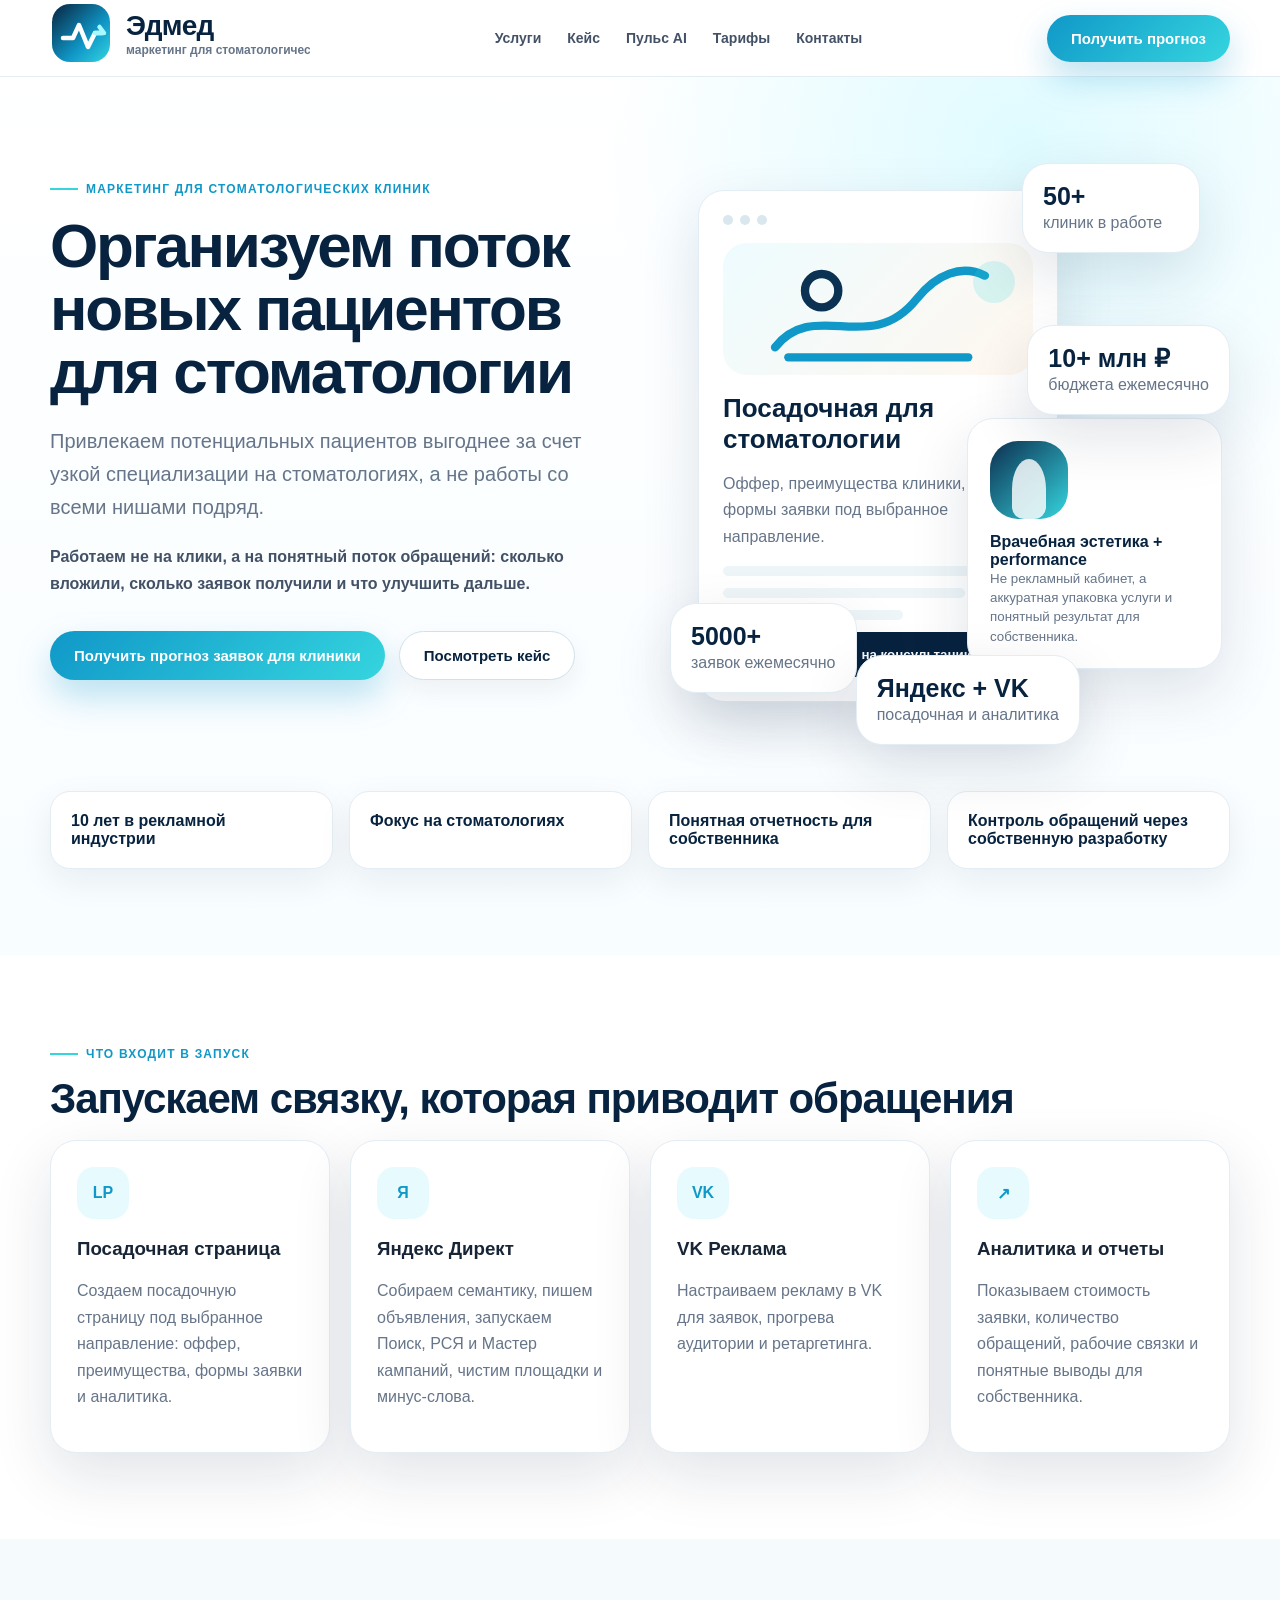
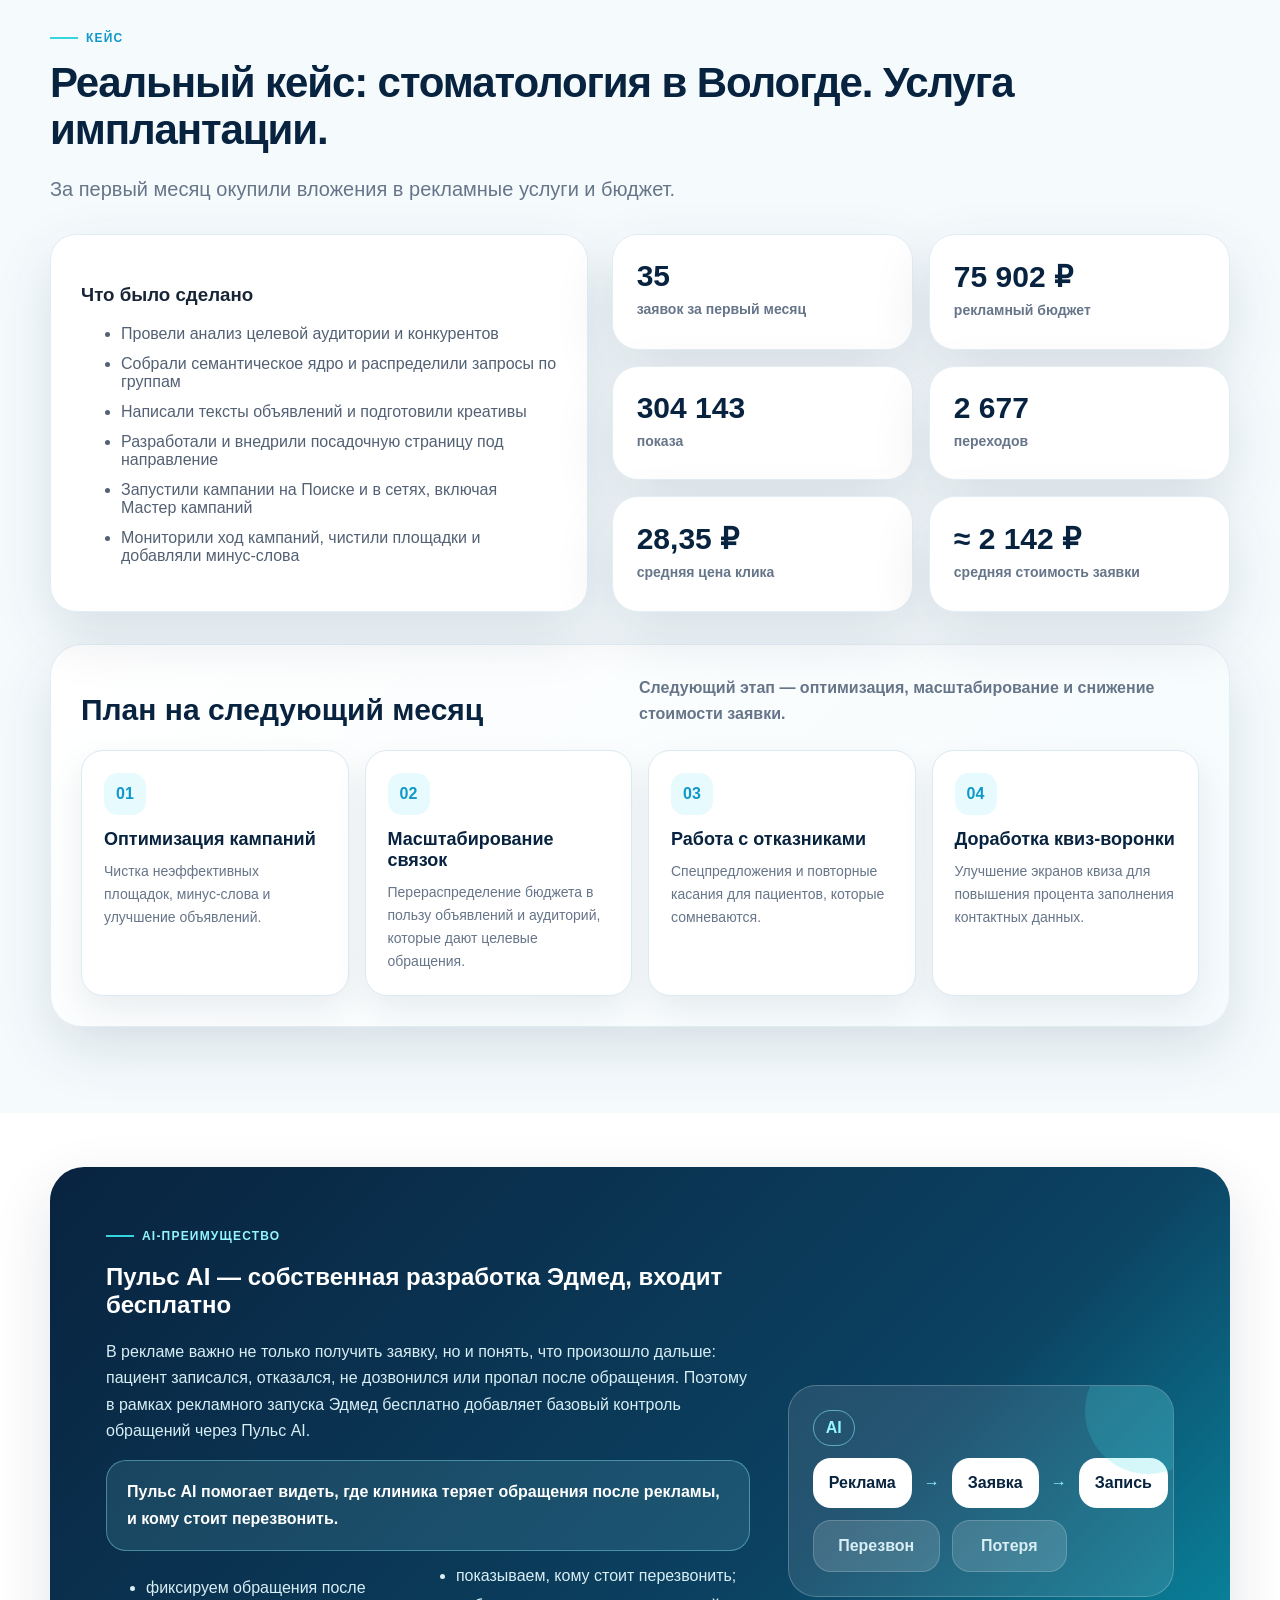
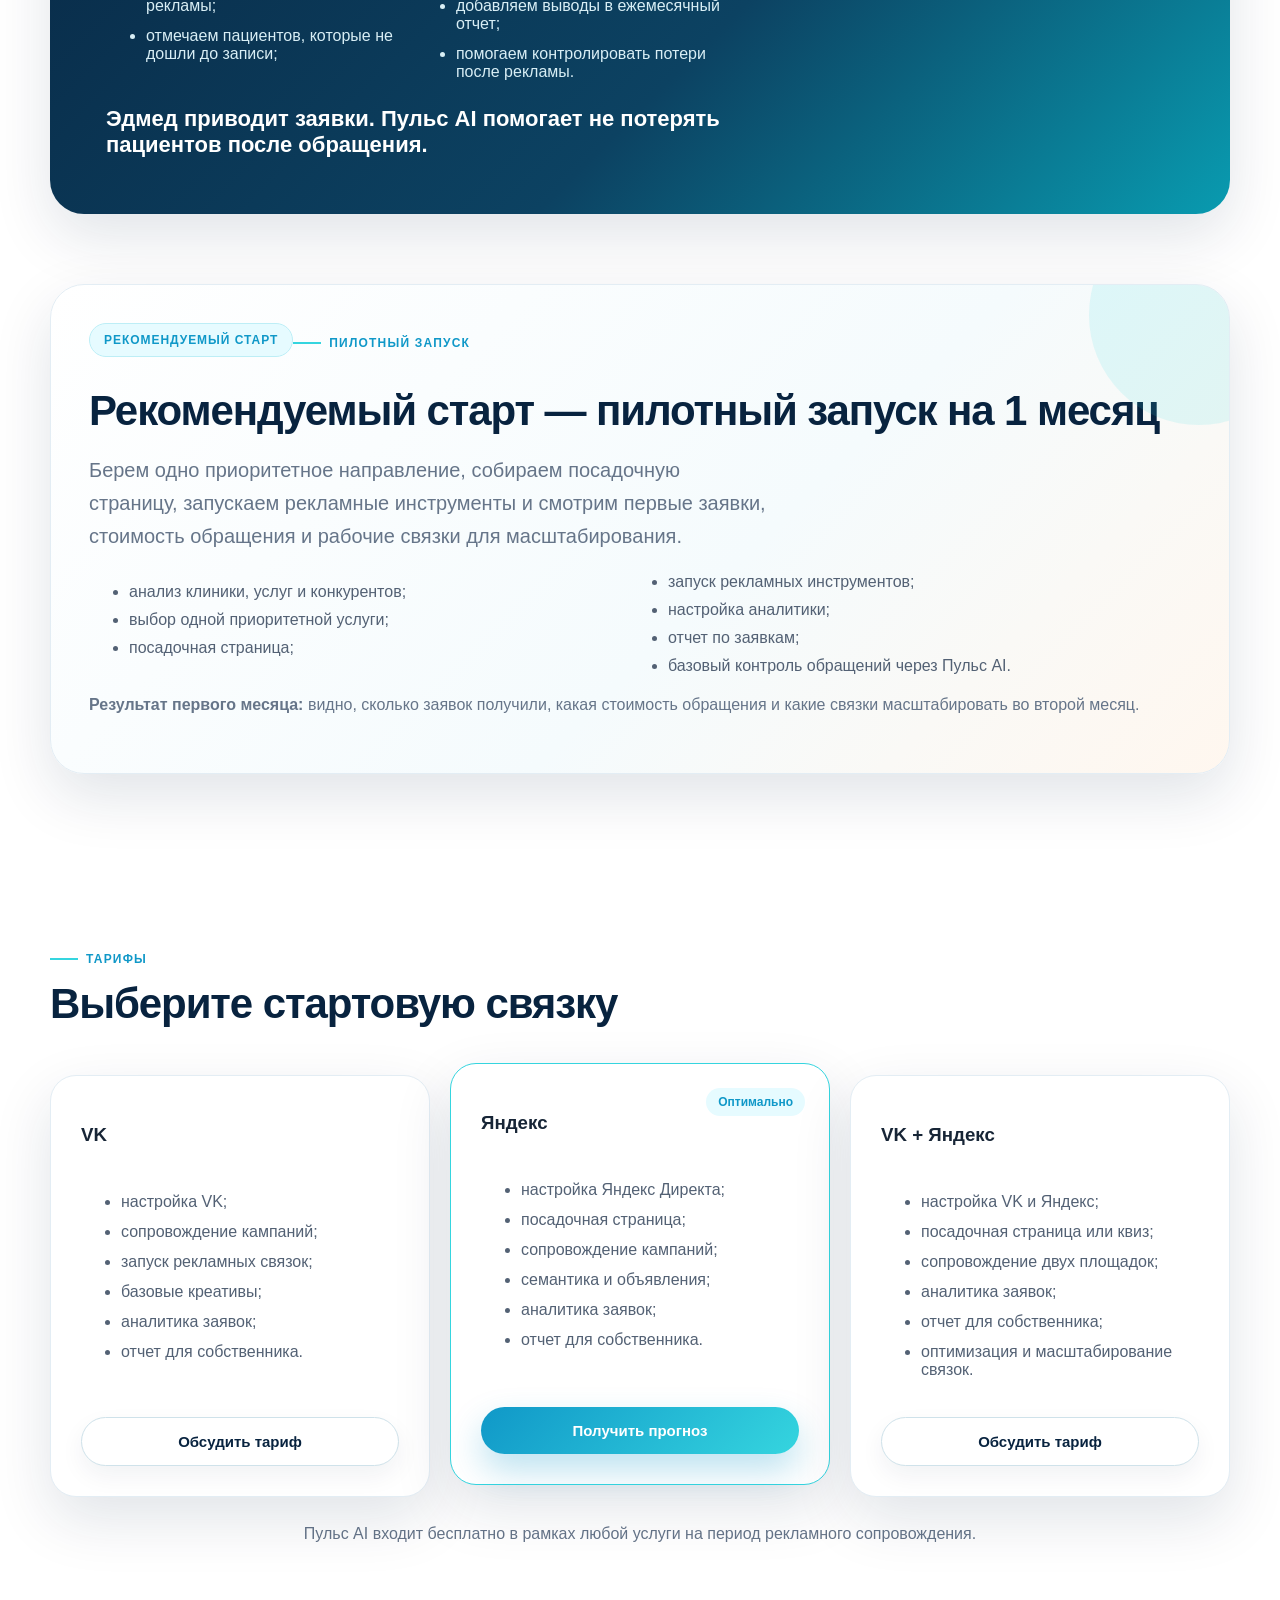
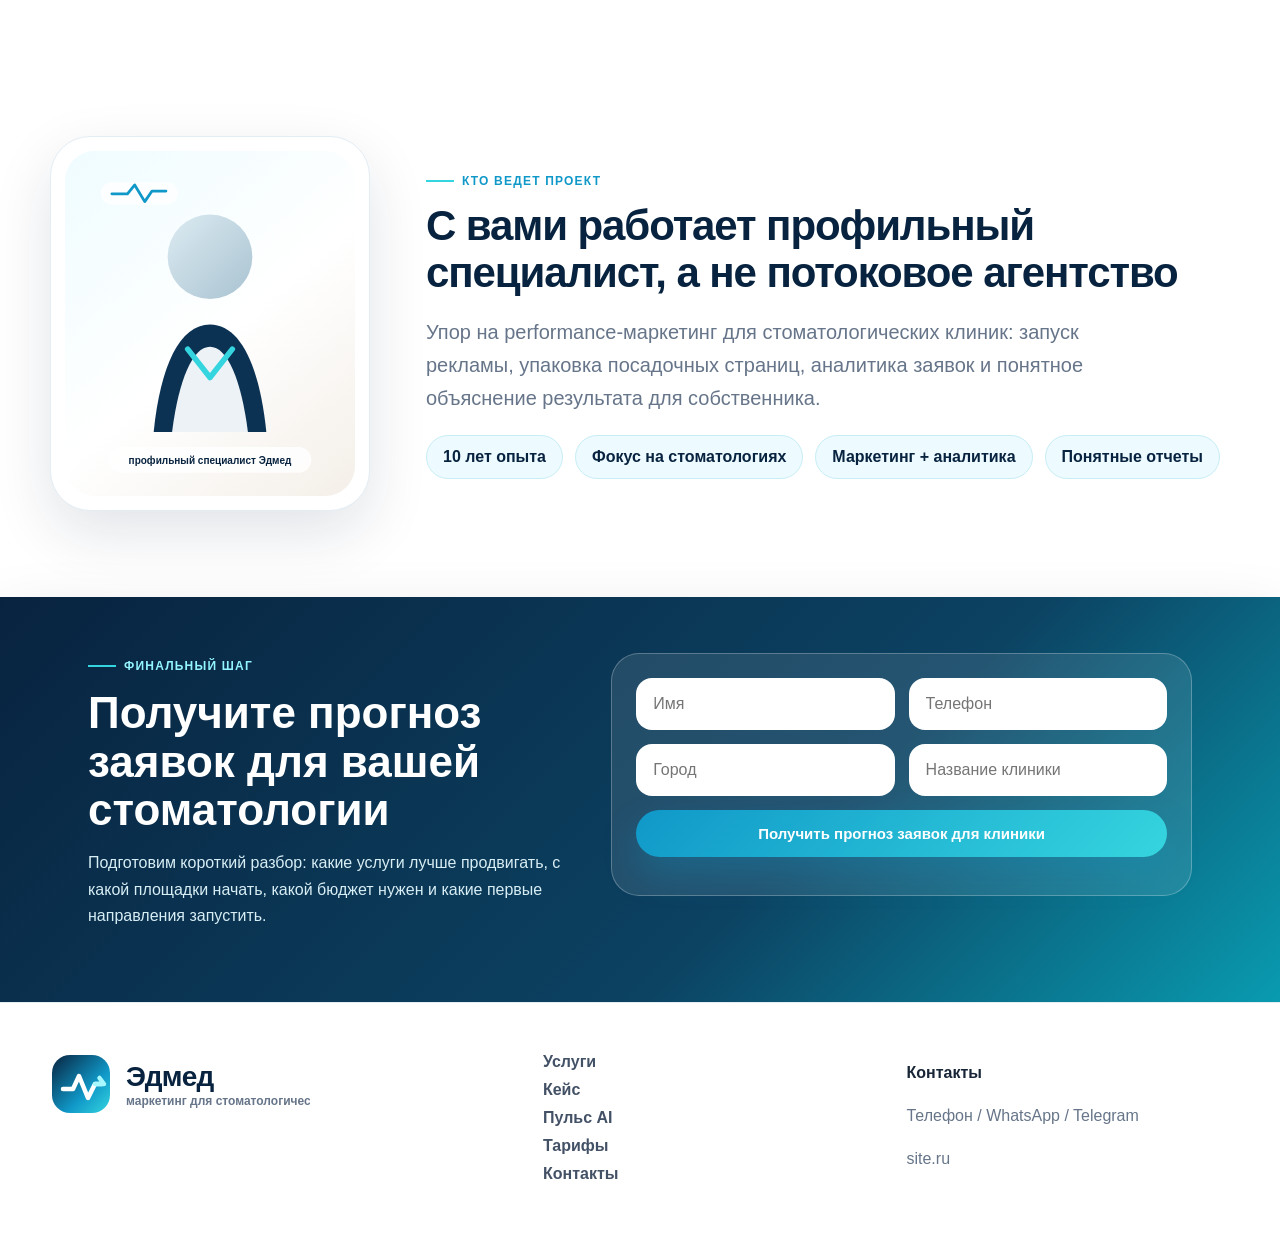
==== commit 5ea5c5b1: "Update Edmed landing page content and visuals" ====
--- a/index.html
+++ b/index.html
@@ -15,8 +15,7 @@
 <header class="site-header">
   <div class="container header-inner">
     <a class="logo" href="#top" aria-label="Эдмед">
-      <span class="logo-mark" aria-hidden="true"><svg viewBox="0 0 48 48"><path d="M7 28h8l5-12 8 20 5-13h8"/><path d="M34 23l7 0-4-5"/></svg></span>
-      <span><b>Эдмед</b><small>маркетинг для медицинских клиник</small></span>
+      <img class="logo-img" src="assets/logo-edmed.svg" alt="Эдмед — маркетинг для стоматологических клиник">
     </a>
     <nav class="nav" id="nav" aria-label="Основное меню">
       <a href="#services">Услуги</a><a href="#case">Кейс</a><a href="#pulse">Пульс AI</a><a href="#pricing">Тарифы</a><a href="#contacts">Контакты</a>
@@ -31,7 +30,7 @@
       <div class="hero-copy">
         <span class="eyebrow">маркетинг для стоматологических клиник</span>
         <h1>Организуем поток новых пациентов для стоматологии</h1>
-        <p class="lead">Привлекаем потенциальных пациентов выгоднее за счет узкой специализации, а не работы со всеми подряд</p>
+        <p class="lead">Привлекаем потенциальных пациентов выгоднее за счет узкой специализации на стоматологиях, а не работы со всеми нишами подряд.</p>
         <p class="trust-note">Работаем не на клики, а на понятный поток обращений: сколько вложили, сколько заявок получили и что улучшить дальше.</p>
         <div class="hero-actions"><a class="btn btn-primary" href="#forecast">Получить прогноз заявок для клиники</a><a class="btn btn-secondary" href="#case">Посмотреть кейс</a></div>
       </div>
@@ -45,7 +44,7 @@
         <div class="metric-card m1"><b>50+</b><span>клиник в работе</span></div>
         <div class="metric-card m2"><b>10+ млн ₽</b><span>бюджета ежемесячно</span></div>
         <div class="metric-card m3"><b>5000+</b><span>заявок ежемесячно</span></div>
-        <div class="metric-card m4"><b>35</b><span>заявок в кейсе</span></div>
+        <div class="metric-card m4"><b>Яндекс + VK</b><span>посадочная и аналитика</span></div>
       </div>
     </div>
     <div class="container benefits"><div>10 лет в рекламной индустрии</div><div>Фокус на стоматологиях</div><div>Понятная отчетность для собственника</div><div>Контроль обращений через собственную разработку</div></div>
@@ -58,19 +57,19 @@
     <article class="service-card"><i>↗</i><h3>Аналитика и отчеты</h3><p>Показываем стоимость заявки, количество обращений, рабочие связки и понятные выводы для собственника.</p></article>
   </div></section>
 
-  <section class="case section-pad" id="case"><div class="container"><span class="eyebrow">Кейс</span><h2 class="section-title">Реальный кейс: Услуга имплантации в г. Вологда</h2><p class="section-lead">За первый месяц окупили вложения в рекламные услуги и бюджет.</p><div class="case-grid"><article class="case-work"><h3>Что было сделано</h3><ul><li>Провели анализ целевой аудитории и конкурентов</li><li>Собрали семантическое ядро и распределили запросы по группам</li><li>Написали тексты объявлений и подготовили креативы</li><li>Разработали и внедрили посадочную страницу под направление</li><li>Запустили кампании на Поиске и в сетях, включая Мастер кампаний</li><li>Мониторили ход кампаний, чистили площадки и добавляли минус-слова</li></ul></article><div class="case-results"><div>35 <span>заявок за первый месяц</span></div><div>75 902 ₽ <span>рекламный бюджет</span></div><div>304 143 <span>показа</span></div><div>2 677 <span>переходов</span></div><div>28,35 ₽ <span>средняя цена клика</span></div><div>≈ 2 142 ₽ <span>средняя стоимость заявки</span></div></div></div><div class="next-plan"><h3>План на следующий месяц</h3><ul><li>Оптимизация кампаний</li><li>Масштабирование успешных связок</li><li>Работа с отказниками</li><li>Доработка квиз-воронки</li></ul></div></div></section>
+  <section class="case section-pad" id="case"><div class="container"><span class="eyebrow">Кейс</span><h2 class="section-title">Реальный кейс: стоматология в Вологде. Услуга имплантации.</h2><p class="section-lead">За первый месяц окупили вложения в рекламные услуги и бюджет.</p><div class="case-grid"><article class="case-work"><h3>Что было сделано</h3><ul><li>Провели анализ целевой аудитории и конкурентов</li><li>Собрали семантическое ядро и распределили запросы по группам</li><li>Написали тексты объявлений и подготовили креативы</li><li>Разработали и внедрили посадочную страницу под направление</li><li>Запустили кампании на Поиске и в сетях, включая Мастер кампаний</li><li>Мониторили ход кампаний, чистили площадки и добавляли минус-слова</li></ul></article><div class="case-results"><div>35 <span>заявок за первый месяц</span></div><div>75 902 ₽ <span>рекламный бюджет</span></div><div>304 143 <span>показа</span></div><div>2 677 <span>переходов</span></div><div>28,35 ₽ <span>средняя цена клика</span></div><div>≈ 2 142 ₽ <span>средняя стоимость заявки</span></div></div></div><div class="next-plan"><div class="next-plan-head"><h3>План на следующий месяц</h3><p>Следующий этап — оптимизация, масштабирование и снижение стоимости заявки.</p></div><div class="next-plan-grid"><article><span>01</span><h4>Оптимизация кампаний</h4><p>Чистка неэффективных площадок, минус-слова и улучшение объявлений.</p></article><article><span>02</span><h4>Масштабирование связок</h4><p>Перераспределение бюджета в пользу объявлений и аудиторий, которые дают целевые обращения.</p></article><article><span>03</span><h4>Работа с отказниками</h4><p>Спецпредложения и повторные касания для пациентов, которые сомневаются.</p></article><article><span>04</span><h4>Доработка квиз-воронки</h4><p>Улучшение экранов квиза для повышения процента заполнения контактных данных.</p></article></div></div></div></section>
 
-  <section class="container pulse-bonus" id="pulse"><div><span class="eyebrow light">AI-преимущество</span><h2>AI Отдел контроля качества «Пульс AI» абсолютно бесплатно!</h2><p>В рекламе важно не только получить заявку, но и понять, что произошло дальше: пациент записался, отказался, не дозвонился или пропал после обращения. Поэтому в рамках рекламного запуска Эдмед добавляет базовый контроль обращений. Это наша собственная разработка на базе искусственного интеллекта. Предоставляем доступ к дашборду, в котором искусственный интеллект следит за качеством обработки заявок администраторами и даёт рекомендации к действию. Теперь не нужно слушать звонки, робот сделает это за вас!</p><ul><li>фиксируем обращения после рекламы;</li><li>отмечаем пациентов, которые не дошли до записи;</li><li>показываем, кому стоит перезвонить;</li><li>добавляем выводы в ежемесячный отчет;</li><li>помогаем контролировать потери после рекламы.</li></ul><b>Эдмед приводит заявки. «Пульс AI» помогает не потерять пациентов после обращения.</b></div><div class="pulse-scheme" aria-label="Схема контроля обращений"><span>AI</span><div>Реклама</div><i>→</i><div>Заявка</div><i>→</i><div>Запись</div><div class="muted-step">Перезвон</div><div class="muted-step">Потеря</div></div></section>
+  <section class="container pulse-bonus" id="pulse"><div><span class="eyebrow light">AI-преимущество</span><h2>Пульс AI — собственная разработка Эдмед, входит бесплатно</h2><p>В рекламе важно не только получить заявку, но и понять, что произошло дальше: пациент записался, отказался, не дозвонился или пропал после обращения. Поэтому в рамках рекламного запуска Эдмед бесплатно добавляет базовый контроль обращений через Пульс AI.</p><p class="pulse-highlight">Пульс AI помогает видеть, где клиника теряет обращения после рекламы, и кому стоит перезвонить.</p><ul><li>фиксируем обращения после рекламы;</li><li>отмечаем пациентов, которые не дошли до записи;</li><li>показываем, кому стоит перезвонить;</li><li>добавляем выводы в ежемесячный отчет;</li><li>помогаем контролировать потери после рекламы.</li></ul><b>Эдмед приводит заявки. Пульс AI помогает не потерять пациентов после обращения.</b></div><div class="pulse-scheme" aria-label="Схема контроля обращений"><span>AI</span><div>Реклама</div><i>→</i><div>Заявка</div><i>→</i><div>Запись</div><div class="muted-step">Перезвон</div><div class="muted-step">Потеря</div></div></section>
 
-  <section class="container section-pad pilot"><div><span class="eyebrow">Пилотный запуск</span><h2 class="section-title">Предлагаем начать с Пилотного запуска на 1 месяц</h2><ul><li>анализ клиники, услуг и конкурентов;</li><li>выбор одной приоритетной услуги;</li><li>посадочная страница;</li><li>запуск рекламных инструментов;</li><li>настройка аналитики;</li><li>отчет по заявкам;</li><li>базовый контроль обращений через Пульс AI.</li></ul><p><b>Результат первого месяца:</b> видно, сколько заявок получили, какая стоимость обращения и какие связки масштабировать во второй месяц.</p></div></section>
+  <section class="container section-pad pilot"><div><span class="pilot-badge">Рекомендуемый старт</span><span class="eyebrow">Пилотный запуск</span><h2 class="section-title">Рекомендуемый старт — пилотный запуск на 1 месяц</h2><p class="section-lead">Берем одно приоритетное направление, собираем посадочную страницу, запускаем рекламные инструменты и смотрим первые заявки, стоимость обращения и рабочие связки для масштабирования.</p><ul><li>анализ клиники, услуг и конкурентов;</li><li>выбор одной приоритетной услуги;</li><li>посадочная страница;</li><li>запуск рекламных инструментов;</li><li>настройка аналитики;</li><li>отчет по заявкам;</li><li>базовый контроль обращений через Пульс AI.</li></ul><p><b>Результат первого месяца:</b> видно, сколько заявок получили, какая стоимость обращения и какие связки масштабировать во второй месяц.</p></div></section>
 
   <section class="container section-pad" id="pricing"><span class="eyebrow">Тарифы</span><h2 class="section-title">Выберите стартовую связку</h2><div class="pricing"><article><h3>VK</h3><ul><li>настройка VK;</li><li>сопровождение кампаний;</li><li>запуск рекламных связок;</li><li>базовые креативы;</li><li>аналитика заявок;</li><li>отчет для собственника.</li></ul><a class="btn btn-secondary" href="#forecast">Обсудить тариф</a></article><article class="featured"><span>Оптимально</span><h3>Яндекс</h3><ul><li>настройка Яндекс Директа;</li><li>посадочная страница;</li><li>сопровождение кампаний;</li><li>семантика и объявления;</li><li>аналитика заявок;</li><li>отчет для собственника.</li></ul><a class="btn btn-primary" href="#forecast">Получить прогноз</a></article><article><h3>VK + Яндекс</h3><ul><li>настройка VK и Яндекс;</li><li>посадочная страница или квиз;</li><li>сопровождение двух площадок;</li><li>аналитика заявок;</li><li>отчет для собственника;</li><li>оптимизация и масштабирование связок.</li></ul><a class="btn btn-secondary" href="#forecast">Обсудить тариф</a></article></div><p class="under-price">Пульс AI входит бесплатно в рамках любой услуги на период рекламного сопровождения.</p></section>
 
-  <section class="container expert section-pad"><div class="expert-visual"><span>10</span><small>лет опыта</small></div><div><span class="eyebrow">Кто ведет проект</span><h2 class="section-title">С вами работает профильный специалист, а не потоковое агентство</h2><p class="section-lead">Упор на performance-маркетинг для стоматологических клиник: запуск рекламы, упаковка посадочных страниц, аналитика заявок и понятное объяснение результата для собственника.</p><div class="expert-tags"><b>10 лет опыта</b><b>Фокус на стоматологиях</b><b>Маркетинг + аналитика</b><b>Понятные отчеты</b></div></div></section>
+  <section class="container expert section-pad"><div class="expert-photo"><!-- Заменить на реальное фото специалиста: /assets/expert.jpg --><img src="assets/expert-placeholder.svg" alt="Профильный специалист Эдмед"></div><div><span class="eyebrow">Кто ведет проект</span><h2 class="section-title">С вами работает профильный специалист, а не потоковое агентство</h2><p class="section-lead">Упор на performance-маркетинг для стоматологических клиник: запуск рекламы, упаковка посадочных страниц, аналитика заявок и понятное объяснение результата для собственника.</p><div class="expert-tags"><b>10 лет опыта</b><b>Фокус на стоматологиях</b><b>Маркетинг + аналитика</b><b>Понятные отчеты</b></div></div></section>
 
   <section class="forecast" id="forecast"><div class="container forecast-grid"><div><span class="eyebrow light">Финальный шаг</span><h2>Получите прогноз заявок для вашей стоматологии</h2><p>Подготовим короткий разбор: какие услуги лучше продвигать, с какой площадки начать, какой бюджет нужен и какие первые направления запустить.</p></div><form id="leadForm" class="lead-form"><input name="name" required placeholder="Имя"><input name="phone" required placeholder="Телефон"><input name="city" placeholder="Город"><input name="clinic" placeholder="Название клиники"><input type="text" name="website" class="hp" tabindex="-1" autocomplete="off"><button class="btn btn-primary" type="submit">Получить прогноз заявок для клиники</button><div class="form-message" id="formMessage" role="status"></div></form></div></section>
 </main>
-<footer class="footer" id="contacts"><div class="container footer-grid"><div><a class="logo" href="#top"><span class="logo-mark" aria-hidden="true"><svg viewBox="0 0 48 48"><path d="M7 28h8l5-12 8 20 5-13h8"/><path d="M34 23l7 0-4-5"/></svg></span><span><b>Эдмед</b><small>маркетинг для стоматологических клиник</small></span></a></div><nav><a href="#services">Услуги</a><a href="#case">Кейс</a><a href="#pulse">Пульс AI</a><a href="#pricing">Тарифы</a><a href="#contacts">Контакты</a></nav><div><h4>Контакты</h4><p>Телефон / WhatsApp / Telegram</p><p>site.ru</p></div></div></footer>
+<footer class="footer" id="contacts"><div class="container footer-grid"><div><a class="logo" href="#top"><img class="logo-img" src="assets/logo-edmed.svg" alt="Эдмед — маркетинг для стоматологических клиник"></a></div><nav><a href="#services">Услуги</a><a href="#case">Кейс</a><a href="#pulse">Пульс AI</a><a href="#pricing">Тарифы</a><a href="#contacts">Контакты</a></nav><div><h4>Контакты</h4><p>Телефон / WhatsApp / Telegram</p><p>site.ru</p></div></div></footer>
 <script src="script.js"></script>
 </body>
 </html>
--- a/styles.css
+++ b/styles.css
@@ -164,3 +164,22 @@
 .footer-grid{gap:16px}
 }
 
+
+.logo-img{display:block;width:260px;max-width:100%;height:auto}
+.next-plan{margin-top:32px;background:linear-gradient(135deg,#ffffff,#f5fbfd);border:1px solid var(--line);border-radius:32px;box-shadow:var(--shadow);padding:30px}
+.next-plan-head{display:flex;align-items:flex-end;justify-content:space-between;gap:24px;margin-bottom:22px}
+.next-plan h3{font-size:30px;line-height:1.15;color:var(--ink);margin:0}
+.next-plan-head p{max-width:560px;margin:0;font-weight:700}
+.next-plan-grid{display:grid;grid-template-columns:repeat(4,1fr);gap:16px}
+.next-plan-grid article{background:#fff;border:1px solid #dceaf1;border-radius:22px;box-shadow:0 14px 34px rgba(8,35,63,.08);padding:22px}
+.next-plan-grid span{display:inline-grid;place-items:center;width:42px;height:42px;border-radius:14px;background:#e7fbff;color:var(--blue);font-weight:900;margin-bottom:14px}
+.next-plan-grid h4{color:var(--ink);font-size:18px;margin:0 0 10px}.next-plan-grid p{margin:0;font-size:14px}
+.pulse-highlight{background:rgba(147,245,255,.12);border:1px solid rgba(147,245,255,.38);border-radius:20px;padding:18px 20px;color:#fff!important;font-weight:900}
+.pulse-scheme{position:relative;overflow:hidden}.pulse-scheme:before{content:"";position:absolute;right:-38px;top:-38px;width:126px;height:126px;border-radius:50%;background:rgba(53,213,223,.2)}
+.pilot>div{background:linear-gradient(135deg,#ffffff 0%,#f5fbfd 58%,#fff7ef 100%);position:relative;overflow:hidden}.pilot>div:after{content:"";position:absolute;right:-80px;top:-80px;width:220px;height:220px;border-radius:50%;background:rgba(53,213,223,.13)}
+.pilot-badge{display:inline-flex;margin-bottom:16px;background:#e6fbff;color:var(--blue);border:1px solid #bdeef6;border-radius:999px;padding:9px 14px;font-size:12px;font-weight:900;text-transform:uppercase;letter-spacing:.08em}
+#pricing .pricing{margin-top:48px}
+.expert-photo{border-radius:40px;background:#fff;border:1px solid var(--line);box-shadow:var(--shadow);padding:14px;overflow:hidden}.expert-photo img{display:block;width:100%;height:auto;border-radius:30px}
+
+@media(max-width:1199px){.next-plan-grid{grid-template-columns:repeat(2,1fr)}#pricing .pricing{margin-top:38px}.logo-img{width:238px}}
+@media(max-width:767px){.logo-img{width:162px}.next-plan{padding:22px 16px;border-radius:24px}.next-plan-head{display:block}.next-plan h3{font-size:25px;margin-bottom:10px}.next-plan-grid{grid-template-columns:1fr}#pricing .pricing{margin-top:32px}.expert-photo{border-radius:28px;padding:10px}.expert-photo img{border-radius:22px}}
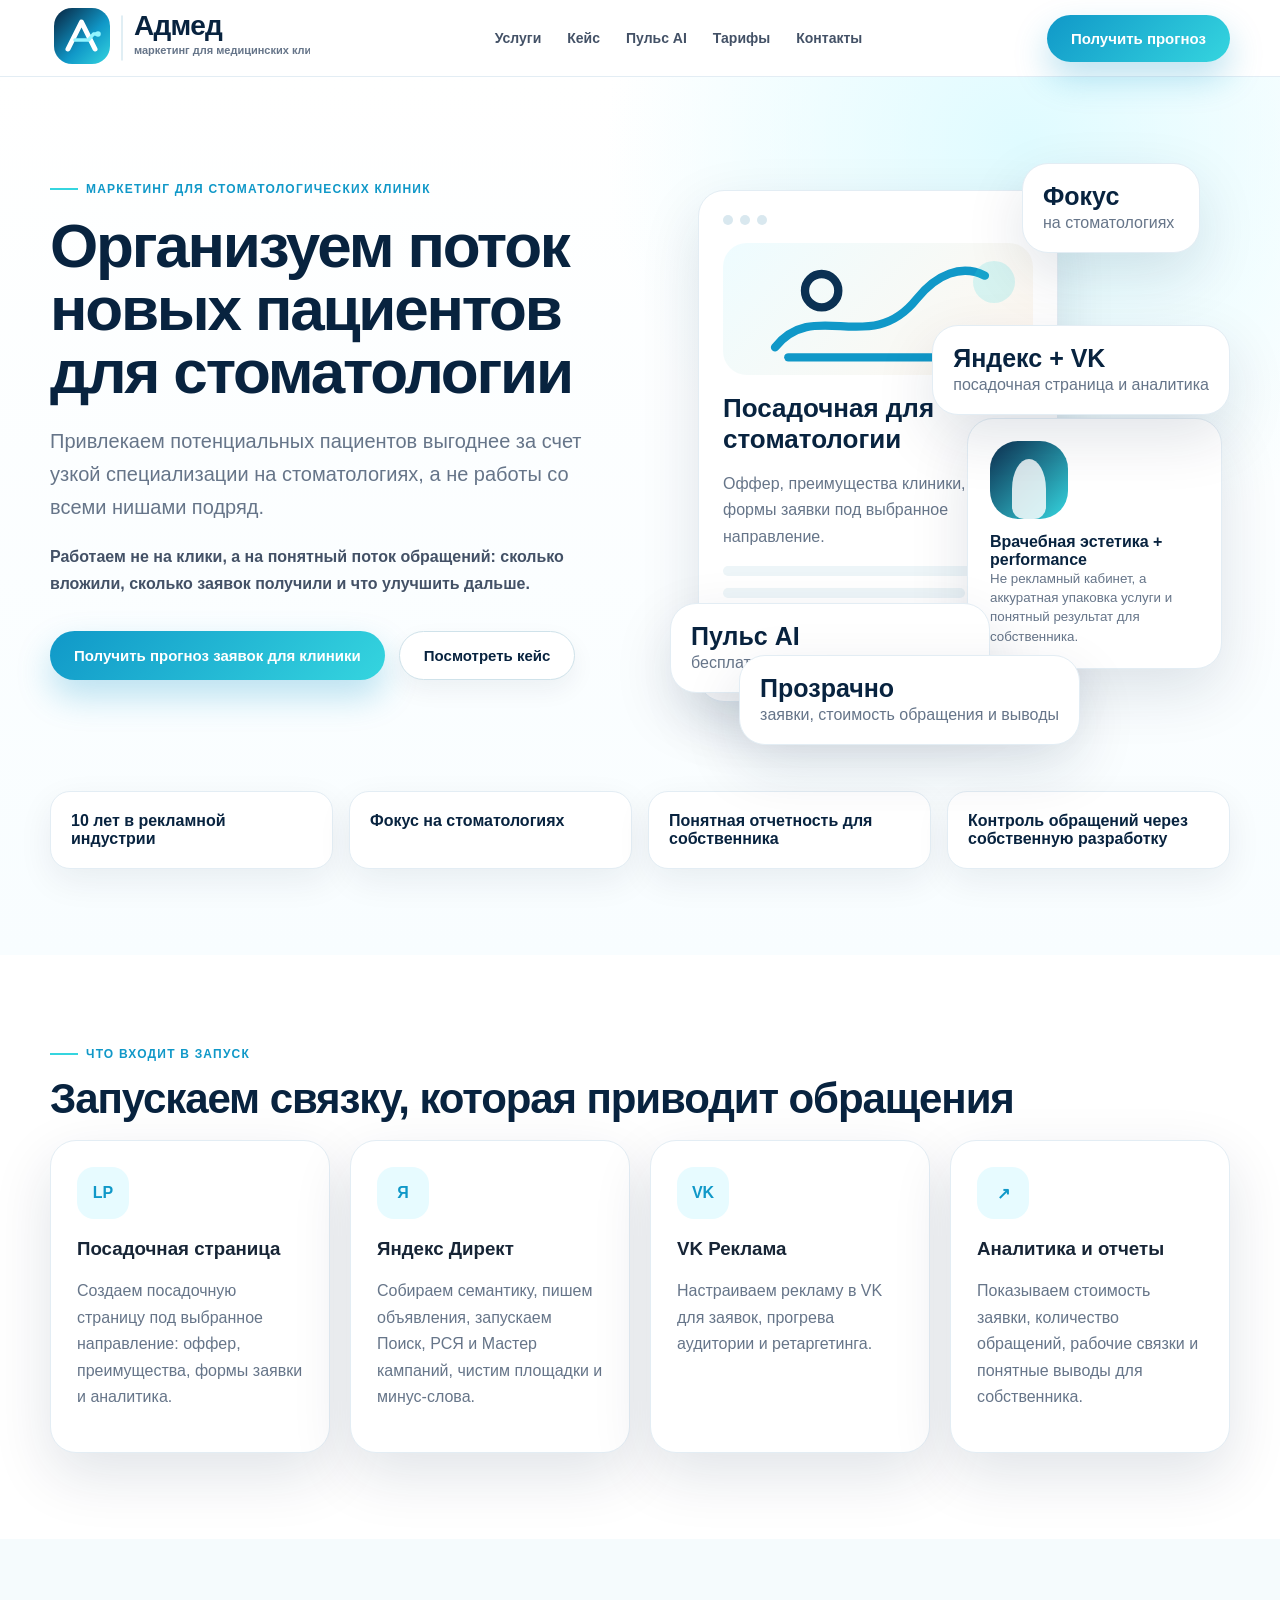
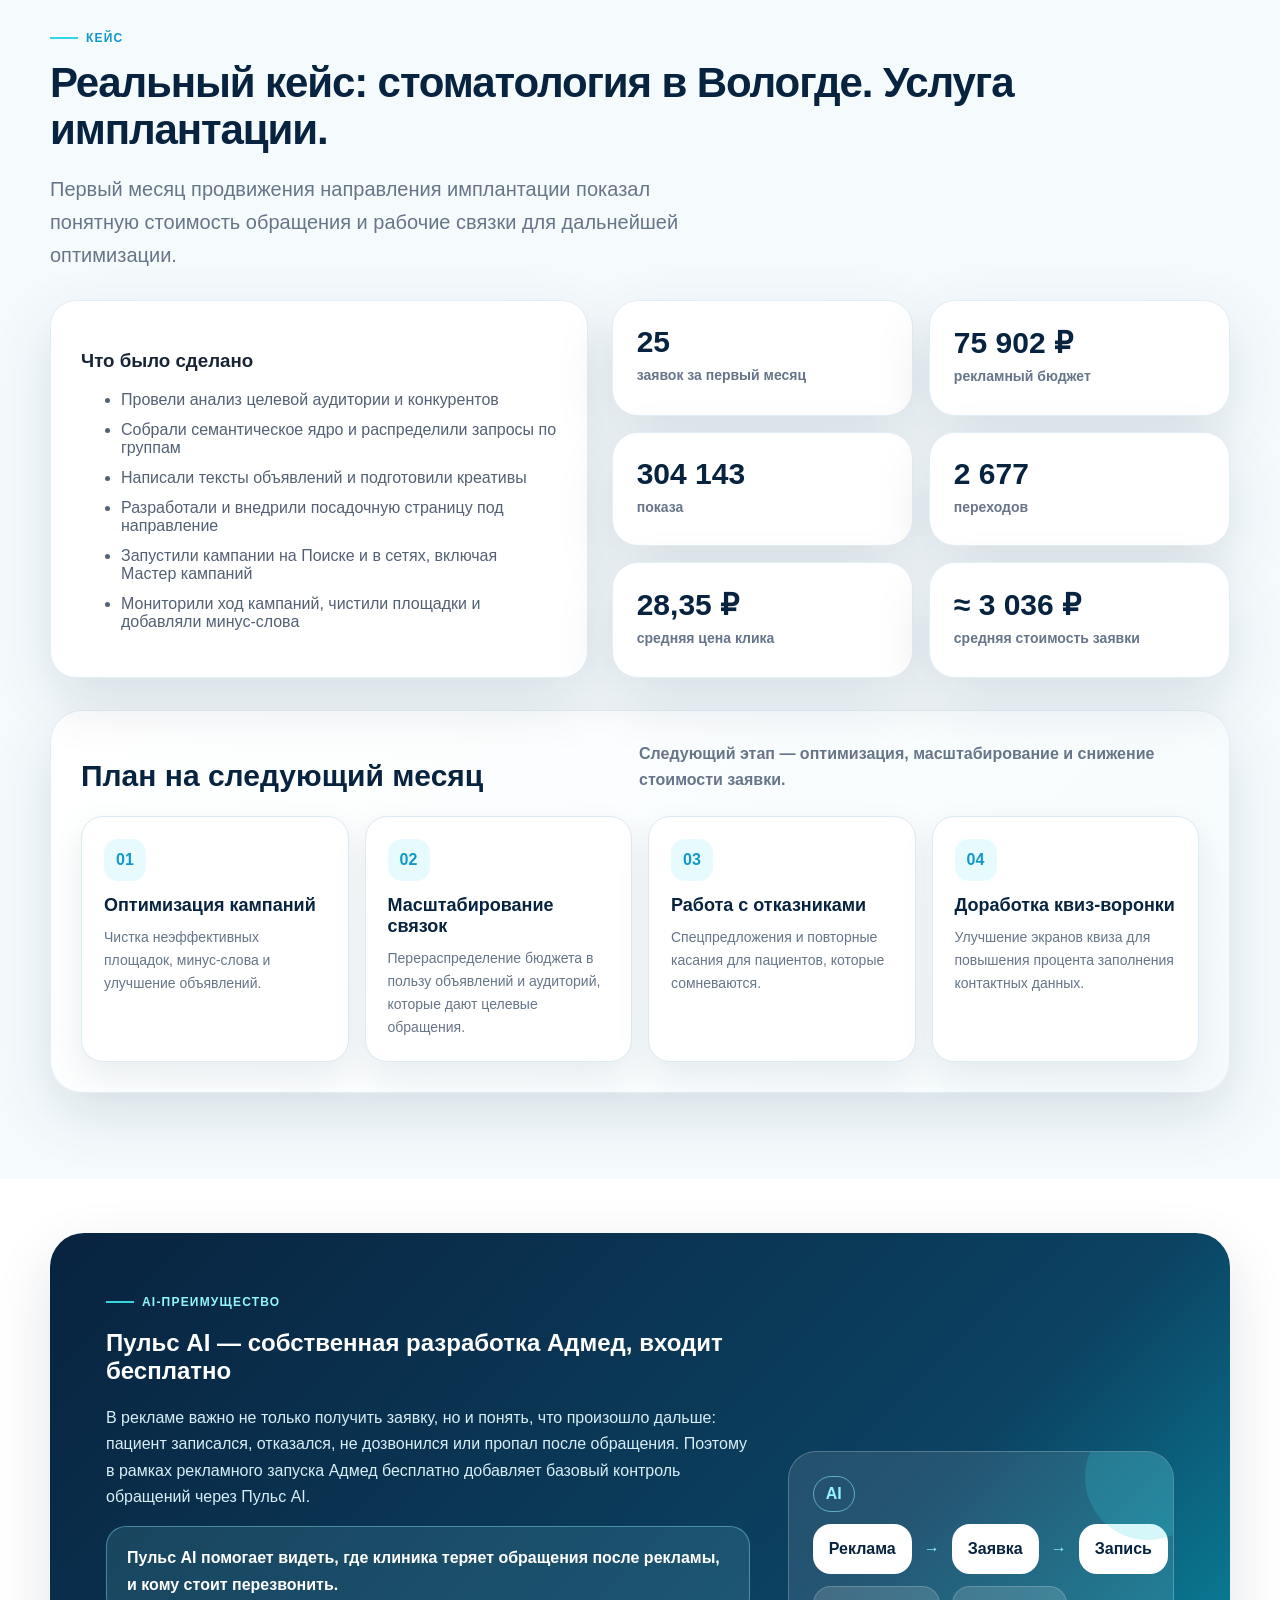
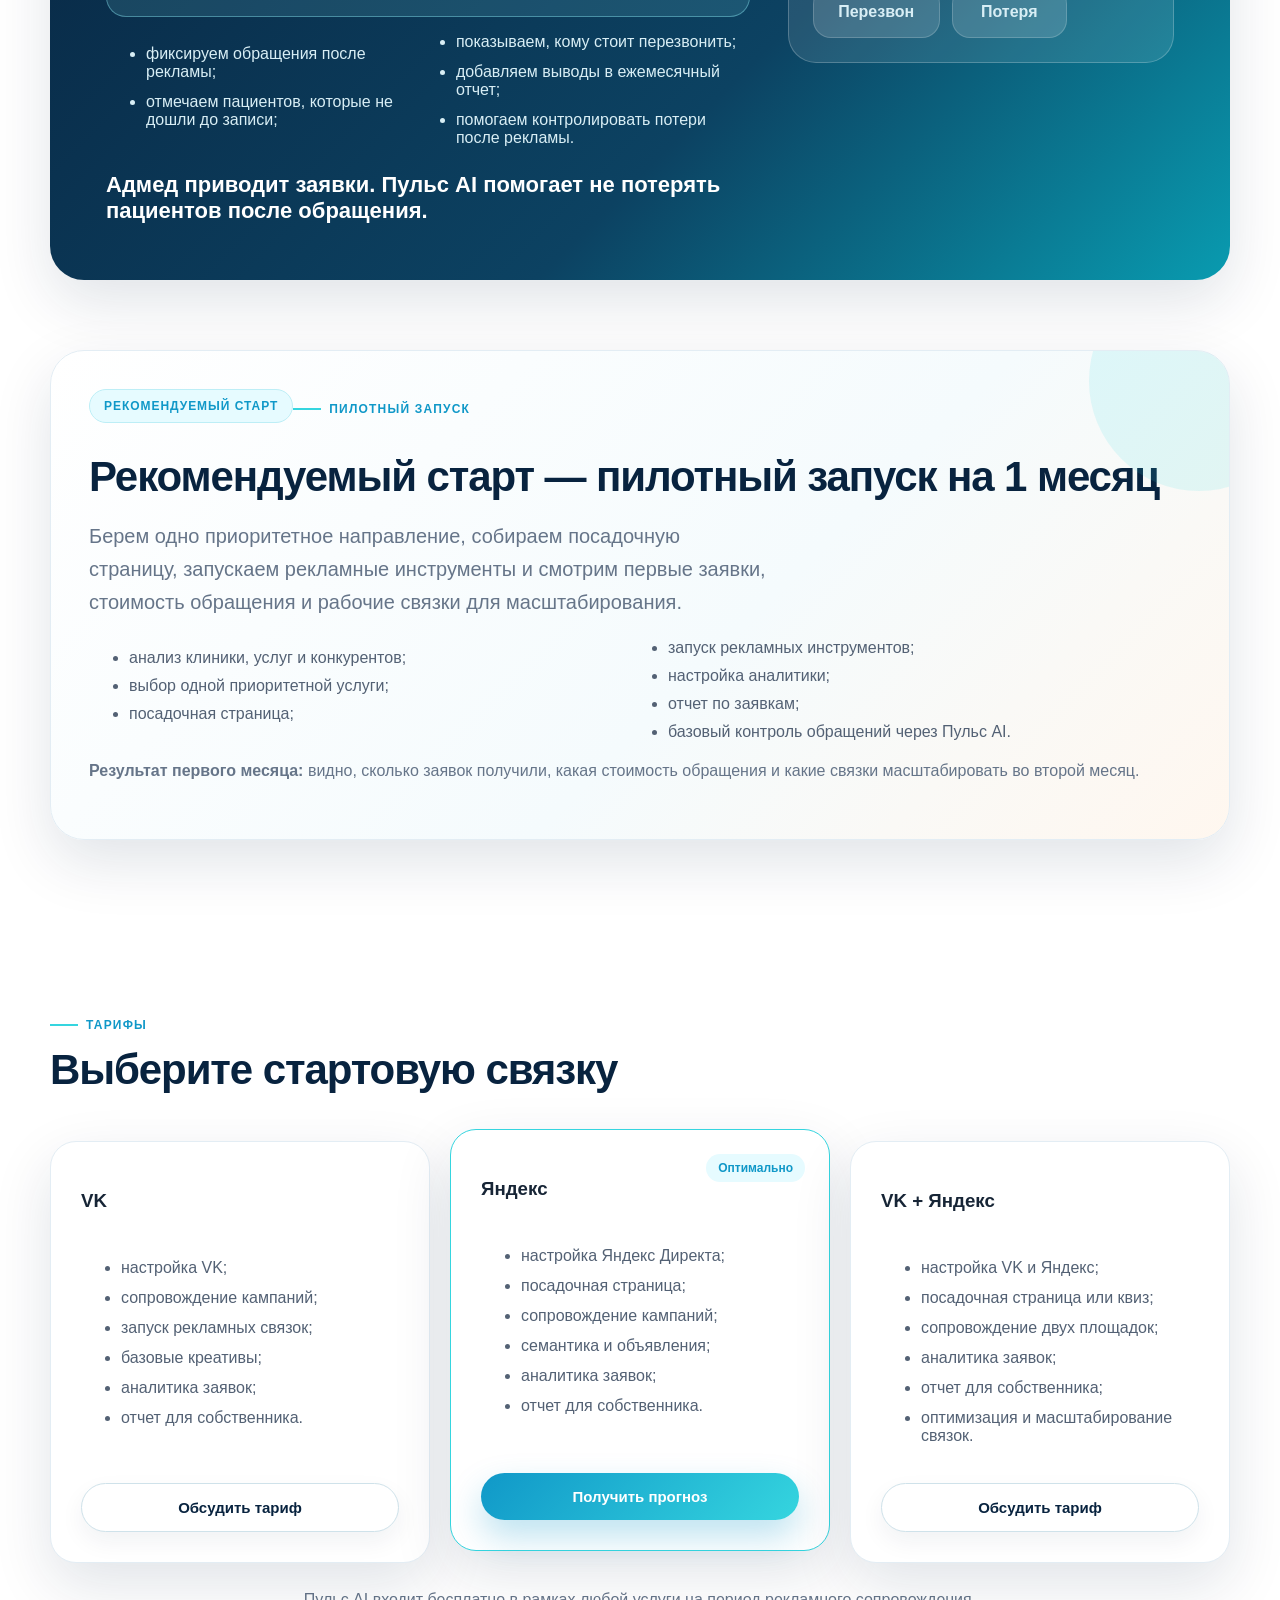
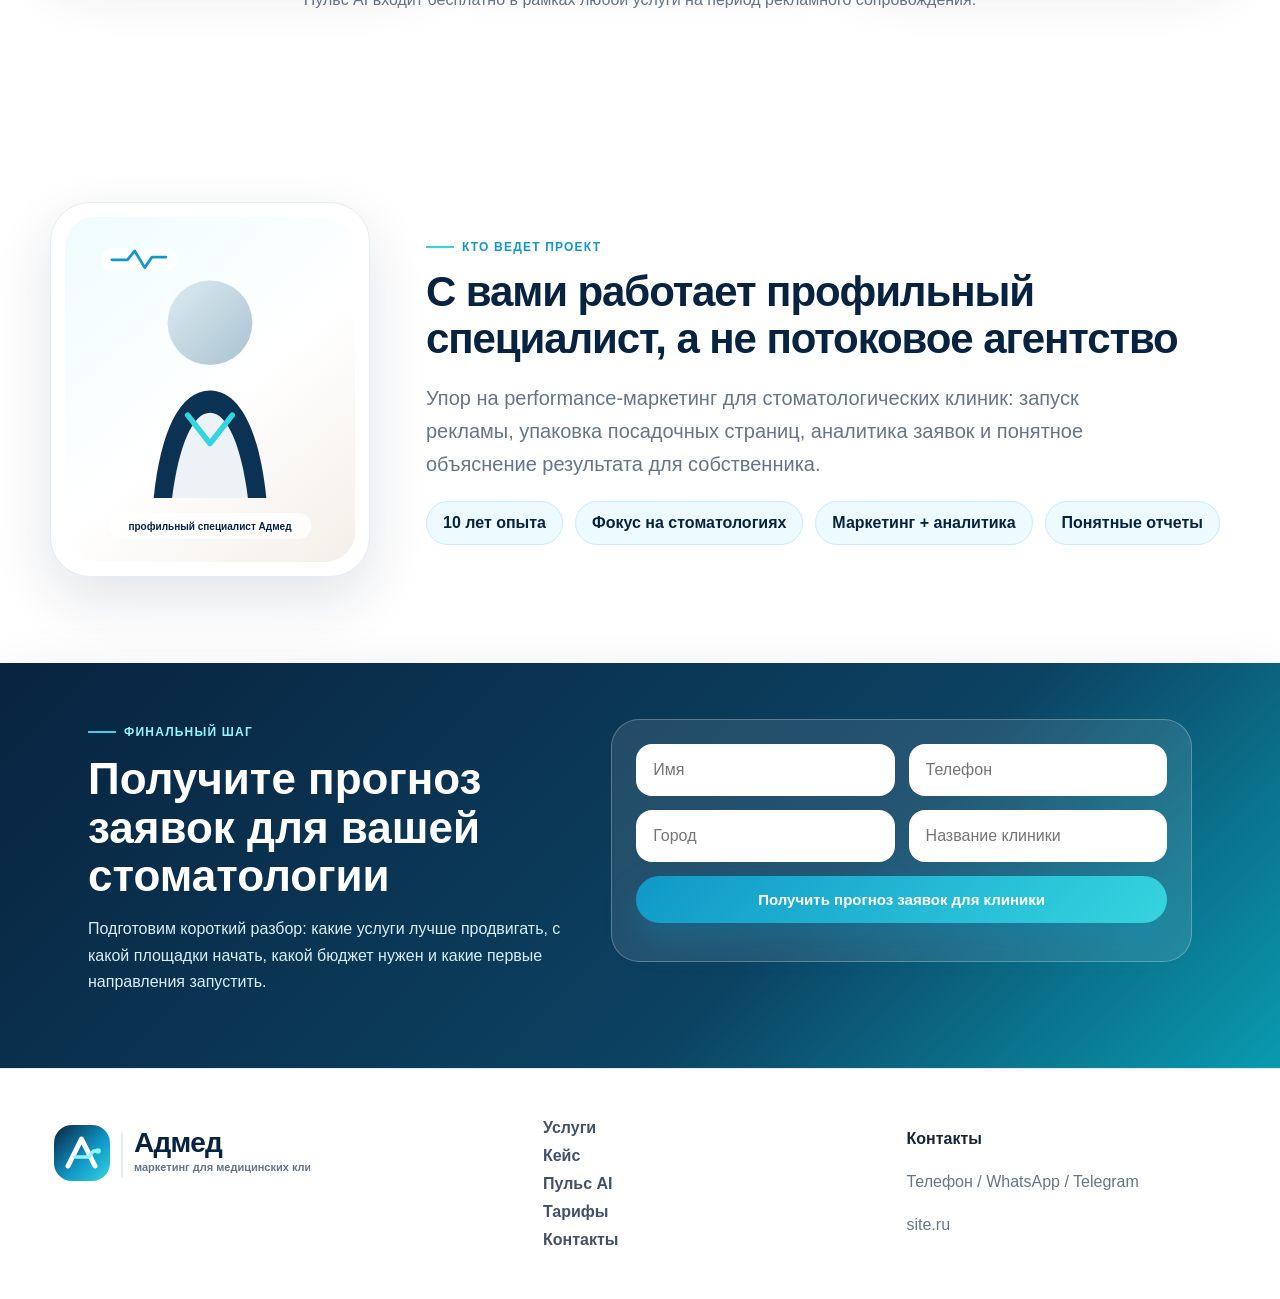
==== commit cedde176: "Rebrand landing to Admed" ====
--- a/index.html
+++ b/index.html
@@ -3,10 +3,10 @@
 <head>
   <meta charset="utf-8">
   <meta name="viewport" content="width=device-width, initial-scale=1">
-  <title>Эдмед — маркетинг и заявки для стоматологий</title>
-  <meta name="description" content="Запускаем посадочные страницы, Яндекс Директ и VK Рекламу для стоматологий. Аналитика заявок и базовый контроль обращений через Пульс.">
-  <meta property="og:title" content="Эдмед — увеличим поток заявок в вашу стоматологию">
-  <meta property="og:description" content="Посадочная страница или квиз, Яндекс Директ, VK Реклама, аналитика заявок и контроль обращений через Пульс.">
+  <title>Адмед — маркетинг и заявки для стоматологий</title>
+  <meta name="description" content="Запускаем посадочные страницы, Яндекс Директ и VK Рекламу для стоматологий. Аналитика заявок и базовый AI-контроль обращений через Пульс.">
+  <meta property="og:title" content="Адмед — увеличим поток заявок в вашу стоматологию">
+  <meta property="og:description" content="Посадочная страница, Яндекс Директ, VK Реклама, аналитика заявок и контроль обращений через Пульс AI.">
   <meta property="og:type" content="website">
   <link rel="icon" href="assets/favicon.svg" type="image/svg+xml">
   <link rel="stylesheet" href="styles.css">
@@ -14,8 +14,8 @@
 <body>
 <header class="site-header">
   <div class="container header-inner">
-    <a class="logo" href="#top" aria-label="Эдмед">
-      <img class="logo-img" src="assets/logo-edmed.svg" alt="Эдмед — маркетинг для стоматологических клиник">
+    <a class="logo" href="#top" aria-label="Адмед">
+      <img class="logo-img" src="assets/logo-admed.svg" alt="Адмед — маркетинг для медицинских клиник">
     </a>
     <nav class="nav" id="nav" aria-label="Основное меню">
       <a href="#services">Услуги</a><a href="#case">Кейс</a><a href="#pulse">Пульс AI</a><a href="#pricing">Тарифы</a><a href="#contacts">Контакты</a>
@@ -34,17 +34,17 @@
         <p class="trust-note">Работаем не на клики, а на понятный поток обращений: сколько вложили, сколько заявок получили и что улучшить дальше.</p>
         <div class="hero-actions"><a class="btn btn-primary" href="#forecast">Получить прогноз заявок для клиники</a><a class="btn btn-secondary" href="#case">Посмотреть кейс</a></div>
       </div>
-      <div class="marketing-collage" aria-label="Премиальная визуальная композиция Эдмед">
+      <div class="marketing-collage" aria-label="Премиальная визуальная композиция Адмед">
         <div class="landing-preview">
           <div class="preview-top"><span></span><span></span><span></span></div>
           <div class="clinic-visual" aria-hidden="true"><span></span><svg viewBox="0 0 160 90"><path d="M18 68C42 38 75 74 103 39c12-15 27-21 41-14"/><circle cx="46" cy="34" r="10"/><path d="M26 74h108"/></svg></div>
           <h3>Посадочная для стоматологии</h3><p>Оффер, преимущества клиники, квиз и формы заявки под выбранное направление.</p><div class="preview-lines"><i></i><i></i><i></i></div><button>Записаться на консультацию</button>
         </div>
         <div class="specialist-card"><div class="avatar"><span></span></div><b>Врачебная эстетика + performance</b><small>Не рекламный кабинет, а аккуратная упаковка услуги и понятный результат для собственника.</small></div>
-        <div class="metric-card m1"><b>50+</b><span>клиник в работе</span></div>
-        <div class="metric-card m2"><b>10+ млн ₽</b><span>бюджета ежемесячно</span></div>
-        <div class="metric-card m3"><b>5000+</b><span>заявок ежемесячно</span></div>
-        <div class="metric-card m4"><b>Яндекс + VK</b><span>посадочная и аналитика</span></div>
+        <div class="metric-card m1"><b>Фокус</b><span>на стоматологиях</span></div>
+        <div class="metric-card m2"><b>Яндекс + VK</b><span>посадочная страница и аналитика</span></div>
+        <div class="metric-card m3"><b>Пульс AI</b><span>бесплатно на период сопровождения</span></div>
+        <div class="metric-card m4"><b>Прозрачно</b><span>заявки, стоимость обращения и выводы</span></div>
       </div>
     </div>
     <div class="container benefits"><div>10 лет в рекламной индустрии</div><div>Фокус на стоматологиях</div><div>Понятная отчетность для собственника</div><div>Контроль обращений через собственную разработку</div></div>
@@ -57,19 +57,19 @@
     <article class="service-card"><i>↗</i><h3>Аналитика и отчеты</h3><p>Показываем стоимость заявки, количество обращений, рабочие связки и понятные выводы для собственника.</p></article>
   </div></section>
 
-  <section class="case section-pad" id="case"><div class="container"><span class="eyebrow">Кейс</span><h2 class="section-title">Реальный кейс: стоматология в Вологде. Услуга имплантации.</h2><p class="section-lead">За первый месяц окупили вложения в рекламные услуги и бюджет.</p><div class="case-grid"><article class="case-work"><h3>Что было сделано</h3><ul><li>Провели анализ целевой аудитории и конкурентов</li><li>Собрали семантическое ядро и распределили запросы по группам</li><li>Написали тексты объявлений и подготовили креативы</li><li>Разработали и внедрили посадочную страницу под направление</li><li>Запустили кампании на Поиске и в сетях, включая Мастер кампаний</li><li>Мониторили ход кампаний, чистили площадки и добавляли минус-слова</li></ul></article><div class="case-results"><div>35 <span>заявок за первый месяц</span></div><div>75 902 ₽ <span>рекламный бюджет</span></div><div>304 143 <span>показа</span></div><div>2 677 <span>переходов</span></div><div>28,35 ₽ <span>средняя цена клика</span></div><div>≈ 2 142 ₽ <span>средняя стоимость заявки</span></div></div></div><div class="next-plan"><div class="next-plan-head"><h3>План на следующий месяц</h3><p>Следующий этап — оптимизация, масштабирование и снижение стоимости заявки.</p></div><div class="next-plan-grid"><article><span>01</span><h4>Оптимизация кампаний</h4><p>Чистка неэффективных площадок, минус-слова и улучшение объявлений.</p></article><article><span>02</span><h4>Масштабирование связок</h4><p>Перераспределение бюджета в пользу объявлений и аудиторий, которые дают целевые обращения.</p></article><article><span>03</span><h4>Работа с отказниками</h4><p>Спецпредложения и повторные касания для пациентов, которые сомневаются.</p></article><article><span>04</span><h4>Доработка квиз-воронки</h4><p>Улучшение экранов квиза для повышения процента заполнения контактных данных.</p></article></div></div></div></section>
+  <section class="case section-pad" id="case"><div class="container"><span class="eyebrow">Кейс</span><h2 class="section-title">Реальный кейс: стоматология в Вологде. Услуга имплантации.</h2><p class="section-lead">Первый месяц продвижения направления имплантации показал понятную стоимость обращения и рабочие связки для дальнейшей оптимизации.</p><div class="case-grid"><article class="case-work"><h3>Что было сделано</h3><ul><li>Провели анализ целевой аудитории и конкурентов</li><li>Собрали семантическое ядро и распределили запросы по группам</li><li>Написали тексты объявлений и подготовили креативы</li><li>Разработали и внедрили посадочную страницу под направление</li><li>Запустили кампании на Поиске и в сетях, включая Мастер кампаний</li><li>Мониторили ход кампаний, чистили площадки и добавляли минус-слова</li></ul></article><div class="case-results"><div>25 <span>заявок за первый месяц</span></div><div>75 902 ₽ <span>рекламный бюджет</span></div><div>304 143 <span>показа</span></div><div>2 677 <span>переходов</span></div><div>28,35 ₽ <span>средняя цена клика</span></div><div>≈ 3 036 ₽ <span>средняя стоимость заявки</span></div></div></div><div class="next-plan"><div class="next-plan-head"><h3>План на следующий месяц</h3><p>Следующий этап — оптимизация, масштабирование и снижение стоимости заявки.</p></div><div class="next-plan-grid"><article><span>01</span><h4>Оптимизация кампаний</h4><p>Чистка неэффективных площадок, минус-слова и улучшение объявлений.</p></article><article><span>02</span><h4>Масштабирование связок</h4><p>Перераспределение бюджета в пользу объявлений и аудиторий, которые дают целевые обращения.</p></article><article><span>03</span><h4>Работа с отказниками</h4><p>Спецпредложения и повторные касания для пациентов, которые сомневаются.</p></article><article><span>04</span><h4>Доработка квиз-воронки</h4><p>Улучшение экранов квиза для повышения процента заполнения контактных данных.</p></article></div></div></div></section>
 
-  <section class="container pulse-bonus" id="pulse"><div><span class="eyebrow light">AI-преимущество</span><h2>Пульс AI — собственная разработка Эдмед, входит бесплатно</h2><p>В рекламе важно не только получить заявку, но и понять, что произошло дальше: пациент записался, отказался, не дозвонился или пропал после обращения. Поэтому в рамках рекламного запуска Эдмед бесплатно добавляет базовый контроль обращений через Пульс AI.</p><p class="pulse-highlight">Пульс AI помогает видеть, где клиника теряет обращения после рекламы, и кому стоит перезвонить.</p><ul><li>фиксируем обращения после рекламы;</li><li>отмечаем пациентов, которые не дошли до записи;</li><li>показываем, кому стоит перезвонить;</li><li>добавляем выводы в ежемесячный отчет;</li><li>помогаем контролировать потери после рекламы.</li></ul><b>Эдмед приводит заявки. Пульс AI помогает не потерять пациентов после обращения.</b></div><div class="pulse-scheme" aria-label="Схема контроля обращений"><span>AI</span><div>Реклама</div><i>→</i><div>Заявка</div><i>→</i><div>Запись</div><div class="muted-step">Перезвон</div><div class="muted-step">Потеря</div></div></section>
+  <section class="container pulse-bonus" id="pulse"><div><span class="eyebrow light">AI-преимущество</span><h2>Пульс AI — собственная разработка Адмед, входит бесплатно</h2><p>В рекламе важно не только получить заявку, но и понять, что произошло дальше: пациент записался, отказался, не дозвонился или пропал после обращения. Поэтому в рамках рекламного запуска Адмед бесплатно добавляет базовый контроль обращений через Пульс AI.</p><p class="pulse-highlight">Пульс AI помогает видеть, где клиника теряет обращения после рекламы, и кому стоит перезвонить.</p><ul><li>фиксируем обращения после рекламы;</li><li>отмечаем пациентов, которые не дошли до записи;</li><li>показываем, кому стоит перезвонить;</li><li>добавляем выводы в ежемесячный отчет;</li><li>помогаем контролировать потери после рекламы.</li></ul><b>Адмед приводит заявки. Пульс AI помогает не потерять пациентов после обращения.</b></div><div class="pulse-scheme" aria-label="Схема контроля обращений"><span>AI</span><div>Реклама</div><i>→</i><div>Заявка</div><i>→</i><div>Запись</div><div class="muted-step">Перезвон</div><div class="muted-step">Потеря</div></div></section>
 
   <section class="container section-pad pilot"><div><span class="pilot-badge">Рекомендуемый старт</span><span class="eyebrow">Пилотный запуск</span><h2 class="section-title">Рекомендуемый старт — пилотный запуск на 1 месяц</h2><p class="section-lead">Берем одно приоритетное направление, собираем посадочную страницу, запускаем рекламные инструменты и смотрим первые заявки, стоимость обращения и рабочие связки для масштабирования.</p><ul><li>анализ клиники, услуг и конкурентов;</li><li>выбор одной приоритетной услуги;</li><li>посадочная страница;</li><li>запуск рекламных инструментов;</li><li>настройка аналитики;</li><li>отчет по заявкам;</li><li>базовый контроль обращений через Пульс AI.</li></ul><p><b>Результат первого месяца:</b> видно, сколько заявок получили, какая стоимость обращения и какие связки масштабировать во второй месяц.</p></div></section>
 
   <section class="container section-pad" id="pricing"><span class="eyebrow">Тарифы</span><h2 class="section-title">Выберите стартовую связку</h2><div class="pricing"><article><h3>VK</h3><ul><li>настройка VK;</li><li>сопровождение кампаний;</li><li>запуск рекламных связок;</li><li>базовые креативы;</li><li>аналитика заявок;</li><li>отчет для собственника.</li></ul><a class="btn btn-secondary" href="#forecast">Обсудить тариф</a></article><article class="featured"><span>Оптимально</span><h3>Яндекс</h3><ul><li>настройка Яндекс Директа;</li><li>посадочная страница;</li><li>сопровождение кампаний;</li><li>семантика и объявления;</li><li>аналитика заявок;</li><li>отчет для собственника.</li></ul><a class="btn btn-primary" href="#forecast">Получить прогноз</a></article><article><h3>VK + Яндекс</h3><ul><li>настройка VK и Яндекс;</li><li>посадочная страница или квиз;</li><li>сопровождение двух площадок;</li><li>аналитика заявок;</li><li>отчет для собственника;</li><li>оптимизация и масштабирование связок.</li></ul><a class="btn btn-secondary" href="#forecast">Обсудить тариф</a></article></div><p class="under-price">Пульс AI входит бесплатно в рамках любой услуги на период рекламного сопровождения.</p></section>
 
-  <section class="container expert section-pad"><div class="expert-photo"><!-- Заменить на реальное фото специалиста: /assets/expert.jpg --><img src="assets/expert-placeholder.svg" alt="Профильный специалист Эдмед"></div><div><span class="eyebrow">Кто ведет проект</span><h2 class="section-title">С вами работает профильный специалист, а не потоковое агентство</h2><p class="section-lead">Упор на performance-маркетинг для стоматологических клиник: запуск рекламы, упаковка посадочных страниц, аналитика заявок и понятное объяснение результата для собственника.</p><div class="expert-tags"><b>10 лет опыта</b><b>Фокус на стоматологиях</b><b>Маркетинг + аналитика</b><b>Понятные отчеты</b></div></div></section>
+  <section class="container expert section-pad"><div class="expert-photo"><!-- Заменить на реальное фото специалиста: /assets/expert.jpg --><img src="assets/expert-placeholder.svg" alt="Профильный специалист Адмед"></div><div><span class="eyebrow">Кто ведет проект</span><h2 class="section-title">С вами работает профильный специалист, а не потоковое агентство</h2><p class="section-lead">Упор на performance-маркетинг для стоматологических клиник: запуск рекламы, упаковка посадочных страниц, аналитика заявок и понятное объяснение результата для собственника.</p><div class="expert-tags"><b>10 лет опыта</b><b>Фокус на стоматологиях</b><b>Маркетинг + аналитика</b><b>Понятные отчеты</b></div></div></section>
 
   <section class="forecast" id="forecast"><div class="container forecast-grid"><div><span class="eyebrow light">Финальный шаг</span><h2>Получите прогноз заявок для вашей стоматологии</h2><p>Подготовим короткий разбор: какие услуги лучше продвигать, с какой площадки начать, какой бюджет нужен и какие первые направления запустить.</p></div><form id="leadForm" class="lead-form"><input name="name" required placeholder="Имя"><input name="phone" required placeholder="Телефон"><input name="city" placeholder="Город"><input name="clinic" placeholder="Название клиники"><input type="text" name="website" class="hp" tabindex="-1" autocomplete="off"><button class="btn btn-primary" type="submit">Получить прогноз заявок для клиники</button><div class="form-message" id="formMessage" role="status"></div></form></div></section>
 </main>
-<footer class="footer" id="contacts"><div class="container footer-grid"><div><a class="logo" href="#top"><img class="logo-img" src="assets/logo-edmed.svg" alt="Эдмед — маркетинг для стоматологических клиник"></a></div><nav><a href="#services">Услуги</a><a href="#case">Кейс</a><a href="#pulse">Пульс AI</a><a href="#pricing">Тарифы</a><a href="#contacts">Контакты</a></nav><div><h4>Контакты</h4><p>Телефон / WhatsApp / Telegram</p><p>site.ru</p></div></div></footer>
+<footer class="footer" id="contacts"><div class="container footer-grid"><div><a class="logo" href="#top"><img class="logo-img" src="assets/logo-admed.svg" alt="Адмед — маркетинг для медицинских клиник"></a></div><nav><a href="#services">Услуги</a><a href="#case">Кейс</a><a href="#pulse">Пульс AI</a><a href="#pricing">Тарифы</a><a href="#contacts">Контакты</a></nav><div><h4>Контакты</h4><p>Телефон / WhatsApp / Telegram</p><p>site.ru</p></div></div></footer>
 <script src="script.js"></script>
 </body>
 </html>
